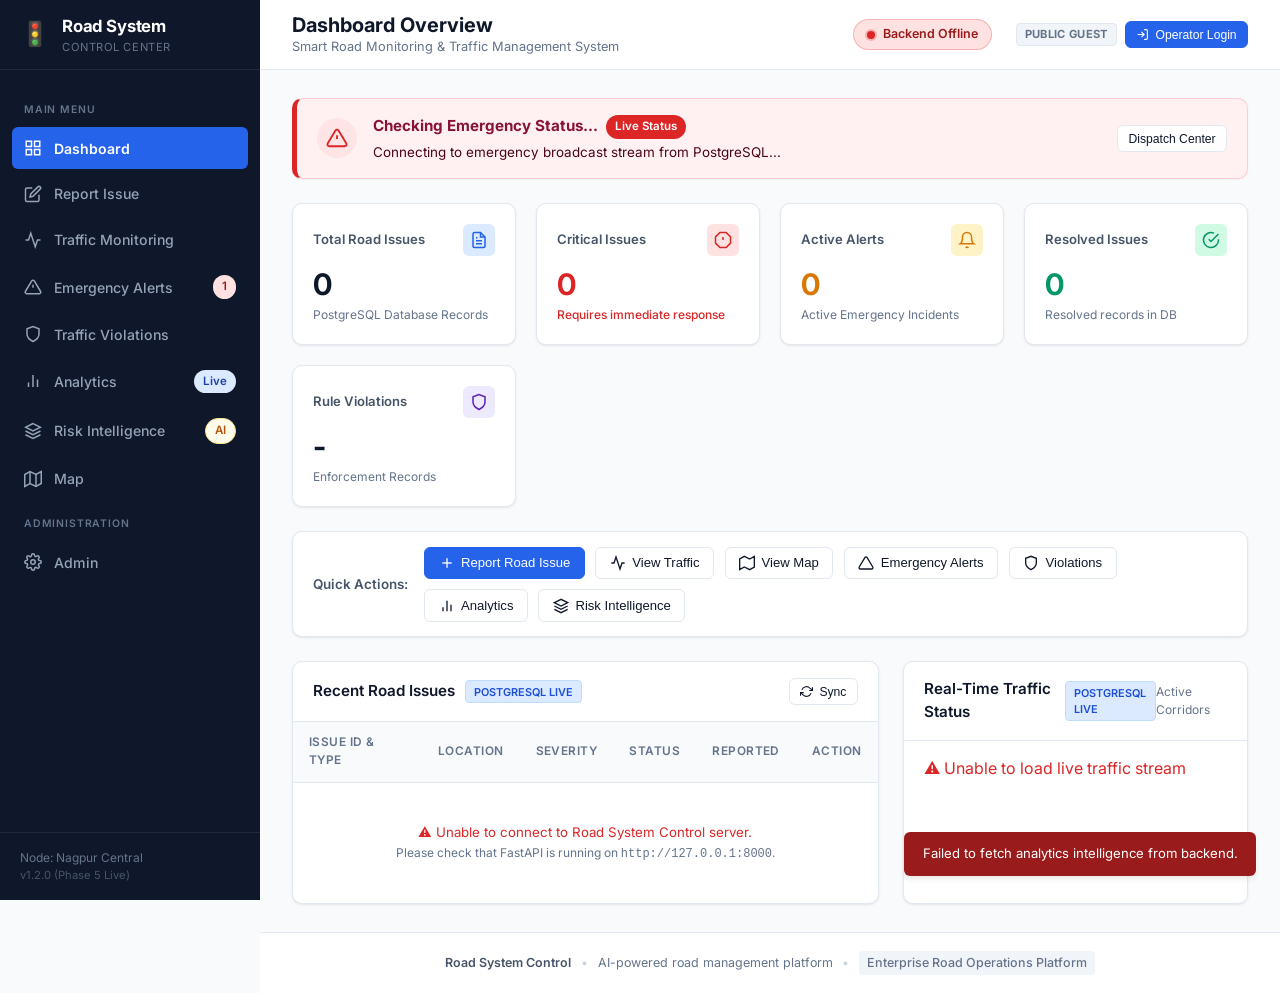
==== frontend/index.html @ 83b055fc "Implementation done phase -10" ====
<!DOCTYPE html>
<html lang="en">
<head>
    <meta charset="UTF-8">
    <meta name="viewport" content="width=device-width, initial-scale=1.0">
    <title>Road System Control — Smart Monitoring Platform</title>
    <!-- Google Fonts: Inter -->
    <link rel="preconnect" href="https://fonts.googleapis.com">
    <link rel="preconnect" href="https://fonts.gstatic.com" crossorigin>
    <link href="https://fonts.googleapis.com/css2?family=Inter:wght@400;500;600;700&display=swap" rel="stylesheet">
    <link rel="stylesheet" href="style.css">
</head>
<body>
    <div class="app-container">
        <!-- SIDEBAR NAVIGATION -->
        <aside class="sidebar" id="sidebar">
            <div class="sidebar-header">
                <div class="brand-logo">
                    <span class="logo-icon">🚦</span>
                    <div class="brand-text">
                        <span class="brand-title">Road System</span>
                        <span class="brand-subtitle">Control Center</span>
                    </div>
                </div>
                <button class="sidebar-close-btn" id="sidebarCloseBtn" aria-label="Close navigation">&times;</button>
            </div>

            <nav class="sidebar-nav">
                <span class="nav-category">Main Menu</span>
                <a href="#dashboard" class="nav-item active" data-section="dashboard" id="navDashboard">
                    <svg class="nav-icon" viewBox="0 0 24 24" fill="none" stroke="currentColor" stroke-width="2"><rect x="3" y="3" width="7" height="7"></rect><rect x="14" y="3" width="7" height="7"></rect><rect x="14" y="14" width="7" height="7"></rect><rect x="3" y="14" width="7" height="7"></rect></svg>
                    <span>Dashboard</span>
                </a>
                <a href="#report-issue" class="nav-item" data-section="report-issue" id="navReportIssue">
                    <svg class="nav-icon" viewBox="0 0 24 24" fill="none" stroke="currentColor" stroke-width="2"><path d="M11 4H4a2 2 0 0 0-2 2v14a2 2 0 0 0 2 2h14a2 2 0 0 0 2-2v-7"></path><path d="M18.5 2.5a2.121 2.121 0 0 1 3 3L12 15l-4 1 1-4 9.5-9.5z"></path></svg>
                    <span>Report Issue</span>
                </a>
                <a href="#traffic-monitoring" class="nav-item" data-section="traffic-monitoring">
                    <svg class="nav-icon" viewBox="0 0 24 24" fill="none" stroke="currentColor" stroke-width="2"><polyline points="22 12 18 12 15 21 9 3 6 12 2 12"></polyline></svg>
                    <span>Traffic Monitoring</span>
                </a>
                <a href="#emergency-alerts" class="nav-item" data-section="emergency-alerts">
                    <svg class="nav-icon" viewBox="0 0 24 24" fill="none" stroke="currentColor" stroke-width="2"><path d="M10.29 3.86L1.82 18a2 2 0 0 0 1.71 3h16.94a2 2 0 0 0 1.71-3L13.71 3.86a2 2 0 0 0-3.42 0z"></path><line x1="12" y1="9" x2="12" y2="13"></line><line x1="12" y1="17" x2="12.01" y2="17"></line></svg>
                    <span>Emergency Alerts</span>
                    <span class="badge badge-danger-soft ml-auto" id="sidebarAlertCount">1</span>
                </a>
                <a href="#traffic-violations" class="nav-item" data-section="traffic-violations" id="navTrafficViolations">
                    <svg class="nav-icon" viewBox="0 0 24 24" fill="none" stroke="currentColor" stroke-width="2"><path d="M12 22s8-4 8-10V5l-8-3-8 3v7c0 6 8 10 8 10z"></path></svg>
                    <span>Traffic Violations</span>
                    <span class="badge badge-warning-soft ml-auto" id="sidebarViolationsCount" style="display: none;">0</span>
                </a>
                <a href="#analytics" class="nav-item" data-section="analytics" id="navAnalytics">
                    <svg class="nav-icon" viewBox="0 0 24 24" fill="none" stroke="currentColor" stroke-width="2"><line x1="18" y1="20" x2="18" y2="10"></line><line x1="12" y1="20" x2="12" y2="4"></line><line x1="6" y1="20" x2="6" y2="14"></line></svg>
                    <span>Analytics</span>
                    <span class="badge badge-info ml-auto">Live</span>
                </a>
                <a href="#risk" class="nav-item" data-section="risk" id="navRisk">
                    <svg class="nav-icon" viewBox="0 0 24 24" fill="none" stroke="currentColor" stroke-width="2"><path d="M12 2L2 7l10 5 10-5-10-5zM2 17l10 5 10-5M2 12l10 5 10-5"></path></svg>
                    <span>Risk Intelligence</span>
                    <span class="badge badge-warning-soft ml-auto" id="sidebarRiskBadge">AI</span>
                </a>
                <a href="#map" class="nav-item" data-section="map">
                    <svg class="nav-icon" viewBox="0 0 24 24" fill="none" stroke="currentColor" stroke-width="2"><polygon points="1 6 1 22 8 18 16 22 23 18 23 2 16 6 8 2 1 6"></polygon><line x1="8" y1="2" x2="8" y2="18"></line><line x1="16" y1="6" x2="16" y2="22"></line></svg>
                    <span>Map</span>
                </a>

                <span class="nav-category">Administration</span>
                <a href="#admin" class="nav-item" data-section="admin">
                    <svg class="nav-icon" viewBox="0 0 24 24" fill="none" stroke="currentColor" stroke-width="2"><circle cx="12" cy="12" r="3"></circle><path d="M19.4 15a1.65 1.65 0 0 0 .33 1.82l.06.06a2 2 0 0 1 0 2.83 2 2 0 0 1-2.83 0l-.06-.06a1.65 1.65 0 0 0-1.82-.33 1.65 1.65 0 0 0-1 1.51V21a2 2 0 0 1-2 2 2 2 0 0 1-2-2v-.09A1.65 1.65 0 0 0 9 19.4a1.65 1.65 0 0 0-1.82.33l-.06.06a2 2 0 0 1-2.83 0 2 2 0 0 1 0-2.83l.06-.06a1.65 1.65 0 0 0 .33-1.82 1.65 1.65 0 0 0-1.51-1H3a2 2 0 0 1-2-2 2 2 0 0 1 2-2h.09A1.65 1.65 0 0 0 4.6 9a1.65 1.65 0 0 0-.33-1.82l-.06-.06a2 2 0 0 1 0-2.83 2 2 0 0 1 2.83 0l.06.06a1.65 1.65 0 0 0 1.82.33H9a1.65 1.65 0 0 0 1-1.51V3a2 2 0 0 1 2-2 2 2 0 0 1 2 2v.09a1.65 1.65 0 0 0 1 1.51 1.65 1.65 0 0 0 1.82-.33l.06-.06a2 2 0 0 1 2.83 0 2 2 0 0 1 0 2.83l-.06.06a1.65 1.65 0 0 0-.33 1.82V9a1.65 1.65 0 0 0 1.51 1H21a2 2 0 0 1 2 2 2 2 0 0 1-2 2h-.09a1.65 1.65 0 0 0-1.51 1z"></path></svg>
                    <span>Admin</span>
                </a>
            </nav>

            <div class="sidebar-footer">
                <div class="system-meta">
                    <span class="meta-label">Node: Nagpur Central</span>
                    <span class="meta-ver">v1.2.0 (Phase 5 Live)</span>
                </div>
            </div>
        </aside>

        <!-- BACKDROP FOR MOBILE SIDEBAR -->
        <div class="sidebar-backdrop" id="sidebarBackdrop"></div>

        <!-- MAIN CONTENT AREA -->
        <div class="main-wrapper">
            <!-- TOP HEADER -->
            <header class="top-header">
                <div class="header-left">
                    <button class="mobile-toggle-btn" id="mobileMenuBtn" aria-label="Toggle navigation menu">
                        <svg viewBox="0 0 24 24" width="22" height="22" stroke="currentColor" stroke-width="2" fill="none"><line x1="3" y1="12" x2="21" y2="12"></line><line x1="3" y1="6" x2="21" y2="6"></line><line x1="3" y1="18" x2="21" y2="18"></line></svg>
                    </button>
                    <div class="header-titles">
                        <h1 class="page-title" id="activeSectionTitle">Dashboard Overview</h1>
                        <p class="page-subtitle">Smart Road Monitoring & Traffic Management System</p>
                    </div>
                </div>

                <div class="header-right">
                    <!-- Dynamic Backend Health Indicator -->
                    <div class="status-indicator" id="systemStatusIndicator" title="Checking server connection...">
                        <span class="status-dot" id="systemStatusDot"></span>
                        <span class="status-text" id="systemStatusText">Connecting...</span>
                    </div>

                    <!-- User Authentication & Role Area -->
                    <div class="user-auth-panel" id="headerAuthPanel">
                        <!-- Unauthenticated State (Default) -->
                        <div id="headerGuestState" style="display: flex; align-items: center; gap: 0.5rem;">
                            <span class="role-badge badge-role-guest">Public Guest</span>
                            <button class="btn btn-primary btn-sm" id="openLoginModalBtn">
                                <svg viewBox="0 0 24 24" width="13" height="13" fill="none" stroke="currentColor" stroke-width="2"><path d="M15 3h4a2 2 0 0 1 2 2v14a2 2 0 0 1-2 2h-4"></path><polyline points="10 17 15 12 10 7"></polyline><line x1="15" y1="12" x2="3" y2="12"></line></svg>
                                Operator Login
                            </button>
                        </div>

                        <!-- Authenticated Operator State -->
                        <div id="headerAuthenticatedState" style="display: none; align-items: center; gap: 0.6rem;">
                            <div class="user-profile" style="cursor: default;">
                                <div class="user-avatar" id="headerUserAvatar">AD</div>
                                <div class="user-info">
                                    <span class="user-name" id="headerUserName">Administrator</span>
                                    <span class="role-badge badge-role-admin" id="headerUserRoleBadge">ADMIN</span>
                                </div>
                            </div>
                            <button class="btn btn-outline btn-sm" id="headerLogoutBtn" title="Sign out of operator session">
                                <svg viewBox="0 0 24 24" width="13" height="13" fill="none" stroke="currentColor" stroke-width="2"><path d="M9 21H5a2 2 0 0 1-2-2V5a2 2 0 0 1 2-2h4"></path><polyline points="16 17 21 12 16 7"></polyline><line x1="21" y1="12" x2="9" y2="12"></line></svg>
                                Logout
                            </button>
                        </div>
                    </div>
                </div>
            </header>

            <!-- MAIN BODY / SECTIONS -->
            <main class="content-body">
                <!-- ============================================== -->
                <!-- SECTION 1: DASHBOARD (DEFAULT ACTIVE)          -->
                <!-- ============================================== -->
                <section class="view-section active" id="section-dashboard">
                    <!-- EMERGENCY ALERT PANEL (Dynamic from FastAPI / PostgreSQL) -->
                    <div class="emergency-alert-card" id="dashboardEmergencyBanner" role="alert">
                        <div class="alert-icon-wrapper" id="dashboardAlertIconWrapper">
                            <svg class="alert-icon" id="dashboardAlertIcon" viewBox="0 0 24 24" fill="none" stroke="currentColor" stroke-width="2"><path d="M10.29 3.86L1.82 18a2 2 0 0 0 1.71 3h16.94a2 2 0 0 0 1.71-3L13.71 3.86a2 2 0 0 0-3.42 0z"></path><line x1="12" y1="9" x2="12" y2="13"></line><line x1="12" y1="17" x2="12.01" y2="17"></line></svg>
                        </div>
                        <div class="alert-content">
                            <div class="alert-header">
                                <h3 class="alert-title" id="dashboardAlertTitle">Checking Emergency Status...</h3>
                                <span class="badge badge-danger" id="dashboardAlertBadge">Live Status</span>
                            </div>
                            <p class="alert-description" id="dashboardAlertDesc">
                                Connecting to emergency broadcast stream from PostgreSQL...
                            </p>
                        </div>
                        <div class="alert-actions" id="dashboardAlertActions">
                            <button class="btn btn-outline btn-sm quick-action-btn" data-action="nav-emergency">Dispatch Center</button>
                        </div>
                    </div>

                    <!-- DASHBOARD OVERVIEW METRICS CARDS (Dynamic from FastAPI/PostgreSQL) -->
                    <div class="metrics-grid">
                        <div class="metric-card">
                            <div class="metric-header">
                                <span class="metric-title">Total Road Issues</span>
                                <span class="metric-icon-box blue">
                                    <svg viewBox="0 0 24 24" fill="none" stroke="currentColor" stroke-width="2"><path d="M14 2H6a2 2 0 0 0-2 2v16a2 2 0 0 0 2 2h12a2 2 0 0 0 2-2V8z"></path><polyline points="14 2 14 8 20 8"></polyline><line x1="16" y1="13" x2="8" y2="13"></line><line x1="16" y1="17" x2="8" y2="17"></line><polyline points="10 9 9 9 8 9"></polyline></svg>
                                </span>
                            </div>
                            <div class="metric-value" id="metricTotal">0</div>
                            <div class="metric-subtext">PostgreSQL Database Records</div>
                        </div>

                        <div class="metric-card">
                            <div class="metric-header">
                                <span class="metric-title">Critical Issues</span>
                                <span class="metric-icon-box red">
                                    <svg viewBox="0 0 24 24" fill="none" stroke="currentColor" stroke-width="2"><polygon points="7.86 2 16.14 2 22 7.86 22 16.14 16.14 22 7.86 22 2 16.14 2 7.86 7.86 2"></polygon><line x1="12" y1="8" x2="12" y2="12"></line><line x1="12" y1="16" x2="12.01" y2="16"></line></svg>
                                </span>
                            </div>
                            <div class="metric-value text-danger" id="metricCritical">0</div>
                            <div class="metric-subtext text-danger font-medium">Requires immediate response</div>
                        </div>

                        <div class="metric-card">
                            <div class="metric-header">
                                <span class="metric-title">Active Alerts</span>
                                <span class="metric-icon-box amber">
                                    <svg viewBox="0 0 24 24" fill="none" stroke="currentColor" stroke-width="2"><path d="M18 8A6 6 0 0 0 6 8c0 7-3 9-3 9h18s-3-2-3-9"></path><path d="M13.73 21a2 2 0 0 1-3.46 0"></path></svg>
                                </span>
                            </div>
                            <div class="metric-value text-warning" id="metricActive">0</div>
                            <div class="metric-subtext">Active Emergency Incidents</div>
                        </div>

                        <div class="metric-card">
                            <div class="metric-header">
                                <span class="metric-title">Resolved Issues</span>
                                <span class="metric-icon-box emerald">
                                    <svg viewBox="0 0 24 24" fill="none" stroke="currentColor" stroke-width="2"><path d="M22 11.08V12a10 10 0 1 1-5.93-9.14"></path><polyline points="22 4 12 14.01 9 11.01"></polyline></svg>
                                </span>
                            </div>
                            <div class="metric-value text-success" id="metricResolved">0</div>
                            <div class="metric-subtext">Resolved records in DB</div>
                        </div>

                        <div class="metric-card">
                            <div class="metric-header">
                                <span class="metric-title">Rule Violations</span>
                                <span class="metric-icon-box purple">
                                    <svg viewBox="0 0 24 24" fill="none" stroke="currentColor" stroke-width="2"><path d="M12 22s8-4 8-10V5l-8-3-8 3v7c0 6 8 10 8 10z"></path></svg>
                                </span>
                            </div>
                            <div class="metric-value text-purple" id="metricViolations">-</div>
                            <div class="metric-subtext" id="metricViolationsSubtext">Enforcement Records</div>
                        </div>
                    </div>

                    <!-- QUICK ACTIONS PANEL -->
                    <div class="quick-actions-bar">
                        <span class="quick-actions-title">Quick Actions:</span>
                        <div class="action-buttons-group">
                            <button class="btn btn-primary quick-action-btn" data-action="nav-report">
                                <svg viewBox="0 0 24 24" width="16" height="16" fill="none" stroke="currentColor" stroke-width="2"><line x1="12" y1="5" x2="12" y2="19"></line><line x1="5" y1="12" x2="19" y2="12"></line></svg>
                                Report Road Issue
                            </button>
                            <button class="btn btn-outline quick-action-btn" data-action="nav-traffic">
                                <svg viewBox="0 0 24 24" width="16" height="16" fill="none" stroke="currentColor" stroke-width="2"><polyline points="22 12 18 12 15 21 9 3 6 12 2 12"></polyline></svg>
                                View Traffic
                            </button>
                            <button class="btn btn-outline quick-action-btn" data-action="nav-map">
                                <svg viewBox="0 0 24 24" width="16" height="16" fill="none" stroke="currentColor" stroke-width="2"><polygon points="1 6 1 22 8 18 16 22 23 18 23 2 16 6 8 2 1 6"></polygon></svg>
                                View Map
                            </button>
                            <button class="btn btn-outline quick-action-btn" data-action="nav-emergency">
                                <svg viewBox="0 0 24 24" width="16" height="16" fill="none" stroke="currentColor" stroke-width="2"><path d="M10.29 3.86L1.82 18a2 2 0 0 0 1.71 3h16.94a2 2 0 0 0 1.71-3L13.71 3.86a2 2 0 0 0-3.42 0z"></path></svg>
                                Emergency Alerts
                            </button>
                            <button class="btn btn-outline quick-action-btn" data-action="nav-violations">
                                <svg viewBox="0 0 24 24" width="16" height="16" fill="none" stroke="currentColor" stroke-width="2"><path d="M12 22s8-4 8-10V5l-8-3-8 3v7c0 6 8 10 8 10z"></path></svg>
                                Violations
                            </button>
                            <button class="btn btn-outline quick-action-btn" data-action="nav-analytics">
                                <svg viewBox="0 0 24 24" width="16" height="16" fill="none" stroke="currentColor" stroke-width="2"><line x1="18" y1="20" x2="18" y2="10"></line><line x1="12" y1="20" x2="12" y2="4"></line><line x1="6" y1="20" x2="6" y2="14"></line></svg>
                                Analytics
                            </button>
                            <button class="btn btn-outline quick-action-btn" data-action="nav-risk">
                                <svg viewBox="0 0 24 24" width="16" height="16" fill="none" stroke="currentColor" stroke-width="2"><path d="M12 2L2 7l10 5 10-5-10-5zM2 17l10 5 10-5M2 12l10 5 10-5"></path></svg>
                                Risk Intelligence
                            </button>
                        </div>
                    </div>

                    <!-- TWO-COLUMN SECTION: RECENT ISSUES & TRAFFIC STATUS -->
                    <div class="dashboard-panels-grid">
                        <!-- PANEL 1: RECENT ROAD ISSUES -->
                        <div class="panel-card table-panel">
                            <div class="panel-header">
                                <div class="panel-title-area">
                                    <h3 class="panel-title">Recent Road Issues</h3>
                                    <span class="panel-badge badge-postgres" id="issuesStorageBadge">PostgreSQL Live</span>
                                </div>
                                <div class="panel-header-actions">
                                    <button class="btn btn-outline btn-sm" id="refreshIssuesBtn" title="Reload from PostgreSQL">
                                        <svg viewBox="0 0 24 24" width="13" height="13" fill="none" stroke="currentColor" stroke-width="2"><polyline points="23 4 23 10 17 10"></polyline><polyline points="1 20 1 14 7 14"></polyline><path d="M3.51 9a9 9 0 0 1 14.85-3.36L23 10M1 14l4.64 4.36A9 9 0 0 0 20.49 15"></path></svg>
                                        Sync
                                    </button>
                                </div>
                            </div>

                            <div class="table-container">
                                <table class="data-table">
                                    <thead>
                                        <tr>
                                            <th>Issue ID & Type</th>
                                            <th>Location</th>
                                            <th>Severity</th>
                                            <th>Status</th>
                                            <th>Reported</th>
                                            <th class="text-right">Action</th>
                                        </tr>
                                    </thead>
                                    <tbody id="recentIssuesTableBody">
                                        <tr>
                                            <td colspan="6" class="table-loading-cell">
                                                <span class="spinner-inline"></span> Loading issues from database...
                                            </td>
                                        </tr>
                                    </tbody>
                                </table>
                            </div>
                        </div>

                        <!-- PANEL 2: TRAFFIC STATUS (Dynamic from FastAPI / PostgreSQL) -->
                        <div class="panel-card">
                            <div class="panel-header">
                                <div class="panel-title-area">
                                    <h3 class="panel-title">Real-Time Traffic Status</h3>
                                    <span class="panel-badge badge-postgres" id="trafficStorageBadge">PostgreSQL Live</span>
                                </div>
                                <span class="text-muted text-xs" id="dashboardTrafficMeta">Active Corridors</span>
                            </div>

                            <div class="traffic-list" id="dashboardTrafficList">
                                <div class="traffic-item text-center py-3 text-muted">
                                    <span class="spinner-inline"></span> Loading live traffic corridors...
                                </div>
                            </div>
                        </div>
                    </div>
                </section>

                <!-- ============================================== -->
                <!-- SECTION 2: REPORT ROAD ISSUE (PHASE 5 API)     -->
                <!-- ============================================== -->
                <section class="view-section" id="section-report-issue">
                    <div class="report-form-container">
                        <!-- Form Header Banner -->
                        <div class="form-header-card">
                            <div class="form-header-text">
                                <h2 class="form-main-heading">Report Road Hazard or Issue</h2>
                                <p class="form-main-subheading">Submit incident report directly to FastAPI & PostgreSQL database.</p>
                            </div>
                            <button type="button" class="btn btn-outline btn-sm quick-action-btn" data-action="back-to-dashboard">
                                &larr; Return to Dashboard
                            </button>
                        </div>

                        <!-- Report Issue Form -->
                        <form id="reportIssueForm" class="report-issue-form" novalidate>
                            <!-- Group 1: Issue Classification -->
                            <div class="form-section-card">
                                <div class="form-section-header">
                                    <span class="step-badge">1</span>
                                    <div>
                                        <h3 class="form-section-title">Issue Information</h3>
                                        <p class="form-section-desc">Classify the incident category and describe the road condition.</p>
                                    </div>
                                </div>

                                <div class="form-grid">
                                    <div class="form-group">
                                        <label for="issueType" class="form-label">Issue Type <span class="required-star">*</span></label>
                                        <select id="issueType" name="issueType" class="form-control" required>
                                            <option value="" disabled selected>Select issue category...</option>
                                            <option value="Pothole">Pothole</option>
                                            <option value="Damaged Road">Damaged Road</option>
                                            <option value="Traffic Signal Failure">Traffic Signal Failure</option>
                                            <option value="Waterlogging">Waterlogging</option>
                                            <option value="Accident">Accident</option>
                                            <option value="Street Light">Street Light</option>
                                            <option value="Road Obstruction">Road Obstruction</option>
                                            <option value="Other">Other</option>
                                        </select>
                                        <span class="field-error-msg" id="issueTypeError"></span>
                                    </div>

                                    <div class="form-group full-width">
                                        <label for="issueDescription" class="form-label">Description <span class="required-star">*</span></label>
                                        <textarea id="issueDescription" name="issueDescription" class="form-control" rows="3" placeholder="Explain the problem (e.g., deep pothole near intersection, causing vehicles to swerve)..." required></textarea>
                                        <span class="field-error-msg" id="issueDescriptionError"></span>
                                    </div>
                                </div>
                            </div>

                            <!-- Group 2: Location & Severity -->
                            <div class="form-section-card">
                                <div class="form-section-header">
                                    <span class="step-badge">2</span>
                                    <div>
                                        <h3 class="form-section-title">Location & Severity</h3>
                                        <p class="form-section-desc">Specify geographic reference, neighborhood, and urgency.</p>
                                    </div>
                                </div>

                                <div class="form-grid">
                                    <div class="form-group">
                                        <label for="issueLocation" class="form-label">Location / Road <span class="required-star">*</span></label>
                                        <input type="text" id="issueLocation" name="issueLocation" class="form-control" placeholder="e.g. Near Sitabuldi Metro Station, Wardha Road" required>
                                        <span class="field-error-msg" id="issueLocationError"></span>
                                    </div>

                                    <div class="form-group">
                                        <label for="issueArea" class="form-label">Area / Ward <span class="optional-tag">(Optional)</span></label>
                                        <input type="text" id="issueArea" name="issueArea" class="form-control" placeholder="e.g. Sitabuldi, Ward 12">
                                        <span class="field-error-msg" id="issueAreaError"></span>
                                    </div>

                                    <div class="form-group">
                                        <label for="issueSeverity" class="form-label">Severity Level <span class="required-star">*</span></label>
                                        <select id="issueSeverity" name="issueSeverity" class="form-control" required>
                                            <option value="" disabled selected>Select severity...</option>
                                            <option value="Low">Low (Minor wear, low risk)</option>
                                            <option value="Medium">Medium (Affects traffic speed)</option>
                                            <option value="High">High (Dangerous condition, lane affected)</option>
                                            <option value="Critical">Critical (Immediate danger / accident hazard)</option>
                                        </select>
                                        <span class="field-error-msg" id="issueSeverityError"></span>
                                    </div>

                                    <div class="form-group">
                                        <label for="issueDateTime" class="form-label">Date & Time <span class="required-star">*</span></label>
                                        <input type="datetime-local" id="issueDateTime" name="issueDateTime" class="form-control" required>
                                        <span class="field-error-msg" id="issueDateTimeError"></span>
                                    </div>
                                </div>
                            </div>

                            <!-- Group 3: Image / Photo Evidence (Optional) -->
                            <div class="form-section-card">
                                <div class="form-section-header">
                                    <span class="step-badge">3</span>
                                    <div>
                                        <h3 class="form-section-title">Photo Evidence <span class="optional-tag">(Frontend Preview Only)</span></h3>
                                        <p class="form-section-desc">Select an image to preview attached evidence (held in frontend session).</p>
                                    </div>
                                </div>

                                <div class="form-group">
                                    <div class="file-upload-box" id="fileUploadBox">
                                        <input type="file" id="issueImage" name="issueImage" accept="image/*" class="file-input-hidden">
                                        <label for="issueImage" class="file-upload-label">
                                            <span class="upload-icon">📷</span>
                                            <span class="upload-text">Click to choose photo</span>
                                            <span class="upload-hint">PNG, JPG, WEBP (Held in session preview)</span>
                                        </label>
                                    </div>
                                    <span class="field-error-msg" id="issueImageError"></span>

                                    <!-- Selected Image Preview -->
                                    <div id="imagePreviewCard" class="image-preview-card" style="display: none;">
                                        <div class="preview-img-wrapper">
                                            <img id="imagePreviewImg" src="" alt="Selected Road Issue Preview" class="preview-img">
                                        </div>
                                        <div class="preview-meta">
                                            <span class="preview-name" id="imagePreviewName">filename.jpg</span>
                                            <button type="button" class="btn btn-sm btn-danger-outline" id="removeImageBtn">Remove Image</button>
                                        </div>
                                    </div>
                                </div>
                            </div>

                            <!-- Form Buttons -->
                            <div class="form-actions-card">
                                <div class="form-actions-left">
                                    <button type="submit" class="btn btn-primary" id="submitIssueBtn">
                                        <svg viewBox="0 0 24 24" width="16" height="16" fill="none" stroke="currentColor" stroke-width="2"><polyline points="20 6 9 17 4 12"></polyline></svg>
                                        Submit Road Issue
                                    </button>
                                    <button type="button" class="btn btn-outline" id="clearFormBtn">
                                        Clear Form
                                    </button>
                                </div>
                                <button type="button" class="btn btn-outline" data-action="back-to-dashboard">
                                    Cancel
                                </button>
                            </div>
                        </form>
                    </div>
                </section>

                <!-- ============================================== -->
                <!-- SECTION 3: TRAFFIC MONITORING (PHASE 6 LIVE)   -->
                <!-- ============================================== -->
                <section class="view-section" id="section-traffic-monitoring">
                    <!-- TRAFFIC HEADER & ACTIONS -->
                    <div class="traffic-header-bar">
                        <div class="traffic-header-titles">
                            <h2>Traffic Telemetry & Corridor Monitoring</h2>
                            <p>Real-time road flow, congestion status, and vehicle velocity streamed from PostgreSQL</p>
                        </div>
                        <div class="traffic-actions-group">
                            <span class="refresh-indicator" id="trafficRefreshStatus">Auto-refresh (30s)</span>
                            <button class="btn btn-outline btn-sm" id="refreshTrafficBtn" title="Fetch live traffic telemetry">
                                <svg viewBox="0 0 24 24" width="13" height="13" fill="none" stroke="currentColor" stroke-width="2"><polyline points="23 4 23 10 17 10"></polyline><polyline points="1 20 1 14 7 14"></polyline><path d="M3.51 9a9 9 0 0 1 14.85-3.36L23 10M1 14l4.64 4.36A9 9 0 0 0 20.49 15"></path></svg>
                                Sync Traffic
                            </button>
                        </div>
                    </div>

                    <!-- 1. TRAFFIC SUMMARY METRICS CARDS -->
                    <div class="metrics-grid">
                        <div class="metric-card">
                            <div class="metric-header">
                                <span class="metric-title">Total Traffic Records</span>
                                <span class="metric-icon-box blue">
                                    <svg viewBox="0 0 24 24" fill="none" stroke="currentColor" stroke-width="2"><polyline points="22 12 18 12 15 21 9 3 6 12 2 12"></polyline></svg>
                                </span>
                            </div>
                            <div class="metric-value" id="trafficTotalRecords">-</div>
                            <div class="metric-subtext">Monitored Sensor Records</div>
                        </div>

                        <div class="metric-card">
                            <div class="metric-header">
                                <span class="metric-title">Total Vehicles</span>
                                <span class="metric-icon-box amber">
                                    <svg viewBox="0 0 24 24" fill="none" stroke="currentColor" stroke-width="2"><rect x="1" y="3" width="15" height="13"></rect><polygon points="16 8 20 8 23 11 23 16 16 16 16 8"></polygon><circle cx="5.5" cy="18.5" r="2.5"></circle><circle cx="18.5" cy="18.5" r="2.5"></circle></svg>
                                </span>
                            </div>
                            <div class="metric-value" id="trafficTotalVehicles">-</div>
                            <div class="metric-subtext">Cumulative Corridor Volume</div>
                        </div>

                        <div class="metric-card">
                            <div class="metric-header">
                                <span class="metric-title">Average Speed</span>
                                <span class="metric-icon-box emerald">
                                    <svg viewBox="0 0 24 24" fill="none" stroke="currentColor" stroke-width="2"><circle cx="12" cy="12" r="10"></circle><polyline points="12 6 12 12 16 14"></polyline></svg>
                                </span>
                            </div>
                            <div class="metric-value" id="trafficAvgSpeed">-</div>
                            <div class="metric-subtext">km/h Average Flow Speed</div>
                        </div>

                        <div class="metric-card">
                            <div class="metric-header">
                                <span class="metric-title">Severe / Heavy Congestion</span>
                                <span class="metric-icon-box red">
                                    <svg viewBox="0 0 24 24" fill="none" stroke="currentColor" stroke-width="2"><polygon points="7.86 2 16.14 2 22 7.86 22 16.14 16.14 22 7.86 22 2 16.14 2 7.86 7.86 2"></polygon><line x1="12" y1="8" x2="12" y2="12"></line><line x1="12" y1="16" x2="12.01" y2="16"></line></svg>
                                </span>
                            </div>
                            <div class="metric-value text-danger" id="trafficCongestedCount">-</div>
                            <div class="metric-subtext text-danger font-medium">Critical Congestion Points</div>
                        </div>
                    </div>

                    <!-- 2. TRAFFIC CORRIDOR TELEMETRY TABLE -->
                    <div class="panel-card table-panel">
                        <div class="panel-header">
                            <div class="panel-title-area">
                                <h3 class="panel-title">Corridor Traffic Observations</h3>
                                <span class="panel-badge badge-postgres">PostgreSQL Live</span>
                            </div>
                            <span class="text-muted text-xs" id="trafficLastUpdated">Connecting to stream...</span>
                        </div>

                        <div class="table-container">
                            <table class="data-table">
                                <thead>
                                    <tr>
                                        <th>Road</th>
                                        <th>Area</th>
                                        <th>Vehicles</th>
                                        <th>Avg Speed</th>
                                        <th>Congestion</th>
                                        <th>Status</th>
                                        <th>Recorded At</th>
                                    </tr>
                                </thead>
                                <tbody id="trafficTableBody">
                                    <tr>
                                        <td colspan="7" class="table-loading-cell">
                                            <span class="spinner-inline"></span> Loading live traffic telemetry from database...
                                        </td>
                                    </tr>
                                </tbody>
                            </table>
                        </div>
                    </div>
                </section>

                <!-- ============================================== -->
                <!-- SECTION 4: EMERGENCY ALERT MANAGEMENT CENTER  -->
                <!-- ============================================== -->
                <section class="view-section" id="section-emergency-alerts">
                    <!-- HEADER & ACTION BAR -->
                    <div class="traffic-header-bar">
                        <div class="traffic-header-titles">
                            <h2>Emergency Alert Management Center</h2>
                            <p>Real-time incident dispatch, critical hazard alerts, and active corridor emergency broadcasts</p>
                        </div>
                        <div class="traffic-actions-group">
                            <span class="refresh-indicator" id="alertRefreshStatus">Auto-refresh (30s)</span>
                            <button class="btn btn-primary btn-sm" id="openCreateAlertModalBtn">
                                <svg viewBox="0 0 24 24" width="14" height="14" fill="none" stroke="currentColor" stroke-width="2"><line x1="12" y1="5" x2="12" y2="19"></line><line x1="5" y1="12" x2="19" y2="12"></line></svg>
                                Create Emergency Alert
                            </button>
                            <button class="btn btn-outline btn-sm" id="refreshAlertsBtn" title="Fetch live emergency broadcasts">
                                <svg viewBox="0 0 24 24" width="13" height="13" fill="none" stroke="currentColor" stroke-width="2"><polyline points="23 4 23 10 17 10"></polyline><polyline points="1 20 1 14 7 14"></polyline><path d="M3.51 9a9 9 0 0 1 14.85-3.36L23 10M1 14l4.64 4.36A9 9 0 0 0 20.49 15"></path></svg>
                                Sync Alerts
                            </button>
                        </div>
                    </div>

                    <!-- 1. ALERT SUMMARY METRICS CARDS -->
                    <div class="metrics-grid">
                        <div class="metric-card">
                            <div class="metric-header">
                                <span class="metric-title">Total Alerts</span>
                                <span class="metric-icon-box blue">
                                    <svg viewBox="0 0 24 24" fill="none" stroke="currentColor" stroke-width="2"><path d="M10.29 3.86L1.82 18a2 2 0 0 0 1.71 3h16.94a2 2 0 0 0 1.71-3L13.71 3.86a2 2 0 0 0-3.42 0z"></path></svg>
                                </span>
                            </div>
                            <div class="metric-value" id="alertTotalCount">-</div>
                            <div class="metric-subtext">All Recorded Incidents</div>
                        </div>

                        <div class="metric-card">
                            <div class="metric-header">
                                <span class="metric-title">Active Alerts</span>
                                <span class="metric-icon-box red">
                                    <svg viewBox="0 0 24 24" fill="none" stroke="currentColor" stroke-width="2"><circle cx="12" cy="12" r="10"></circle><line x1="12" y1="8" x2="12" y2="12"></line><line x1="12" y1="16" x2="12.01" y2="16"></line></svg>
                                </span>
                            </div>
                            <div class="metric-value text-danger" id="alertActiveCount">-</div>
                            <div class="metric-subtext text-danger font-medium">Ongoing Incidents</div>
                        </div>

                        <div class="metric-card">
                            <div class="metric-header">
                                <span class="metric-title">Critical Alerts</span>
                                <span class="metric-icon-box amber">
                                    <svg viewBox="0 0 24 24" fill="none" stroke="currentColor" stroke-width="2"><polygon points="7.86 2 16.14 2 22 7.86 22 16.14 16.14 22 7.86 22 2 16.14 2 7.86 7.86 2"></polygon><line x1="12" y1="8" x2="12" y2="12"></line><line x1="12" y1="16" x2="12.01" y2="16"></line></svg>
                                </span>
                            </div>
                            <div class="metric-value text-warning" id="alertCriticalCount">-</div>
                            <div class="metric-subtext text-warning font-medium">High Hazard Severity</div>
                        </div>

                        <div class="metric-card">
                            <div class="metric-header">
                                <span class="metric-title">Resolved Incidents</span>
                                <span class="metric-icon-box emerald">
                                    <svg viewBox="0 0 24 24" fill="none" stroke="currentColor" stroke-width="2"><path d="M22 11.08V12a10 10 0 1 1-5.93-9.14"></path><polyline points="22 4 12 14.01 9 11.01"></polyline></svg>
                                </span>
                            </div>
                            <div class="metric-value text-success" id="alertResolvedCount">-</div>
                            <div class="metric-subtext">Successfully Cleared</div>
                        </div>
                    </div>

                    <!-- 2. EMERGENCY ALERTS TABLE PANEL -->
                    <div class="panel-card table-panel">
                        <div class="panel-header">
                            <div class="panel-title-area">
                                <h3 class="panel-title">Active Emergency Incident Broadcasts</h3>
                                <span class="panel-badge badge-postgres">PostgreSQL Live</span>
                            </div>
                            <span class="text-muted text-xs" id="alertLastUpdated">Connecting to stream...</span>
                        </div>

                        <div class="table-container">
                            <table class="data-table">
                                <thead>
                                    <tr>
                                        <th>Alert ID / Type</th>
                                        <th>Title & Description</th>
                                        <th>Location / Area</th>
                                        <th>Severity</th>
                                        <th>Status</th>
                                        <th>Issued At</th>
                                        <th class="text-right">Action</th>
                                    </tr>
                                </thead>
                                <tbody id="emergencyAlertsTableBody">
                                    <tr>
                                        <td colspan="7" class="table-loading-cell">
                                            <span class="spinner-inline"></span> Loading live emergency alerts from database...
                                        </td>
                                    </tr>
                                </tbody>
                            </table>
                        </div>
                    </div>
                </section>

                <!-- ======================================================== -->
                <!-- SECTION 5: TRAFFIC VIOLATIONS (PHASE 8)                  -->
                <!-- ======================================================== -->
                <section class="view-section" id="section-traffic-violations">
                    <!-- HEADER & ACTION BAR -->
                    <div class="traffic-header-bar">
                        <div class="traffic-header-titles">
                            <h2>Traffic Violation & Rule Enforcement Center</h2>
                            <p>Automated radar detection, signal infringement tracking, and penalty fine management</p>
                        </div>
                        <div class="traffic-actions-group">
                            <span class="refresh-indicator" id="violationRefreshStatus">Auto-refresh (30s)</span>
                            <button class="btn btn-primary btn-sm" id="openCreateViolationModalBtn">
                                <svg viewBox="0 0 24 24" width="14" height="14" fill="none" stroke="currentColor" stroke-width="2"><line x1="12" y1="5" x2="12" y2="19"></line><line x1="5" y1="12" x2="19" y2="12"></line></svg>
                                Log Rule Violation
                            </button>
                            <button class="btn btn-outline btn-sm" id="refreshViolationsBtn" title="Fetch live violations from database">
                                <svg viewBox="0 0 24 24" width="13" height="13" fill="none" stroke="currentColor" stroke-width="2"><polyline points="23 4 23 10 17 10"></polyline><polyline points="1 20 1 14 7 14"></polyline><path d="M3.51 9a9 9 0 0 1 14.85-3.36L23 10M1 14l4.64 4.36A9 9 0 0 0 20.49 15"></path></svg>
                                Sync Violations
                            </button>
                        </div>
                    </div>

                    <!-- 1. VIOLATION SUMMARY METRICS CARDS -->
                    <div class="metrics-grid">
                        <div class="metric-card">
                            <div class="metric-header">
                                <span class="metric-title">Total Violations</span>
                                <span class="metric-icon-box purple">
                                    <svg viewBox="0 0 24 24" fill="none" stroke="currentColor" stroke-width="2"><path d="M12 22s8-4 8-10V5l-8-3-8 3v7c0 6 8 10 8 10z"></path></svg>
                                </span>
                            </div>
                            <div class="metric-value" id="violationTotalCount">-</div>
                            <div class="metric-subtext">All Registered Infractions</div>
                        </div>

                        <div class="metric-card">
                            <div class="metric-header">
                                <span class="metric-title">Detected / New</span>
                                <span class="metric-icon-box red">
                                    <svg viewBox="0 0 24 24" fill="none" stroke="currentColor" stroke-width="2"><circle cx="12" cy="12" r="10"></circle><line x1="12" y1="8" x2="12" y2="12"></line><line x1="12" y1="16" x2="12.01" y2="16"></line></svg>
                                </span>
                            </div>
                            <div class="metric-value text-danger" id="violationDetectedCount">-</div>
                            <div class="metric-subtext text-danger font-medium">Awaiting Initial Review</div>
                        </div>

                        <div class="metric-card">
                            <div class="metric-header">
                                <span class="metric-title">Under Review / Confirmed</span>
                                <span class="metric-icon-box amber">
                                    <svg viewBox="0 0 24 24" fill="none" stroke="currentColor" stroke-width="2"><polygon points="7.86 2 16.14 2 22 7.86 22 16.14 16.14 22 7.86 22 2 16.14 2 7.86 7.86 2"></polygon><line x1="12" y1="8" x2="12" y2="12"></line><line x1="12" y1="16" x2="12.01" y2="16"></line></svg>
                                </span>
                            </div>
                            <div class="metric-value text-warning" id="violationReviewConfirmedCount">-</div>
                            <div class="metric-subtext text-warning font-medium">Enforcement In Progress</div>
                        </div>

                        <div class="metric-card">
                            <div class="metric-header">
                                <span class="metric-title">Total Fines Assessed</span>
                                <span class="metric-icon-box emerald">
                                    <svg viewBox="0 0 24 24" fill="none" stroke="currentColor" stroke-width="2"><line x1="12" y1="1" x2="12" y2="23"></line><path d="M17 5H9.5a3.5 3.5 0 0 0 0 7h5a3.5 3.5 0 0 1 0 7H6"></path></svg>
                                </span>
                            </div>
                            <div class="metric-value text-success" id="violationTotalFines">₹0</div>
                            <div class="metric-subtext">Cumulative Fine Value</div>
                        </div>
                    </div>

                    <!-- 2. VIOLATIONS TABLE PANEL -->
                    <div class="panel-card table-panel">
                        <div class="panel-header">
                            <div class="panel-title-area">
                                <h3 class="panel-title">Logged Rule Violations</h3>
                                <span class="panel-badge badge-postgres">PostgreSQL Live</span>
                            </div>
                            <span class="text-muted text-xs" id="violationLastUpdated">Connecting...</span>
                        </div>

                        <div class="table-container">
                            <table class="data-table">
                                <thead>
                                    <tr>
                                        <th>Violation ID / Type</th>
                                        <th>Vehicle Number</th>
                                        <th>Location / Area</th>
                                        <th>Severity</th>
                                        <th>Fine Amount</th>
                                        <th>Status</th>
                                        <th>Detected At</th>
                                        <th class="text-right">Action</th>
                                    </tr>
                                </thead>
                                <tbody id="trafficViolationsTableBody">
                                    <tr>
                                        <td colspan="8" class="table-loading-cell">
                                            <span class="spinner-inline"></span> Loading live violations from database...
                                        </td>
                                    </tr>
                                </tbody>
                            </table>
                        </div>
                    </div>
                </section>

                <!-- ======================================================== -->
                <!-- SECTION 6: ANALYTICS & INTELLIGENCE (PHASE 9)            -->
                <!-- ======================================================== -->
                <section class="view-section" id="section-analytics">
                    <!-- HEADER & FILTER BAR -->
                    <div class="traffic-header-bar">
                        <div class="traffic-header-titles">
                            <h2>Traffic Analytics & Intelligence Center</h2>
                            <p>Real-time cross-domain telemetry aggregation, congestion hotspots, and multi-domain trends calculated from PostgreSQL</p>
                        </div>
                        <div class="traffic-actions-group">
                            <span class="refresh-indicator" id="analyticsRefreshStatus">Auto-refresh (30s)</span>
                            <button class="btn btn-outline btn-sm" id="refreshAnalyticsBtn" title="Sync live analytics from PostgreSQL">
                                <svg viewBox="0 0 24 24" width="13" height="13" fill="none" stroke="currentColor" stroke-width="2"><polyline points="23 4 23 10 17 10"></polyline><polyline points="1 20 1 14 7 14"></polyline><path d="M3.51 9a9 9 0 0 1 14.85-3.36L23 10M1 14l4.64 4.36A9 9 0 0 0 20.49 15"></path></svg>
                                Sync Analytics
                            </button>
                        </div>
                    </div>

                    <!-- DYNAMIC QUERY FILTER BAR -->
                    <div class="analytics-filter-bar">
                        <div class="analytics-filter-controls">
                            <div class="analytics-filter-group">
                                <label for="analyticsAreaFilter">Area / Sector:</label>
                                <select id="analyticsAreaFilter" class="form-control form-control-sm">
                                    <option value="">All Areas (Nagpur)</option>
                                    <option value="Sitabuldi">Sitabuldi</option>
                                    <option value="Wardha Road">Wardha Road</option>
                                    <option value="Dharampeth">Dharampeth</option>
                                    <option value="Sadar">Sadar</option>
                                    <option value="Gandhibagh">Gandhibagh</option>
                                    <option value="Medical Square">Medical Square</option>
                                    <option value="Civil Lines">Civil Lines</option>
                                    <option value="Narendra Nagar">Narendra Nagar</option>
                                </select>
                            </div>
                            <div class="analytics-filter-group">
                                <label for="analyticsStartDate">From:</label>
                                <input type="date" id="analyticsStartDate" class="form-control form-control-sm">
                            </div>
                            <div class="analytics-filter-group">
                                <label for="analyticsEndDate">To:</label>
                                <input type="date" id="analyticsEndDate" class="form-control form-control-sm">
                            </div>
                            <button class="btn btn-primary btn-sm" id="applyAnalyticsFilterBtn">Apply Filter</button>
                            <button class="btn btn-outline btn-sm" id="resetAnalyticsFilterBtn">Reset</button>
                        </div>
                        <span class="text-muted text-xs" id="analyticsLastUpdated">Connecting to PostgreSQL...</span>
                    </div>

                    <!-- 1. OVERVIEW KPI CARDS -->
                    <div class="metrics-grid">
                        <div class="metric-card">
                            <div class="metric-header">
                                <span class="metric-title">Road Issues</span>
                                <span class="metric-icon-box blue">
                                    <svg viewBox="0 0 24 24" fill="none" stroke="currentColor" stroke-width="2"><path d="M14 2H6a2 2 0 0 0-2 2v16a2 2 0 0 0 2 2h12a2 2 0 0 0 2-2V8z"></path><polyline points="14 2 14 8 20 8"></polyline></svg>
                                </span>
                            </div>
                            <div class="metric-value" id="analyticsKpiIssues">-</div>
                            <div class="metric-subtext" id="analyticsKpiIssuesSubtext">PostgreSQL Records</div>
                        </div>

                        <div class="metric-card">
                            <div class="metric-header">
                                <span class="metric-title">Traffic Telemetry</span>
                                <span class="metric-icon-box emerald">
                                    <svg viewBox="0 0 24 24" fill="none" stroke="currentColor" stroke-width="2"><polyline points="22 12 18 12 15 21 9 3 6 12 2 12"></polyline></svg>
                                </span>
                            </div>
                            <div class="metric-value" id="analyticsKpiTraffic">-</div>
                            <div class="metric-subtext" id="analyticsKpiTrafficSubtext">Corridor Snapshots</div>
                        </div>

                        <div class="metric-card">
                            <div class="metric-header">
                                <span class="metric-title">Emergency Alerts</span>
                                <span class="metric-icon-box red">
                                    <svg viewBox="0 0 24 24" fill="none" stroke="currentColor" stroke-width="2"><path d="M10.29 3.86L1.82 18a2 2 0 0 0 1.71 3h16.94a2 2 0 0 0 1.71-3L13.71 3.86a2 2 0 0 0-3.42 0z"></path></svg>
                                </span>
                            </div>
                            <div class="metric-value text-danger" id="analyticsKpiAlerts">-</div>
                            <div class="metric-subtext" id="analyticsKpiAlertsSubtext">Incident Broadcasts</div>
                        </div>

                        <div class="metric-card">
                            <div class="metric-header">
                                <span class="metric-title">Rule Violations</span>
                                <span class="metric-icon-box purple">
                                    <svg viewBox="0 0 24 24" fill="none" stroke="currentColor" stroke-width="2"><path d="M12 22s8-4 8-10V5l-8-3-8 3v7c0 6 8 10 8 10z"></path></svg>
                                </span>
                            </div>
                            <div class="metric-value text-purple" id="analyticsKpiViolations">-</div>
                            <div class="metric-subtext" id="analyticsKpiViolationsSubtext">Enforcement Records</div>
                        </div>

                        <div class="metric-card">
                            <div class="metric-header">
                                <span class="metric-title">Active Emergencies</span>
                                <span class="metric-icon-box amber">
                                    <svg viewBox="0 0 24 24" fill="none" stroke="currentColor" stroke-width="2"><circle cx="12" cy="12" r="10"></circle><line x1="12" y1="8" x2="12" y2="12"></line><line x1="12" y1="16" x2="12.01" y2="16"></line></svg>
                                </span>
                            </div>
                            <div class="metric-value text-warning" id="analyticsKpiActiveEmergencies">-</div>
                            <div class="metric-subtext font-medium text-warning">Requires Response</div>
                        </div>

                        <div class="metric-card">
                            <div class="metric-header">
                                <span class="metric-title">Fines Assessed</span>
                                <span class="metric-icon-box emerald">
                                    <svg viewBox="0 0 24 24" fill="none" stroke="currentColor" stroke-width="2"><line x1="12" y1="1" x2="12" y2="23"></line><path d="M17 5H9.5a3.5 3.5 0 0 0 0 7h5a3.5 3.5 0 0 1 0 7H6"></path></svg>
                                </span>
                            </div>
                            <div class="metric-value text-success" id="analyticsKpiTotalFines">₹0</div>
                            <div class="metric-subtext">Assessed Penalties</div>
                        </div>
                    </div>

                    <!-- 2. FOUR-PANEL INTELLIGENCE GRID -->
                    <div class="analytics-grid-2">
                        <!-- PANEL 1: TRAFFIC FLOW & CONGESTION INTELLIGENCE -->
                        <div class="chart-card">
                            <div class="chart-card-header">
                                <div>
                                    <h3 class="chart-card-title">Traffic Telemetry & Congestion</h3>
                                    <div class="chart-card-desc">Corridor flow velocity and congestion distribution</div>
                                </div>
                                <span class="badge badge-postgres">Live Telemetry</span>
                            </div>
                            <div class="mini-stat-pills">
                                <div class="mini-stat-pill">
                                    <span class="mini-stat-pill-label">Average Speed</span>
                                    <span class="mini-stat-pill-val" id="analyticsTrafficAvgSpeed">-</span>
                                </div>
                                <div class="mini-stat-pill">
                                    <span class="mini-stat-pill-label">Avg Vehicles / Road</span>
                                    <span class="mini-stat-pill-val" id="analyticsTrafficAvgVehicles">-</span>
                                </div>
                            </div>
                            <div style="margin-bottom: 0.5rem;">
                                <div style="font-size: 0.78rem; font-weight: 600; color: var(--text-secondary); margin-bottom: 0.35rem;">
                                    Network Congestion Profile
                                </div>
                                <div class="stacked-bar-container" id="analyticsCongestionStackedBar">
                                    <div class="stacked-bar-seg" style="width: 100%; background-color: var(--border-color);"></div>
                                </div>
                                <div class="stacked-legend" id="analyticsCongestionLegend">
                                    <span class="text-xs text-muted">Loading distribution...</span>
                                </div>
                            </div>
                            <div style="margin-top: 1rem;">
                                <div style="font-size: 0.78rem; font-weight: 600; color: var(--text-secondary); margin-bottom: 0.5rem;">
                                    Top Volume Corridors
                                </div>
                                <div id="analyticsTopVolumeRoadsList" class="bar-metric-list">
                                    <div class="text-muted text-xs">Loading corridors...</div>
                                </div>
                            </div>
                        </div>

                        <!-- PANEL 2: ROAD ISSUE ANALYTICS -->
                        <div class="chart-card">
                            <div class="chart-card-header">
                                <div>
                                    <h3 class="chart-card-title">Road Issue Severity & Hotspots</h3>
                                    <div class="chart-card-desc">Hazard classification and geographic concentration</div>
                                </div>
                                <span class="badge badge-info">Issues</span>
                            </div>
                            <div class="mini-stat-pills">
                                <div class="mini-stat-pill">
                                    <span class="mini-stat-pill-label">Total Reported</span>
                                    <span class="mini-stat-pill-val" id="analyticsIssuesTotal">-</span>
                                </div>
                                <div class="mini-stat-pill">
                                    <span class="mini-stat-pill-label">Unresolved</span>
                                    <span class="mini-stat-pill-val text-danger" id="analyticsIssuesUnresolved">-</span>
                                </div>
                            </div>
                            <div style="margin-bottom: 0.75rem;">
                                <div style="font-size: 0.78rem; font-weight: 600; color: var(--text-secondary); margin-bottom: 0.5rem;">
                                    Issues by Severity Level
                                </div>
                                <div id="analyticsIssueSeverityBars" class="bar-metric-list">
                                    <div class="text-muted text-xs">Loading severity distribution...</div>
                                </div>
                            </div>
                            <div style="margin-top: 1rem;">
                                <div style="font-size: 0.78rem; font-weight: 600; color: var(--text-secondary); margin-bottom: 0.5rem;">
                                    Most Affected Areas / Wards
                                </div>
                                <div id="analyticsIssuesTopAreasList" class="bar-metric-list">
                                    <div class="text-muted text-xs">Loading areas...</div>
                                </div>
                            </div>
                        </div>

                        <!-- PANEL 3: EMERGENCY DISPATCH INTELLIGENCE -->
                        <div class="chart-card">
                            <div class="chart-card-header">
                                <div>
                                    <h3 class="chart-card-title">Emergency Incidents & Response</h3>
                                    <div class="chart-card-desc">Active broadcasts, hazards, and response tracking</div>
                                </div>
                                <span class="badge badge-danger">Incidents</span>
                            </div>
                            <div class="mini-stat-pills">
                                <div class="mini-stat-pill">
                                    <span class="mini-stat-pill-label">Active Incidents</span>
                                    <span class="mini-stat-pill-val text-danger" id="analyticsEmergenciesActive">-</span>
                                </div>
                                <div class="mini-stat-pill">
                                    <span class="mini-stat-pill-label">Total Broadcasts</span>
                                    <span class="mini-stat-pill-val" id="analyticsEmergenciesTotal">-</span>
                                </div>
                            </div>
                            <div style="margin-bottom: 0.75rem;">
                                <div style="font-size: 0.78rem; font-weight: 600; color: var(--text-secondary); margin-bottom: 0.5rem;">
                                    Alerts by Incident Type
                                </div>
                                <div id="analyticsEmergencyTypeBars" class="bar-metric-list">
                                    <div class="text-muted text-xs">Loading incident categories...</div>
                                </div>
                            </div>
                            <div style="margin-top: 1rem;">
                                <div style="font-size: 0.78rem; font-weight: 600; color: var(--text-secondary); margin-bottom: 0.5rem;">
                                    Recent Incident Broadcasts
                                </div>
                                <div id="analyticsRecentEmergenciesList" class="bar-metric-list">
                                    <div class="text-muted text-xs">Loading broadcasts...</div>
                                </div>
                            </div>
                        </div>

                        <!-- PANEL 4: VIOLATIONS & RULE ENFORCEMENT -->
                        <div class="chart-card">
                            <div class="chart-card-header">
                                <div>
                                    <h3 class="chart-card-title">Rule Infraction & Penalty Breakdown</h3>
                                    <div class="chart-card-desc">Violation types, automated radar logs, and fines</div>
                                </div>
                                <span class="badge badge-purple">Violations</span>
                            </div>
                            <div class="mini-stat-pills">
                                <div class="mini-stat-pill">
                                    <span class="mini-stat-pill-label">Total Fines</span>
                                    <span class="mini-stat-pill-val text-success" id="analyticsViolationsTotalFines">₹0</span>
                                </div>
                                <div class="mini-stat-pill">
                                    <span class="mini-stat-pill-label">Average Penalty</span>
                                    <span class="mini-stat-pill-val text-success" id="analyticsViolationsAvgFine">₹0</span>
                                </div>
                            </div>
                            <div style="margin-bottom: 0.75rem;">
                                <div style="font-size: 0.78rem; font-weight: 600; color: var(--text-secondary); margin-bottom: 0.5rem;">
                                    Violations by Category
                                </div>
                                <div id="analyticsViolationTypeBars" class="bar-metric-list">
                                    <div class="text-muted text-xs">Loading violation categories...</div>
                                </div>
                            </div>
                            <div style="margin-top: 1rem;">
                                <div style="font-size: 0.78rem; font-weight: 600; color: var(--text-secondary); margin-bottom: 0.5rem;">
                                    Top Infraction Corridors
                                </div>
                                <div id="analyticsViolationsTopAreasList" class="bar-metric-list">
                                    <div class="text-muted text-xs">Loading violation areas...</div>
                                </div>
                            </div>
                        </div>
                    </div>

                    <!-- 3. TEMPORAL ACTIVITY & SYSTEM TRENDS -->
                    <div class="panel-card table-panel" style="margin-bottom: 2rem;">
                        <div class="panel-header">
                            <div class="panel-title-area">
                                <h3 class="panel-title">Multi-Domain Activity Trends</h3>
                                <span class="panel-badge badge-postgres">Daily PostgreSQL Aggregation</span>
                            </div>
                            <span class="text-muted text-xs" id="analyticsTrendsCount">Chronological History</span>
                        </div>
                        <div class="table-container">
                            <table class="trends-table" id="analyticsTrendsTable">
                                <thead>
                                    <tr>
                                        <th>Date</th>
                                        <th>Road Issues</th>
                                        <th>Traffic Snapshots</th>
                                        <th>Avg Speed</th>
                                        <th>Emergency Alerts</th>
                                        <th>Violations</th>
                                        <th>Daily Fines</th>
                                    </tr>
                                </thead>
                                <tbody id="analyticsTrendsTableBody">
                                    <tr>
                                        <td colspan="7" class="table-loading-cell">
                                            <span class="spinner-inline"></span> Loading chronological trends from PostgreSQL...
                                        </td>
                                    </tr>
                                </tbody>
                            </table>
                        </div>
                    </div>
                </section>

                <!-- ======================================================== -->
                <!-- SECTION 7: AI RISK & INCIDENT INTELLIGENCE (PHASE 10)    -->
                <!-- ======================================================== -->
                <section class="view-section" id="section-risk">
                    <!-- HEADER BAR -->
                    <div class="traffic-header-bar">
                        <div class="traffic-header-titles">
                            <h2>AI Risk & Incident Intelligence Center</h2>
                            <p>Explainable multi-domain risk evaluation synthesizing road hazards, traffic bottlenecks, emergency alerts, and rule violations</p>
                        </div>
                        <div class="traffic-actions-group">
                            <span class="refresh-indicator" id="riskRefreshStatus">Auto-refresh (30s)</span>
                            <button class="btn btn-outline btn-sm" id="refreshRiskBtn" title="Sync live risk intelligence from PostgreSQL">
                                <svg viewBox="0 0 24 24" width="13" height="13" fill="none" stroke="currentColor" stroke-width="2"><polyline points="23 4 23 10 17 10"></polyline><polyline points="1 20 1 14 7 14"></polyline><path d="M3.51 9a9 9 0 0 1 14.85-3.36L23 10M1 14l4.64 4.36A9 9 0 0 0 20.49 15"></path></svg>
                                Sync Risk Intelligence
                            </button>
                        </div>
                    </div>

                    <!-- CITYWIDE COMPOSITE RISK BANNER -->
                    <div class="risk-overview-banner">
                        <div class="risk-banner-top">
                            <div class="risk-index-display">
                                <div class="risk-gauge-circle risk-low" id="riskCityScoreCircle">
                                    <span id="riskCityScore">--</span>
                                    <span id="riskCityScoreMax">/100</span>
                                </div>
                                <div class="risk-meta-info">
                                    <div style="display: flex; align-items: center; gap: 0.5rem; margin-bottom: 0.2rem;">
                                        <h3>City Composite Risk Index</h3>
                                        <span class="badge badge-risk-low" id="riskCityLevelBadge">Evaluating...</span>
                                    </div>
                                    <p>Weighted synthesis across all monitored sectors and transportation corridors</p>
                                </div>
                            </div>
                            <div class="risk-methodology-badge" title="Data-driven calculation methodology">
                                <svg viewBox="0 0 24 24" width="14" height="14" fill="none" stroke="currentColor" stroke-width="2"><circle cx="12" cy="12" r="10"></circle><line x1="12" y1="16" x2="12" y2="12"></line><line x1="12" y1="8" x2="12.01" y2="8"></line></svg>
                                <span>Deterministic Multi-Domain Model (Explainable, Non-ML)</span>
                            </div>
                        </div>

                        <!-- TACTICAL ACTION DIRECTIVE -->
                        <div class="risk-tactical-action action-medium" id="riskTacticalActionBox">
                            <svg viewBox="0 0 24 24" width="20" height="20" fill="none" stroke="currentColor" stroke-width="2" style="flex-shrink: 0; margin-top: 2px;"><circle cx="12" cy="12" r="10"></circle><line x1="12" y1="8" x2="12" y2="12"></line><line x1="12" y1="16" x2="12.01" y2="16"></line></svg>
                            <div>
                                <div class="risk-action-label">Command-Center Operational Directive</div>
                                <div class="risk-action-text" id="riskRecommendedActionText">Connecting to database telemetry...</div>
                            </div>
                        </div>

                        <!-- MINI STATS BAR -->
                        <div class="metrics-grid" style="margin-bottom: 0;">
                            <div class="mini-stat-pill">
                                <span class="mini-stat-pill-label">Sectors Evaluated</span>
                                <span class="mini-stat-pill-val" id="riskTotalAreas">-</span>
                            </div>
                            <div class="mini-stat-pill">
                                <span class="mini-stat-pill-label">Critical Hotspots</span>
                                <span class="mini-stat-pill-val text-danger" id="riskCriticalAreas">-</span>
                            </div>
                            <div class="mini-stat-pill">
                                <span class="mini-stat-pill-label">High Risk Sectors</span>
                                <span class="mini-stat-pill-val" style="color: #ea580c;" id="riskHighAreas">-</span>
                            </div>
                            <div class="mini-stat-pill">
                                <span class="mini-stat-pill-label">Active Emergencies</span>
                                <span class="mini-stat-pill-val text-danger" id="riskActiveEmergencies">-</span>
                            </div>
                            <div class="mini-stat-pill">
                                <span class="mini-stat-pill-label">Unresolved Hazards</span>
                                <span class="mini-stat-pill-val text-warning" id="riskUnresolvedIssues">-</span>
                            </div>
                            <div class="mini-stat-pill">
                                <span class="mini-stat-pill-label">Road Corridors</span>
                                <span class="mini-stat-pill-val text-primary" id="riskTotalRoads">-</span>
                            </div>
                        </div>

                        <div style="display: flex; justify-content: flex-end;">
                            <span class="text-muted text-xs" id="riskLastUpdated">Connecting to PostgreSQL telemetry...</span>
                        </div>
                    </div>

                    <!-- RISK SCORING METHODOLOGY RUBRIC (4 DOMAINS) -->
                    <div class="metrics-grid" style="margin-bottom: 1.5rem;">
                        <div class="risk-breakdown-card">
                            <div class="risk-breakdown-header">
                                <span>Emergency Hazards</span>
                                <span class="badge badge-danger-soft">35 Pts Max</span>
                            </div>
                            <div class="risk-breakdown-points" id="riskWeightEmg">Active Alerts</div>
                            <span class="text-muted text-xs">Critical alerts (+25 pts), High (+15 pts), Investigating status (50% wt)</span>
                        </div>
                        <div class="risk-breakdown-card">
                            <div class="risk-breakdown-header">
                                <span>Traffic Bottlenecks</span>
                                <span class="badge badge-warning-soft">25 Pts Max</span>
                            </div>
                            <div class="risk-breakdown-points" id="riskWeightTrf">Congestion & Speed</div>
                            <span class="text-muted text-xs">Severe congestion (+18 pts), Speed deficit &lt;15 km/h (+7 pts), Volume surge</span>
                        </div>
                        <div class="risk-breakdown-card">
                            <div class="risk-breakdown-header">
                                <span>Road Infrastructure</span>
                                <span class="badge badge-info">20 Pts Max</span>
                            </div>
                            <div class="risk-breakdown-points" id="riskWeightIss">Unresolved Issues</div>
                            <span class="text-muted text-xs">Critical hazards (+10 pts), High (+6 pts), Open/In-progress road issues</span>
                        </div>
                        <div class="risk-breakdown-card">
                            <div class="risk-breakdown-header">
                                <span>Rule Infringements</span>
                                <span class="badge badge-postgres">20 Pts Max</span>
                            </div>
                            <div class="risk-breakdown-points" id="riskWeightVio">Violations & Fines</div>
                            <span class="text-muted text-xs">Dangerous driving (+6 pts), Red-light jumping (+4 pts), Fine volume surge</span>
                        </div>
                    </div>

                    <!-- AREA RISK INTELLIGENCE TABLE PANEL -->
                    <div class="panel-card table-panel" style="margin-bottom: 1.5rem;">
                        <div class="panel-header">
                            <div class="panel-title-area">
                                <h3 class="panel-title">City Sectors & Wards Risk Assessment</h3>
                                <span class="panel-badge badge-postgres">Ranked by Composite Score</span>
                            </div>
                            <span class="text-muted text-xs" id="riskAreasCountBadge">Calculating...</span>
                        </div>
                        <div class="table-container">
                            <table class="data-table">
                                <thead>
                                    <tr>
                                        <th>Area / Sector</th>
                                        <th>Risk Score</th>
                                        <th>Risk Level</th>
                                        <th>Primary Risk Contributor</th>
                                        <th>Emergencies</th>
                                        <th>Hazards</th>
                                        <th>Flow Speed</th>
                                        <th>Violations</th>
                                        <th style="min-width: 220px;">Tactical Control Recommendation</th>
                                    </tr>
                                </thead>
                                <tbody id="riskAreasTableBody">
                                    <tr>
                                        <td colspan="9" class="table-loading-cell">
                                            <span class="spinner-inline"></span> Calculating explainable risk intelligence across city sectors...
                                        </td>
                                    </tr>
                                </tbody>
                            </table>
                        </div>
                    </div>

                    <!-- MONITORED ROAD CORRIDORS RISK TABLE PANEL -->
                    <div class="panel-card table-panel">
                        <div class="panel-header">
                            <div class="panel-title-area">
                                <h3 class="panel-title">Monitored Transportation Corridors</h3>
                                <span class="panel-badge badge-postgres">Telemetry Correlated</span>
                            </div>
                            <span class="text-muted text-xs" id="riskRoadsCountBadge">Calculating...</span>
                        </div>
                        <div class="table-container">
                            <table class="data-table">
                                <thead>
                                    <tr>
                                        <th>Road Corridor</th>
                                        <th>Area</th>
                                        <th>Risk Score</th>
                                        <th>Risk Level</th>
                                        <th>Flow / Speed</th>
                                        <th>Congestion</th>
                                        <th>Status</th>
                                        <th style="min-width: 220px;">Corridor Intervention</th>
                                    </tr>
                                </thead>
                                <tbody id="riskRoadsTableBody">
                                    <tr>
                                        <td colspan="8" class="table-loading-cell">
                                            <span class="spinner-inline"></span> Correlating road corridor telemetry with incident databases...
                                        </td>
                                    </tr>
                                </tbody>
                            </table>
                        </div>
                    </div>
                </section>

                <!-- SECTION 8: MAP (PLACEHOLDER) -->
                <section class="view-section" id="section-map">
                    <div class="panel-card empty-state-panel">
                        <div class="empty-state-icon">🗺️</div>
                        <h2>Interactive Road Map</h2>
                        <p class="text-muted">GIS layers, real-time vehicle movement, and road closure heatmaps will be integrated in future phases.</p>
                        <button class="btn btn-outline quick-action-btn" data-action="back-to-dashboard">Return to Dashboard</button>
                    </div>
                </section>

                <!-- SECTION 6: ADMIN & RBAC OPERATOR MANAGEMENT (PHASE 11) -->
                <section class="view-section" id="section-admin">
                    <!-- ADMIN ACCESS DENIED BANNER (Shown for non-admin) -->
                    <div class="panel-card empty-state-panel" id="adminAccessDeniedBox" style="display: none;">
                        <div class="empty-state-icon">🔒</div>
                        <h2>Administrator Privilege Required</h2>
                        <p class="text-muted">Operator provisioning, permission assignments, and user status controls are restricted strictly to the <strong>ADMIN</strong> role.</p>
                        <div style="display: flex; gap: 0.75rem; justify-content: center; margin-top: 1rem;">
                            <button class="btn btn-primary" id="adminSignInPromptBtn">Sign In as Admin</button>
                            <button class="btn btn-outline quick-action-btn" data-action="back-to-dashboard">Return to Dashboard</button>
                        </div>
                    </div>

                    <!-- ADMIN OPERATOR MANAGEMENT VIEW (Shown for Admin) -->
                    <div id="adminAuthorizedView">
                        <!-- HEADER BAR -->
                        <div class="traffic-header-bar">
                            <div class="traffic-header-titles">
                                <h2>Administration & Operator Accounts</h2>
                                <p>Manage municipal control-center operator credentials, security roles, and active account authorizations</p>
                            </div>
                            <div class="admin-header-actions">
                                <button class="btn btn-primary btn-sm" id="openCreateOperatorModalBtn">
                                    <svg viewBox="0 0 24 24" width="14" height="14" fill="none" stroke="currentColor" stroke-width="2"><line x1="12" y1="5" x2="12" y2="19"></line><line x1="5" y1="12" x2="19" y2="12"></line></svg>
                                    Provision New Operator
                                </button>
                                <button class="btn btn-outline btn-sm" id="refreshOperatorsBtn">
                                    <svg viewBox="0 0 24 24" width="13" height="13" fill="none" stroke="currentColor" stroke-width="2"><polyline points="23 4 23 10 17 10"></polyline><polyline points="1 20 1 14 7 14"></polyline><path d="M3.51 9a9 9 0 0 1 14.85-3.36L23 10M1 14l4.64 4.36A9 9 0 0 0 20.49 15"></path></svg>
                                    Sync Users
                                </button>
                            </div>
                        </div>

                        <!-- ACCESS CONTROL MATRIX REFERENCE CARD -->
                        <div class="panel-card" style="padding: 1.1rem 1.4rem; margin-bottom: 1.5rem;">
                            <div style="font-size: 0.85rem; font-weight: 700; margin-bottom: 0.6rem; color: var(--text-primary);">Role-Based Access Control (RBAC) Matrix</div>
                            <div class="details-grid" style="grid-template-columns: repeat(auto-fit, minmax(220px, 1fr)); gap: 0.75rem;">
                                <div style="font-size: 0.78rem; line-height: 1.4; color: var(--text-secondary);">
                                    <strong style="color: #6d28d9;">ADMIN:</strong> Full universal privileges across user management, emergency dispatch, traffic regulation, and inspection.
                                </div>
                                <div style="font-size: 0.78rem; line-height: 1.4; color: var(--text-secondary);">
                                    <strong style="color: #0369a1;">TRAFFIC_OPERATOR:</strong> Telemetry updates, corridor congestion management, and traffic violation enforcement logging.
                                </div>
                                <div style="font-size: 0.78rem; line-height: 1.4; color: var(--text-secondary);">
                                    <strong style="color: #b91c1c;">EMERGENCY_OPERATOR:</strong> Emergency broadcast issuance, hazard priority coordination, and alert status dispatch.
                                </div>
                                <div style="font-size: 0.78rem; line-height: 1.4; color: var(--text-secondary);">
                                    <strong style="color: #047857;">ROAD_INSPECTOR:</strong> Road issue inspection, hazard severity assignment, and maintenance resolution verification.
                                </div>
                            </div>
                        </div>

                        <!-- OPERATOR ACCOUNTS TABLE -->
                        <div class="panel-card table-panel">
                            <div class="panel-header">
                                <div class="panel-title-area">
                                    <h3 class="panel-title">Registered Operator Accounts</h3>
                                    <span class="panel-badge badge-postgres" id="adminUsersCountBadge">PostgreSQL Live</span>
                                </div>
                                <span class="text-muted text-xs" id="adminUsersLastUpdated">Syncing...</span>
                            </div>
                            <div class="table-container">
                                <table class="data-table">
                                    <thead>
                                        <tr>
                                            <th>ID</th>
                                            <th>Operator Username</th>
                                            <th>Display Name</th>
                                            <th>Email Address</th>
                                            <th>Assigned Role</th>
                                            <th>Account Status</th>
                                            <th class="text-right">Action</th>
                                        </tr>
                                    </thead>
                                    <tbody id="adminUsersTableBody">
                                        <tr>
                                            <td colspan="7" class="table-loading-cell">
                                                <span class="spinner-inline"></span> Loading operator accounts from PostgreSQL...
                                            </td>
                                        </tr>
                                    </tbody>
                                </table>
                            </div>
                        </div>
                    </div>
                </section>
            </main>

            <!-- FOOTER -->
            <footer class="app-footer">
                <div class="footer-content">
                    <span class="footer-title">Road System Control</span>
                    <span class="footer-separator">•</span>
                    <span class="footer-desc">AI-powered road management platform</span>
                    <span class="footer-separator">•</span>
                    <span class="footer-tag">Enterprise Road Operations Platform</span>
                </div>
            </footer>
        </div>
    </div>

    <!-- ISSUE DETAILS MODAL (Phase 5 Detail Viewer) -->
    <div class="modal-backdrop" id="issueDetailsModal" role="dialog" aria-modal="true" aria-labelledby="modalTitle" style="display: none;">
        <div class="modal-card">
            <div class="modal-header">
                <div class="modal-header-info">
                    <span class="badge badge-info" id="modalIssueId">ISS-0000</span>
                    <h3 class="modal-title" id="modalTitle">Road Issue Details</h3>
                </div>
                <button type="button" class="modal-close-btn" id="closeModalBtn" aria-label="Close details">&times;</button>
            </div>
            <div class="modal-body">
                <div class="details-grid">
                    <div class="detail-item">
                        <span class="detail-label">Issue Type</span>
                        <span class="detail-value font-medium" id="modalIssueType">-</span>
                    </div>
                    <div class="detail-item">
                        <span class="detail-label">Location</span>
                        <span class="detail-value font-medium" id="modalLocation">-</span>
                    </div>
                    <div class="detail-item">
                        <span class="detail-label">Area / Ward</span>
                        <span class="detail-value font-medium" id="modalArea">-</span>
                    </div>
                    <div class="detail-item">
                        <span class="detail-label">Severity</span>
                        <div id="modalSeverityContainer">-</div>
                    </div>
                    <div class="detail-item">
                        <span class="detail-label">Status</span>
                        <div id="modalStatusContainer">-</div>
                    </div>
                    <div class="detail-item">
                        <span class="detail-label">Reported Timestamp</span>
                        <span class="detail-value text-muted" id="modalReportedAt">-</span>
                    </div>
                    <div class="detail-item full-width">
                        <span class="detail-label">Description</span>
                        <div class="detail-description-box" id="modalDescription">-</div>
                    </div>
                    <div class="detail-item full-width" id="modalPhotoSection" style="display: none;">
                        <span class="detail-label">Attached Photo Preview</span>
                        <div class="modal-photo-wrapper">
                            <img id="modalPhotoImg" src="" alt="Incident evidence preview" class="modal-photo-img">
                        </div>
                    </div>
                </div>
            </div>
            <div class="modal-footer">
                <button type="button" class="btn btn-outline" id="closeModalFooterBtn">Close Details</button>
            </div>
        </div>
    </div>

    <!-- CREATE EMERGENCY ALERT MODAL (Phase 7) -->
    <div class="modal-backdrop" id="createAlertModal" role="dialog" aria-modal="true" aria-labelledby="createAlertModalTitle" style="display: none;">
        <div class="modal-card">
            <div class="modal-header">
                <div class="modal-header-info">
                    <span class="badge badge-danger">Broadcast</span>
                    <h3 class="modal-title" id="createAlertModalTitle">Broadcast Emergency Alert</h3>
                </div>
                <button type="button" class="modal-close-btn" id="closeCreateAlertModalBtn" aria-label="Close form">&times;</button>
            </div>
            <form id="createAlertForm">
                <div class="modal-body">
                    <div class="form-grid-2">
                        <div class="form-group">
                            <label for="alertTypeInput" class="form-label">Alert Type <span class="required-star">*</span></label>
                            <select id="alertTypeInput" class="form-control" required>
                                <option value="" disabled selected>Select incident category...</option>
                                <option value="Accident">Accident</option>
                                <option value="Road Blockage">Road Blockage</option>
                                <option value="Fire">Fire</option>
                                <option value="Flooding">Flooding</option>
                                <option value="Medical Emergency">Medical Emergency</option>
                                <option value="Traffic Emergency">Traffic Emergency</option>
                            </select>
                        </div>
                        <div class="form-group">
                            <label for="alertSeverityInput" class="form-label">Severity Level <span class="required-star">*</span></label>
                            <select id="alertSeverityInput" class="form-control" required>
                                <option value="" disabled selected>Select severity...</option>
                                <option value="Critical">Critical (Immediate Danger)</option>
                                <option value="High">High (Major Disruption)</option>
                                <option value="Medium">Medium (Caution Advised)</option>
                                <option value="Low">Low (Informational)</option>
                            </select>
                        </div>
                    </div>

                    <div class="form-group">
                        <label for="alertTitleInput" class="form-label">Incident Headline / Title <span class="required-star">*</span></label>
                        <input type="text" id="alertTitleInput" class="form-control" placeholder="e.g. Tanker Collision on Sitabuldi Ramp" required minlength="3" maxlength="200">
                    </div>

                    <div class="form-group">
                        <label for="alertDescriptionInput" class="form-label">Detailed Incident Description <span class="required-star">*</span></label>
                        <textarea id="alertDescriptionInput" class="form-control" rows="3" placeholder="Specify blocked lanes, response units dispatched, diverted routes..." required minlength="5"></textarea>
                    </div>

                    <div class="form-grid-2">
                        <div class="form-group">
                            <label for="alertLocationInput" class="form-label">Street / Intersection <span class="required-star">*</span></label>
                            <input type="text" id="alertLocationInput" class="form-control" placeholder="e.g. Sitabuldi Flyover Ramp" required minlength="2">
                        </div>
                        <div class="form-group">
                            <label for="alertAreaInput" class="form-label">Area / Ward <span class="required-star">*</span></label>
                            <input type="text" id="alertAreaInput" class="form-control" placeholder="e.g. Sitabuldi" required minlength="2">
                        </div>
                    </div>

                    <div class="form-group">
                        <label for="alertStatusInput" class="form-label">Initial Status <span class="required-star">*</span></label>
                        <select id="alertStatusInput" class="form-control" required>
                            <option value="Active" selected>Active</option>
                            <option value="Investigating">Investigating</option>
                            <option value="Resolved">Resolved</option>
                        </select>
                    </div>
                </div>
                <div class="modal-footer">
                    <button type="submit" class="btn btn-primary" id="submitAlertBtn">
                        <svg viewBox="0 0 24 24" width="14" height="14" fill="none" stroke="currentColor" stroke-width="2"><line x1="12" y1="5" x2="12" y2="19"></line><line x1="5" y1="12" x2="19" y2="12"></line></svg>
                        Broadcast Live Alert
                    </button>
                    <button type="button" class="btn btn-outline" id="cancelCreateAlertBtn">
                        Cancel
                    </button>
                </div>
            </form>
        </div>
    </div>

    <!-- CREATE TRAFFIC VIOLATION MODAL (Phase 8) -->
    <div class="modal-backdrop" id="createViolationModal" role="dialog" aria-modal="true" aria-labelledby="createViolationModalTitle" style="display: none;">
        <div class="modal-card">
            <div class="modal-header">
                <div class="modal-header-info">
                    <span class="badge badge-purple">Enforcement</span>
                    <h3 class="modal-title" id="createViolationModalTitle">Log Traffic / Rule Violation</h3>
                </div>
                <button type="button" class="modal-close-btn" id="closeCreateViolationModalBtn" aria-label="Close form">&times;</button>
            </div>
            <form id="createViolationForm">
                <div class="modal-body">
                    <div class="form-grid">
                        <div class="form-group">
                            <label for="violationTypeInput" class="form-label">Violation Type <span class="required-star">*</span></label>
                            <select id="violationTypeInput" class="form-control" required>
                                <option value="" disabled selected>Select violation type...</option>
                                <option value="Speeding">Speeding</option>
                                <option value="Red Light Violation">Red Light Violation</option>
                                <option value="Wrong Lane">Wrong Lane Driving</option>
                                <option value="Illegal Parking">Illegal Parking</option>
                                <option value="No Helmet">No Helmet</option>
                                <option value="Seatbelt Violation">Seatbelt Violation</option>
                                <option value="Reckless Driving">Reckless Driving</option>
                            </select>
                        </div>
                        <div class="form-group">
                            <label for="violationVehicleNumberInput" class="form-label">Vehicle Registration <span class="required-star">*</span></label>
                            <input type="text" id="violationVehicleNumberInput" class="form-control" placeholder="e.g. MH 31 AB 1234" required minlength="2" maxlength="30">
                        </div>
                    </div>

                    <div class="form-grid" style="margin-top: 1rem;">
                        <div class="form-group">
                            <label for="violationLocationInput" class="form-label">Street / Junction <span class="required-star">*</span></label>
                            <input type="text" id="violationLocationInput" class="form-control" placeholder="e.g. Wardha Road Junction" required minlength="2">
                        </div>
                        <div class="form-group">
                            <label for="violationAreaInput" class="form-label">Area / Ward <span class="required-star">*</span></label>
                            <input type="text" id="violationAreaInput" class="form-control" placeholder="e.g. Sitabuldi" required minlength="2">
                        </div>
                    </div>

                    <div class="form-grid-3" style="margin-top: 1rem;">
                        <div class="form-group">
                            <label for="violationSeverityInput" class="form-label">Severity <span class="required-star">*</span></label>
                            <select id="violationSeverityInput" class="form-control" required>
                                <option value="Low">Low</option>
                                <option value="Medium" selected>Medium</option>
                                <option value="High">High</option>
                                <option value="Critical">Critical</option>
                            </select>
                        </div>
                        <div class="form-group">
                            <label for="violationFineAmountInput" class="form-label">Fine Amount (₹) <span class="required-star">*</span></label>
                            <input type="number" id="violationFineAmountInput" class="form-control" placeholder="e.g. 1000" min="0" step="50" value="1000" required>
                        </div>
                        <div class="form-group">
                            <label for="violationStatusInput" class="form-label">Initial Status <span class="required-star">*</span></label>
                            <select id="violationStatusInput" class="form-control" required>
                                <option value="Detected" selected>Detected</option>
                                <option value="Under Review">Under Review</option>
                                <option value="Confirmed">Confirmed</option>
                                <option value="Resolved">Resolved</option>
                            </select>
                        </div>
                    </div>

                    <div class="form-group" style="margin-top: 1rem;">
                        <label for="violationDescriptionInput" class="form-label">Incident & Camera Evidence Notes <span class="required-star">*</span></label>
                        <textarea id="violationDescriptionInput" class="form-control" rows="3" placeholder="Camera capture notes, speed recorded, radar verification..." required minlength="3"></textarea>
                    </div>
                </div>
                <div class="modal-footer">
                    <button type="submit" class="btn btn-primary" id="submitViolationBtn">
                        <svg viewBox="0 0 24 24" width="14" height="14" fill="none" stroke="currentColor" stroke-width="2"><line x1="12" y1="5" x2="12" y2="19"></line><line x1="5" y1="12" x2="19" y2="12"></line></svg>
                        Record Violation
                    </button>
                    <button type="button" class="btn btn-outline" id="cancelCreateViolationBtn">
                        Cancel
                    </button>
                </div>
            </form>
        </div>
    </div>

    <!-- OPERATOR AUTHENTICATION LOGIN MODAL (Phase 11) -->
    <div class="modal-backdrop" id="loginModal" role="dialog" aria-modal="true" aria-labelledby="loginModalTitle" style="display: none;">
        <div class="modal-card" style="max-width: 440px;">
            <div class="modal-header">
                <div class="modal-header-info">
                    <span class="badge badge-role-admin">Security</span>
                    <h3 class="modal-title" id="loginModalTitle">Operator Sign In</h3>
                </div>
                <button type="button" class="modal-close-btn" id="closeLoginModalBtn" aria-label="Close form">&times;</button>
            </div>
            <form id="loginForm">
                <div class="modal-body">
                    <!-- Quick Demo Role Switcher -->
                    <div style="margin-bottom: 0.85rem;">
                        <label class="form-label" style="font-size: 0.72rem; text-transform: uppercase; color: var(--text-muted);">Quick Demo Role Profiles:</label>
                        <div class="login-demo-selector">
                            <button type="button" class="demo-role-btn" data-demo-user="admin" data-demo-pwd="AdminPassword@123" data-demo-role="ADMIN">
                                <span style="color: #6d28d9;">●</span> Admin
                            </button>
                            <button type="button" class="demo-role-btn" data-demo-user="traffic_op" data-demo-pwd="TrafficPassword@123" data-demo-role="TRAFFIC_OPERATOR">
                                <span style="color: #0369a1;">●</span> Traffic Desk
                            </button>
                            <button type="button" class="demo-role-btn" data-demo-user="emergency_op" data-demo-pwd="EmergencyPassword@123" data-demo-role="EMERGENCY_OPERATOR">
                                <span style="color: #b91c1c;">●</span> Emergency
                            </button>
                            <button type="button" class="demo-role-btn" data-demo-user="road_insp" data-demo-pwd="InspectorPassword@123" data-demo-role="ROAD_INSPECTOR">
                                <span style="color: #047857;">●</span> Inspector
                            </button>
                        </div>
                    </div>

                    <!-- Error Alert Banner -->
                    <div class="auth-alert-banner" id="loginErrorBanner"></div>

                    <div class="form-group">
                        <label for="loginUsernameInput" class="form-label">Operator Username or Email <span class="required-star">*</span></label>
                        <input type="text" id="loginUsernameInput" class="form-control" placeholder="e.g. admin or operator@roadcontrol.gov" required autocomplete="username">
                    </div>

                    <div class="form-group">
                        <label for="loginPasswordInput" class="form-label">Password <span class="required-star">*</span></label>
                        <input type="password" id="loginPasswordInput" class="form-control" placeholder="Enter account password" required autocomplete="current-password">
                    </div>

                    <div class="text-muted text-xs" style="margin-top: 0.5rem; line-height: 1.4;">
                        🔒 Authentication issues a signed Bearer JWT valid for 8 hours with Role-Based Access Control (RBAC).
                    </div>
                </div>
                <div class="modal-footer">
                    <button type="submit" class="btn btn-primary" id="loginSubmitBtn">
                        <svg viewBox="0 0 24 24" width="14" height="14" fill="none" stroke="currentColor" stroke-width="2"><path d="M15 3h4a2 2 0 0 1 2 2v14a2 2 0 0 1-2 2h-4"></path><polyline points="10 17 15 12 10 7"></polyline><line x1="15" y1="12" x2="3" y2="12"></line></svg>
                        Sign In
                    </button>
                    <button type="button" class="btn btn-outline" id="cancelLoginModalBtn">
                        Cancel
                    </button>
                </div>
            </form>
        </div>
    </div>

    <!-- PROVISION OPERATOR ACCOUNT MODAL (ADMIN ONLY - Phase 11) -->
    <div class="modal-backdrop" id="createOperatorModal" role="dialog" aria-modal="true" aria-labelledby="createOperatorModalTitle" style="display: none;">
        <div class="modal-card" style="max-width: 480px;">
            <div class="modal-header">
                <div class="modal-header-info">
                    <span class="badge badge-role-admin">Admin Action</span>
                    <h3 class="modal-title" id="createOperatorModalTitle">Provision Operator Account</h3>
                </div>
                <button type="button" class="modal-close-btn" id="closeCreateOperatorModalBtn" aria-label="Close form">&times;</button>
            </div>
            <form id="createOperatorForm">
                <div class="modal-body">
                    <div class="auth-alert-banner" id="createOperatorErrorBanner"></div>

                    <div class="form-grid-2">
                        <div class="form-group">
                            <label for="newOpUsernameInput" class="form-label">Username <span class="required-star">*</span></label>
                            <input type="text" id="newOpUsernameInput" class="form-control" placeholder="e.g. ward4_inspector" required minlength="3" maxlength="50">
                        </div>
                        <div class="form-group">
                            <label for="newOpFullNameInput" class="form-label">Full Name <span class="required-star">*</span></label>
                            <input type="text" id="newOpFullNameInput" class="form-control" placeholder="e.g. Rahul Sharma" required minlength="2" maxlength="100">
                        </div>
                    </div>

                    <div class="form-group">
                        <label for="newOpEmailInput" class="form-label">Email Address <span class="required-star">*</span></label>
                        <input type="email" id="newOpEmailInput" class="form-control" placeholder="e.g. rahul.sharma@roadcontrol.gov" required>
                    </div>

                    <div class="form-grid-2">
                        <div class="form-group">
                            <label for="newOpRoleInput" class="form-label">Security Role <span class="required-star">*</span></label>
                            <select id="newOpRoleInput" class="form-control" required>
                                <option value="ROAD_INSPECTOR" selected>ROAD_INSPECTOR</option>
                                <option value="TRAFFIC_OPERATOR">TRAFFIC_OPERATOR</option>
                                <option value="EMERGENCY_OPERATOR">EMERGENCY_OPERATOR</option>
                                <option value="ADMIN">ADMIN</option>
                            </select>
                        </div>
                        <div class="form-group">
                            <label for="newOpPasswordInput" class="form-label">Password <span class="required-star">*</span></label>
                            <input type="password" id="newOpPasswordInput" class="form-control" placeholder="Min 6 characters" required minlength="6">
                        </div>
                    </div>
                </div>
                <div class="modal-footer">
                    <button type="submit" class="btn btn-primary" id="submitCreateOpBtn">
                        <svg viewBox="0 0 24 24" width="14" height="14" fill="none" stroke="currentColor" stroke-width="2"><line x1="12" y1="5" x2="12" y2="19"></line><line x1="5" y1="12" x2="19" y2="12"></line></svg>
                        Provision Account
                    </button>
                    <button type="button" class="btn btn-outline" id="cancelCreateOpBtn">
                        Cancel
                    </button>
                </div>
            </form>
        </div>
    </div>

    <!-- TOAST NOTIFICATION CONTAINER -->
    <div class="toast-notification" id="toastNotification" role="status" aria-live="polite"></div>

    <script src="script.js"></script>
</body>
</html>
---- frontend/style.css ----
/* ==========================================================================
   Road System Control — Phase 1, 2 & 5 Integrated Stylesheet
   Modern government/traffic-management dashboard styling
   ========================================================================== */

:root {
    /* Color Palette */
    --bg-main: #f8fafc;
    --bg-surface: #ffffff;
    --bg-sidebar: #0f172a;
    --bg-sidebar-hover: #1e293b;
    --bg-sidebar-active: #2563eb;
    
    /* Text Colors */
    --text-primary: #0f172a;
    --text-secondary: #475569;
    --text-muted: #64748b;
    --text-inverse: #f8fafc;

    /* Border & Divider */
    --border-color: #e2e8f0;
    --border-subtle: #f1f5f9;

    /* Status & Severity Colors */
    --danger-base: #dc2626;
    --danger-soft: #fee2e2;
    --danger-text: #991b1b;

    --warning-base: #d97706;
    --warning-soft: #fef3c7;
    --warning-text: #92400e;

    --success-base: #059669;
    --success-soft: #d1fae5;
    --success-text: #065f46;

    --info-base: #2563eb;
    --info-soft: #dbeafe;
    --info-text: #1e40af;

    --purple-base: #7c3aed;
    --purple-soft: #ede9fe;
    --purple-text: #5b21b6;

    /* Layout Dimensions */
    --sidebar-width: 260px;
    --header-height: 70px;
    --radius-sm: 6px;
    --radius-md: 10px;
    --radius-lg: 14px;
    
    /* Box Shadows */
    --shadow-sm: 0 1px 2px 0 rgba(0, 0, 0, 0.05);
    --shadow-card: 0 1px 3px 0 rgba(0, 0, 0, 0.07), 0 1px 2px -1px rgba(0, 0, 0, 0.07);
    --shadow-md: 0 4px 6px -1px rgba(0, 0, 0, 0.08), 0 2px 4px -2px rgba(0, 0, 0, 0.05);
    --shadow-modal: 0 20px 25px -5px rgba(0, 0, 0, 0.15), 0 10px 10px -5px rgba(0, 0, 0, 0.08);
}

/* ----------------- Reset & Base ----------------- */
*, *::before, *::after {
    margin: 0;
    padding: 0;
    box-sizing: border-box;
}

body {
    font-family: 'Inter', -apple-system, BlinkMacSystemFont, 'Segoe UI', Roboto, Helvetica, Arial, sans-serif;
    background-color: var(--bg-main);
    color: var(--text-primary);
    line-height: 1.5;
    -webkit-font-smoothing: antialiased;
}

/* ----------------- Layout Grid ----------------- */
.app-container {
    display: flex;
    min-height: 100vh;
    width: 100%;
}

/* ----------------- Sidebar ----------------- */
.sidebar {
    width: var(--sidebar-width);
    background-color: var(--bg-sidebar);
    color: var(--text-inverse);
    display: flex;
    flex-direction: column;
    position: fixed;
    top: 0;
    bottom: 0;
    left: 0;
    z-index: 100;
    transition: transform 0.25s ease-in-out;
}

.sidebar-header {
    height: var(--header-height);
    display: flex;
    align-items: center;
    justify-content: space-between;
    padding: 0 1.25rem;
    border-bottom: 1px solid rgba(255, 255, 255, 0.08);
}

.brand-logo {
    display: flex;
    align-items: center;
    gap: 0.75rem;
}

.logo-icon {
    font-size: 1.5rem;
}

.brand-text {
    display: flex;
    flex-direction: column;
}

.brand-title {
    font-weight: 700;
    font-size: 1.05rem;
    letter-spacing: -0.01em;
    color: #ffffff;
}

.brand-subtitle {
    font-size: 0.7rem;
    text-transform: uppercase;
    letter-spacing: 0.05em;
    color: var(--text-muted);
}

.sidebar-close-btn {
    display: none;
    background: transparent;
    border: none;
    color: #94a3b8;
    font-size: 1.5rem;
    cursor: pointer;
    line-height: 1;
}

.sidebar-nav {
    flex: 1;
    padding: 1.25rem 0.75rem;
    overflow-y: auto;
    display: flex;
    flex-direction: column;
    gap: 0.25rem;
}

.nav-category {
    font-size: 0.65rem;
    font-weight: 600;
    text-transform: uppercase;
    letter-spacing: 0.08em;
    color: #64748b;
    padding: 0.75rem 0.75rem 0.35rem 0.75rem;
}

.nav-item {
    display: flex;
    align-items: center;
    gap: 0.75rem;
    padding: 0.65rem 0.75rem;
    border-radius: var(--radius-sm);
    color: #94a3b8;
    text-decoration: none;
    font-size: 0.88rem;
    font-weight: 500;
    transition: all 0.15s ease;
    cursor: pointer;
}

.nav-icon {
    width: 18px;
    height: 18px;
    flex-shrink: 0;
}

.nav-item:hover {
    background-color: var(--bg-sidebar-hover);
    color: #f8fafc;
}

.nav-item.active {
    background-color: var(--bg-sidebar-active);
    color: #ffffff;
    font-weight: 600;
}

.sidebar-footer {
    padding: 1rem 1.25rem;
    border-top: 1px solid rgba(255, 255, 255, 0.08);
}

.system-meta {
    display: flex;
    flex-direction: column;
    font-size: 0.75rem;
    color: #64748b;
}

.meta-ver {
    font-size: 0.7rem;
    color: #475569;
}

.sidebar-backdrop {
    display: none;
}

/* ----------------- Main Wrapper & Header ----------------- */
.main-wrapper {
    flex: 1;
    margin-left: var(--sidebar-width);
    display: flex;
    flex-direction: column;
    min-width: 0;
}

.top-header {
    height: var(--header-height);
    background-color: var(--bg-surface);
    border-bottom: 1px solid var(--border-color);
    display: flex;
    align-items: center;
    justify-content: space-between;
    padding: 0 2rem;
    position: sticky;
    top: 0;
    z-index: 50;
}

.header-left {
    display: flex;
    align-items: center;
    gap: 1rem;
}

.mobile-toggle-btn {
    display: none;
    background: transparent;
    border: 1px solid var(--border-color);
    border-radius: var(--radius-sm);
    padding: 0.4rem;
    cursor: pointer;
    color: var(--text-primary);
}

.header-titles .page-title {
    font-size: 1.25rem;
    font-weight: 700;
    color: var(--text-primary);
    line-height: 1.2;
}

.header-titles .page-subtitle {
    font-size: 0.8rem;
    color: var(--text-muted);
}

.header-right {
    display: flex;
    align-items: center;
    gap: 1.5rem;
}

/* System Status Indicator (Live Health) */
.status-indicator {
    display: flex;
    align-items: center;
    gap: 0.5rem;
    background-color: var(--success-soft);
    padding: 0.35rem 0.8rem;
    border-radius: 9999px;
    border: 1px solid rgba(5, 150, 105, 0.2);
    transition: all 0.2s ease;
}

.status-dot {
    width: 8px;
    height: 8px;
    background-color: var(--success-base);
    border-radius: 50%;
    box-shadow: 0 0 0 2px rgba(5, 150, 105, 0.2);
    display: inline-block;
    transition: background-color 0.2s ease;
}

.status-text {
    font-size: 0.78rem;
    font-weight: 600;
    color: var(--success-text);
}

/* Offline state */
.status-indicator.offline {
    background-color: var(--danger-soft);
    border-color: rgba(220, 38, 38, 0.25);
}

.status-indicator.offline .status-dot {
    background-color: var(--danger-base);
    box-shadow: 0 0 0 2px rgba(220, 38, 38, 0.25);
}

.status-indicator.offline .status-text {
    color: var(--danger-text);
}

/* User Profile */
.user-profile {
    display: flex;
    align-items: center;
    gap: 0.65rem;
}

.user-avatar {
    width: 36px;
    height: 36px;
    border-radius: 50%;
    background-color: #e2e8f0;
    color: #1e293b;
    font-weight: 600;
    font-size: 0.82rem;
    display: flex;
    align-items: center;
    justify-content: center;
    border: 1px solid var(--border-color);
}

.user-info {
    display: flex;
    flex-direction: column;
}

.user-name {
    font-size: 0.82rem;
    font-weight: 600;
    color: var(--text-primary);
    line-height: 1.2;
}

.user-role {
    font-size: 0.72rem;
    color: var(--text-muted);
}

/* ----------------- Content Body ----------------- */
.content-body {
    flex: 1;
    padding: 1.75rem 2rem;
}

.view-section {
    display: none;
}

.view-section.active {
    display: block;
}

/* ----------------- Emergency Alert Card ----------------- */
.emergency-alert-card {
    background-color: #fff1f2;
    border: 1px solid #fecdd3;
    border-left: 5px solid var(--danger-base);
    border-radius: var(--radius-md);
    padding: 1rem 1.25rem;
    display: flex;
    align-items: center;
    gap: 1rem;
    margin-bottom: 1.5rem;
    box-shadow: var(--shadow-sm);
}

.alert-icon-wrapper {
    background-color: #ffe4e6;
    color: var(--danger-base);
    border-radius: 50%;
    width: 40px;
    height: 40px;
    display: flex;
    align-items: center;
    justify-content: center;
    flex-shrink: 0;
}

.alert-icon {
    width: 22px;
    height: 22px;
}

.alert-content {
    flex: 1;
}

.alert-header {
    display: flex;
    align-items: center;
    gap: 0.5rem;
    margin-bottom: 0.2rem;
}

.alert-title {
    font-size: 0.95rem;
    font-weight: 700;
    color: #881337;
}

.alert-description {
    font-size: 0.84rem;
    color: #4c0519;
}

.alert-actions {
    flex-shrink: 0;
}

.emergency-alert-card.clear-mode {
    background-color: #f0fdf4;
    border: 1px solid #bbf7d0;
    border-left: 5px solid var(--success-base);
}

.emergency-alert-card.clear-mode .alert-icon-wrapper {
    background-color: #dcfce7;
    color: var(--success-base);
}

.emergency-alert-card.clear-mode .alert-title {
    color: #14532d;
}

.emergency-alert-card.clear-mode .alert-description {
    color: #166534;
}

.alert-action-btns {
    display: inline-flex;
    gap: 0.35rem;
    justify-content: flex-end;
}

/* ----------------- Metrics Cards Grid ----------------- */
.metrics-grid {
    display: grid;
    grid-template-columns: repeat(auto-fit, minmax(210px, 1fr));
    gap: 1.25rem;
    margin-bottom: 1.5rem;
}

.metric-card {
    background-color: var(--bg-surface);
    border: 1px solid var(--border-color);
    border-radius: var(--radius-md);
    padding: 1.25rem;
    box-shadow: var(--shadow-card);
    display: flex;
    flex-direction: column;
}

.metric-header {
    display: flex;
    align-items: center;
    justify-content: space-between;
    margin-bottom: 0.75rem;
}

.metric-title {
    font-size: 0.82rem;
    font-weight: 600;
    color: var(--text-secondary);
}

.metric-icon-box {
    width: 32px;
    height: 32px;
    border-radius: var(--radius-sm);
    display: flex;
    align-items: center;
    justify-content: center;
}

.metric-icon-box svg {
    width: 18px;
    height: 18px;
}

.metric-icon-box.blue {
    background-color: var(--info-soft);
    color: var(--info-base);
}

.metric-icon-box.red {
    background-color: var(--danger-soft);
    color: var(--danger-base);
}

.metric-icon-box.amber {
    background-color: var(--warning-soft);
    color: var(--warning-base);
}

.metric-icon-box.emerald {
    background-color: var(--success-soft);
    color: var(--success-base);
}

.metric-icon-box.purple {
    background-color: var(--purple-soft);
    color: var(--purple-text);
}

.text-purple {
    color: var(--purple-text);
}

.metric-value {
    font-size: 1.85rem;
    font-weight: 700;
    color: var(--text-primary);
    line-height: 1.1;
    margin-bottom: 0.35rem;
}

.metric-subtext {
    font-size: 0.75rem;
    color: var(--text-muted);
}

.trend-up {
    color: var(--success-base);
    font-weight: 600;
}

/* ----------------- Quick Actions Bar ----------------- */
.quick-actions-bar {
    background-color: var(--bg-surface);
    border: 1px solid var(--border-color);
    border-radius: var(--radius-md);
    padding: 0.9rem 1.25rem;
    display: flex;
    align-items: center;
    gap: 1rem;
    margin-bottom: 1.5rem;
    box-shadow: var(--shadow-card);
}

.quick-actions-title {
    font-size: 0.84rem;
    font-weight: 600;
    color: var(--text-secondary);
    white-space: nowrap;
}

.action-buttons-group {
    display: flex;
    flex-wrap: wrap;
    gap: 0.65rem;
}

/* Buttons */
.btn {
    display: inline-flex;
    align-items: center;
    gap: 0.4rem;
    padding: 0.45rem 0.85rem;
    font-size: 0.82rem;
    font-weight: 500;
    border-radius: var(--radius-sm);
    cursor: pointer;
    border: 1px solid transparent;
    transition: all 0.15s ease;
    text-decoration: none;
    background: transparent;
}

.btn:disabled {
    opacity: 0.65;
    cursor: not-allowed;
    pointer-events: none;
}

.btn-primary {
    background-color: var(--info-base);
    color: #ffffff;
    border-color: var(--info-base);
}

.btn-primary:hover {
    background-color: #1d4ed8;
    border-color: #1d4ed8;
}

.btn-outline {
    background-color: #ffffff;
    border-color: var(--border-color);
    color: var(--text-primary);
}

.btn-outline:hover {
    background-color: #f1f5f9;
    border-color: #cbd5e1;
}

.btn-danger-outline {
    background-color: #ffffff;
    border-color: #fca5a5;
    color: var(--danger-text);
}

.btn-danger-outline:hover {
    background-color: #fee2e2;
}

.btn-sm {
    padding: 0.35rem 0.65rem;
    font-size: 0.76rem;
}

/* ----------------- Dashboard Panels Grid ----------------- */
.dashboard-panels-grid {
    display: grid;
    grid-template-columns: 1.7fr 1fr;
    gap: 1.5rem;
}

.panel-card {
    background-color: var(--bg-surface);
    border: 1px solid var(--border-color);
    border-radius: var(--radius-md);
    box-shadow: var(--shadow-card);
    display: flex;
    flex-direction: column;
    overflow: hidden;
}

.panel-header {
    display: flex;
    align-items: center;
    justify-content: space-between;
    padding: 1rem 1.25rem;
    border-bottom: 1px solid var(--border-color);
}

.panel-title-area {
    display: flex;
    align-items: center;
    gap: 0.6rem;
}

.panel-title {
    font-size: 0.95rem;
    font-weight: 600;
    color: var(--text-primary);
}

.panel-badge {
    font-size: 0.68rem;
    font-weight: 600;
    background-color: #f1f5f9;
    color: var(--text-muted);
    padding: 0.15rem 0.5rem;
    border-radius: 4px;
    text-transform: uppercase;
}

.panel-badge.badge-postgres {
    background-color: #dbeafe;
    color: #1d4ed8;
    border: 1px solid #bfdbfe;
}

.panel-header-actions {
    display: flex;
    align-items: center;
    gap: 0.5rem;
}

/* Table styling */
.table-container {
    overflow-x: auto;
    width: 100%;
}

.data-table {
    width: 100%;
    border-collapse: collapse;
    font-size: 0.83rem;
    text-align: left;
}

.data-table th {
    background-color: #f8fafc;
    color: var(--text-muted);
    font-weight: 600;
    font-size: 0.74rem;
    text-transform: uppercase;
    letter-spacing: 0.04em;
    padding: 0.75rem 1rem;
    border-bottom: 1px solid var(--border-color);
}

.data-table td {
    padding: 0.85rem 1rem;
    border-bottom: 1px solid var(--border-subtle);
    color: var(--text-secondary);
    vertical-align: middle;
}

.data-table tbody tr:last-child td {
    border-bottom: none;
}

.data-table tbody tr.clickable-row {
    cursor: pointer;
    transition: background-color 0.12s ease;
}

.data-table tbody tr.clickable-row:hover {
    background-color: #f8fafc;
}

.issue-name-cell {
    display: flex;
    align-items: center;
    gap: 0.5rem;
    color: var(--text-primary);
}

.issue-id-tag {
    font-family: monospace;
    font-size: 0.75rem;
    font-weight: 700;
    color: var(--text-muted);
    background-color: #f1f5f9;
    padding: 0.1rem 0.35rem;
    border-radius: 4px;
}

.issue-type-indicator {
    width: 8px;
    height: 8px;
    border-radius: 50%;
    background-color: var(--warning-base);
    flex-shrink: 0;
}

.issue-type-indicator.danger {
    background-color: var(--danger-base);
}

.issue-type-indicator.info {
    background-color: var(--info-base);
}

.issue-type-indicator.neutral {
    background-color: #94a3b8;
}

/* Loading state in table */
.table-loading-cell {
    padding: 2.5rem 1rem !important;
    text-align: center;
    color: var(--text-muted);
}

.spinner-inline {
    display: inline-block;
    width: 14px;
    height: 14px;
    border: 2px solid var(--border-color);
    border-top-color: var(--info-base);
    border-radius: 50%;
    animation: spin 0.75s linear infinite;
    vertical-align: middle;
    margin-right: 0.4rem;
}

@keyframes spin {
    to { transform: rotate(360deg); }
}

/* ----------------- Traffic Status Panel ----------------- */
.traffic-list {
    display: flex;
    flex-direction: column;
}

.traffic-item {
    display: flex;
    align-items: center;
    justify-content: space-between;
    padding: 0.95rem 1.25rem;
    border-bottom: 1px solid var(--border-subtle);
}

.traffic-item:last-child {
    border-bottom: none;
}

.traffic-road-name {
    font-weight: 600;
    font-size: 0.88rem;
    color: var(--text-primary);
    margin-bottom: 0.15rem;
}

.traffic-meta {
    font-size: 0.75rem;
    color: var(--text-muted);
}

.traffic-condition {
    display: flex;
    align-items: center;
    gap: 0.5rem;
}

.traffic-pill {
    font-size: 0.72rem;
    font-weight: 600;
    padding: 0.2rem 0.5rem;
    border-radius: 4px;
}

.pill-heavy {
    background-color: var(--danger-soft);
    color: var(--danger-text);
}

.pill-severe {
    background-color: #7f1d1d;
    color: #ffffff;
}

.pill-moderate {
    background-color: var(--warning-soft);
    color: var(--warning-text);
}

.pill-low {
    background-color: var(--success-soft);
    color: var(--success-text);
}

/* ----------------- Badges ----------------- */
.badge {
    display: inline-block;
    padding: 0.2rem 0.55rem;
    border-radius: 9999px;
    font-size: 0.72rem;
    font-weight: 600;
    text-align: center;
}

.badge-danger {
    background-color: var(--danger-base);
    color: #ffffff;
}

.badge-danger-soft {
    background-color: var(--danger-soft);
    color: var(--danger-text);
}

.badge-warning {
    background-color: var(--warning-soft);
    color: var(--warning-text);
}

.badge-warning-soft {
    background-color: #fffbeb;
    color: #b45309;
    border: 1px solid #fde68a;
}

.badge-success {
    background-color: var(--success-soft);
    color: var(--success-text);
}

.badge-info {
    background-color: var(--info-soft);
    color: var(--info-text);
}

.badge-purple {
    background-color: var(--purple-soft);
    color: var(--purple-text);
}

.badge-neutral {
    background-color: #f1f5f9;
    color: #475569;
}

/* ----------------- Empty State Panel ----------------- */
.empty-state-panel {
    text-align: center;
    padding: 4rem 2rem;
    align-items: center;
    justify-content: center;
}

.empty-state-icon {
    font-size: 2.75rem;
    margin-bottom: 1rem;
}

.empty-state-panel h2 {
    font-size: 1.25rem;
    font-weight: 700;
    margin-bottom: 0.5rem;
    color: var(--text-primary);
}

.empty-state-panel p {
    font-size: 0.88rem;
    max-width: 480px;
    margin: 0 auto 1.5rem auto;
}

/* ==========================================================================
   ROAD ISSUE REPORTING FORM & DETAILS MODAL STYLES
   ========================================================================== */

.report-form-container {
    max-width: 880px;
    margin: 0 auto;
    display: flex;
    flex-direction: column;
    gap: 1.25rem;
}

/* Form Header Card */
.form-header-card {
    background-color: var(--bg-surface);
    border: 1px solid var(--border-color);
    border-radius: var(--radius-md);
    padding: 1.25rem 1.5rem;
    box-shadow: var(--shadow-card);
    display: flex;
    align-items: center;
    justify-content: space-between;
    gap: 1rem;
}

.form-main-heading {
    font-size: 1.2rem;
    font-weight: 700;
    color: var(--text-primary);
    line-height: 1.2;
}

.form-main-subheading {
    font-size: 0.82rem;
    color: var(--text-muted);
    margin-top: 0.2rem;
}

/* Form Section Card */
.form-section-card {
    background-color: var(--bg-surface);
    border: 1px solid var(--border-color);
    border-radius: var(--radius-md);
    padding: 1.5rem;
    box-shadow: var(--shadow-card);
}

.form-section-header {
    display: flex;
    align-items: flex-start;
    gap: 0.85rem;
    margin-bottom: 1.25rem;
    padding-bottom: 0.85rem;
    border-bottom: 1px solid var(--border-subtle);
}

.step-badge {
    width: 26px;
    height: 26px;
    background-color: var(--info-soft);
    color: var(--info-base);
    font-weight: 700;
    font-size: 0.78rem;
    border-radius: 50%;
    display: flex;
    align-items: center;
    justify-content: center;
    flex-shrink: 0;
}

.form-section-title {
    font-size: 0.95rem;
    font-weight: 600;
    color: var(--text-primary);
}

.form-section-desc {
    font-size: 0.78rem;
    color: var(--text-muted);
}

.optional-tag {
    font-size: 0.72rem;
    font-weight: 400;
    color: var(--text-muted);
}

/* Form Grid & Inputs */
.form-grid {
    display: grid;
    grid-template-columns: repeat(2, 1fr);
    gap: 1.25rem;
}

.form-grid-3 {
    display: grid;
    grid-template-columns: repeat(3, 1fr);
    gap: 1.25rem;
}

.form-group {
    display: flex;
    flex-direction: column;
}

.form-group.full-width {
    grid-column: 1 / -1;
}

.form-label {
    font-size: 0.82rem;
    font-weight: 600;
    color: var(--text-secondary);
    margin-bottom: 0.4rem;
}

.required-star {
    color: var(--danger-base);
    font-weight: 700;
}

.form-control {
    font-family: inherit;
    font-size: 0.85rem;
    color: var(--text-primary);
    background-color: #ffffff;
    border: 1px solid var(--border-color);
    border-radius: var(--radius-sm);
    padding: 0.6rem 0.75rem;
    outline: none;
    transition: all 0.15s ease;
}

.form-control:focus {
    border-color: var(--info-base);
    box-shadow: 0 0 0 3px rgba(37, 99, 235, 0.12);
}

.form-control.is-invalid {
    border-color: var(--danger-base);
    background-color: #fffaf0;
}

.form-control.is-invalid:focus {
    box-shadow: 0 0 0 3px rgba(220, 38, 38, 0.15);
}

textarea.form-control {
    resize: vertical;
    min-height: 80px;
}

.field-error-msg {
    font-size: 0.75rem;
    color: var(--danger-base);
    margin-top: 0.35rem;
    display: none;
}

.field-error-msg.visible {
    display: block;
}

/* File Upload Box */
.file-upload-box {
    border: 2px dashed var(--border-color);
    border-radius: var(--radius-md);
    padding: 1.5rem;
    text-align: center;
    background-color: #f8fafc;
    transition: all 0.15s ease;
    cursor: pointer;
}

.file-upload-box:hover {
    border-color: #94a3b8;
    background-color: #f1f5f9;
}

.file-input-hidden {
    display: none;
}

.file-upload-label {
    display: flex;
    flex-direction: column;
    align-items: center;
    cursor: pointer;
    gap: 0.35rem;
}

.upload-icon {
    font-size: 1.8rem;
    margin-bottom: 0.2rem;
}

.upload-text {
    font-size: 0.88rem;
    font-weight: 600;
    color: var(--info-base);
}

.upload-hint {
    font-size: 0.75rem;
    color: var(--text-muted);
}

/* Image Preview Card */
.image-preview-card {
    margin-top: 1rem;
    background-color: #f8fafc;
    border: 1px solid var(--border-color);
    border-radius: var(--radius-sm);
    padding: 0.85rem;
    display: flex;
    align-items: center;
    gap: 1rem;
}

.preview-img-wrapper {
    width: 72px;
    height: 72px;
    border-radius: var(--radius-sm);
    overflow: hidden;
    background-color: #ffffff;
    border: 1px solid var(--border-color);
    display: flex;
    align-items: center;
    justify-content: center;
    flex-shrink: 0;
}

.preview-img {
    width: 100%;
    height: 100%;
    object-fit: cover;
}

.preview-meta {
    flex: 1;
    display: flex;
    align-items: center;
    justify-content: space-between;
    gap: 0.75rem;
}

.preview-name {
    font-size: 0.82rem;
    font-weight: 500;
    color: var(--text-secondary);
    word-break: break-all;
}

/* Form Actions Card */
.form-actions-card {
    background-color: var(--bg-surface);
    border: 1px solid var(--border-color);
    border-radius: var(--radius-md);
    padding: 1.25rem 1.5rem;
    box-shadow: var(--shadow-card);
    display: flex;
    align-items: center;
    justify-content: space-between;
    gap: 1rem;
}

.form-actions-left {
    display: flex;
    align-items: center;
    gap: 0.75rem;
}

/* ----------------- Issue Details Modal ----------------- */
.modal-backdrop {
    position: fixed;
    top: 0;
    left: 0;
    width: 100%;
    height: 100%;
    background-color: rgba(15, 23, 42, 0.65);
    display: flex;
    align-items: center;
    justify-content: center;
    z-index: 1000;
    padding: 1rem;
    animation: fadeIn 0.15s ease-out;
}

@keyframes fadeIn {
    from { opacity: 0; }
    to { opacity: 1; }
}

.modal-card {
    background-color: var(--bg-surface);
    border: 1px solid var(--border-color);
    border-radius: var(--radius-lg);
    width: 100%;
    max-width: 580px;
    box-shadow: var(--shadow-modal);
    display: flex;
    flex-direction: column;
    overflow: hidden;
    max-height: 90vh;
}

.modal-header {
    display: flex;
    align-items: center;
    justify-content: space-between;
    padding: 1.15rem 1.5rem;
    border-bottom: 1px solid var(--border-color);
    background-color: #fafbfc;
}

.modal-header-info {
    display: flex;
    align-items: center;
    gap: 0.65rem;
}

.modal-title {
    font-size: 1.05rem;
    font-weight: 700;
    color: var(--text-primary);
}

.modal-close-btn {
    background: transparent;
    border: none;
    font-size: 1.6rem;
    color: var(--text-muted);
    cursor: pointer;
    line-height: 1;
    padding: 0.2rem;
    transition: color 0.15s;
}

.modal-close-btn:hover {
    color: var(--text-primary);
}

.modal-body {
    padding: 1.5rem;
    overflow-y: auto;
}

.details-grid {
    display: grid;
    grid-template-columns: repeat(2, 1fr);
    gap: 1.25rem;
}

.detail-item {
    display: flex;
    flex-direction: column;
    gap: 0.25rem;
}

.detail-item.full-width {
    grid-column: 1 / -1;
}

.detail-label {
    font-size: 0.72rem;
    font-weight: 600;
    text-transform: uppercase;
    letter-spacing: 0.04em;
    color: var(--text-muted);
}

.detail-value {
    font-size: 0.88rem;
    color: var(--text-primary);
}

.detail-description-box {
    background-color: #f8fafc;
    border: 1px solid var(--border-color);
    border-radius: var(--radius-sm);
    padding: 0.75rem 0.85rem;
    font-size: 0.84rem;
    color: var(--text-secondary);
    line-height: 1.5;
    white-space: pre-wrap;
}

.modal-photo-wrapper {
    margin-top: 0.35rem;
    background-color: #f8fafc;
    border: 1px solid var(--border-color);
    border-radius: var(--radius-sm);
    padding: 0.5rem;
    display: flex;
    align-items: center;
    justify-content: center;
    max-height: 220px;
    overflow: hidden;
}

.modal-photo-img {
    max-width: 100%;
    max-height: 200px;
    border-radius: 4px;
    object-fit: contain;
}

.modal-footer {
    display: flex;
    align-items: center;
    justify-content: flex-end;
    padding: 1rem 1.5rem;
    border-top: 1px solid var(--border-color);
    background-color: #fafbfc;
}

/* ----------------- Utility Classes ----------------- */
.text-danger { color: var(--danger-base) !important; }
.text-warning { color: var(--warning-base) !important; }
.text-success { color: var(--success-base) !important; }
.text-muted { color: var(--text-muted) !important; }
.text-xs { font-size: 0.75rem !important; }
.text-right { text-align: right !important; }
.text-center { text-align: center !important; }
.font-medium { font-weight: 500 !important; }
.ml-auto { margin-left: auto !important; }
.py-4 { padding-top: 1.5rem !important; padding-bottom: 1.5rem !important; }

/* ----------------- Footer ----------------- */
.app-footer {
    background-color: var(--bg-surface);
    border-top: 1px solid var(--border-color);
    padding: 1.15rem 2rem;
    font-size: 0.78rem;
    color: var(--text-muted);
}

.footer-content {
    display: flex;
    align-items: center;
    justify-content: center;
    gap: 0.6rem;
    flex-wrap: wrap;
}

.footer-title {
    font-weight: 600;
    color: var(--text-secondary);
}

.footer-separator {
    color: #cbd5e1;
}

.footer-tag {
    background-color: #f1f5f9;
    padding: 0.15rem 0.5rem;
    border-radius: 4px;
    font-weight: 500;
}

/* ----------------- Toast Notification ----------------- */
.toast-notification {
    position: fixed;
    bottom: 24px;
    right: 24px;
    background-color: #1e293b;
    color: #f8fafc;
    padding: 0.75rem 1.15rem;
    border-radius: var(--radius-sm);
    font-size: 0.82rem;
    box-shadow: var(--shadow-md);
    opacity: 0;
    transform: translateY(12px);
    transition: all 0.2s ease;
    pointer-events: none;
    z-index: 2000;
    display: flex;
    align-items: center;
    gap: 0.5rem;
}

.toast-notification.show {
    opacity: 1;
    transform: translateY(0);
}

.toast-notification.toast-error {
    background-color: #991b1b;
    color: #ffffff;
}

.toast-notification.toast-success {
    background-color: #065f46;
    color: #ffffff;
}

/* ----------------- Phase 6: Traffic Monitoring View ----------------- */
.traffic-header-bar {
    display: flex;
    align-items: center;
    justify-content: space-between;
    flex-wrap: wrap;
    gap: 1rem;
    margin-bottom: 1.5rem;
    padding-bottom: 0.5rem;
    border-bottom: 1px solid var(--border-color);
}

.traffic-header-titles h2 {
    font-size: 1.25rem;
    font-weight: 700;
    color: var(--text-primary);
    margin-bottom: 0.2rem;
}

.traffic-header-titles p {
    font-size: 0.84rem;
    color: var(--text-muted);
}

.traffic-actions-group {
    display: flex;
    align-items: center;
    gap: 0.75rem;
}

.refresh-indicator {
    font-size: 0.76rem;
    color: var(--text-muted);
    background-color: #f1f5f9;
    padding: 0.25rem 0.6rem;
    border-radius: var(--radius-sm);
    border: 1px solid var(--border-color);
    display: inline-flex;
    align-items: center;
    gap: 0.35rem;
}

.refresh-indicator::before {
    content: '';
    display: inline-block;
    width: 6px;
    height: 6px;
    border-radius: 50%;
    background-color: var(--success-base);
}

.traffic-road-cell {
    display: flex;
    flex-direction: column;
    gap: 0.15rem;
}

.traffic-road-title {
    font-weight: 600;
    color: var(--text-primary);
}

.traffic-road-id {
    font-family: monospace;
    font-size: 0.72rem;
    color: var(--text-muted);
}

/* ----------------- Responsive Design ----------------- */
@media (max-width: 1024px) {
    .metrics-grid {
        grid-template-columns: repeat(2, 1fr);
    }
    
    .dashboard-panels-grid {
        grid-template-columns: 1fr;
    }
}

/* ==========================================================================
   ANALYTICS & INTELLIGENCE DASHBOARD (PHASE 9)
   ========================================================================== */

.analytics-filter-bar {
    display: flex;
    flex-wrap: wrap;
    align-items: center;
    justify-content: space-between;
    gap: 0.85rem;
    background-color: var(--bg-surface);
    border: 1px solid var(--border-color);
    border-radius: var(--radius-md);
    padding: 0.85rem 1.25rem;
    margin-bottom: 1.5rem;
    box-shadow: var(--shadow-sm);
}

.analytics-filter-controls {
    display: flex;
    flex-wrap: wrap;
    align-items: center;
    gap: 0.75rem;
}

.analytics-filter-group {
    display: flex;
    align-items: center;
    gap: 0.4rem;
}

.analytics-filter-group label {
    font-size: 0.78rem;
    font-weight: 600;
    color: var(--text-secondary);
    white-space: nowrap;
}

.analytics-filter-group .form-control-sm {
    padding: 0.35rem 0.65rem;
    font-size: 0.8rem;
    height: 32px;
}

.analytics-grid-2 {
    display: grid;
    grid-template-columns: repeat(2, 1fr);
    gap: 1.25rem;
    margin-bottom: 1.5rem;
}

.chart-card {
    background-color: var(--bg-surface);
    border: 1px solid var(--border-color);
    border-radius: var(--radius-md);
    padding: 1.25rem;
    box-shadow: var(--shadow-card);
    display: flex;
    flex-direction: column;
}

.chart-card-header {
    display: flex;
    justify-content: space-between;
    align-items: flex-start;
    margin-bottom: 1rem;
    border-bottom: 1px solid var(--border-color);
    padding-bottom: 0.65rem;
}

.chart-card-title {
    font-size: 0.95rem;
    font-weight: 700;
    color: var(--text-primary);
    margin: 0;
}

.chart-card-desc {
    font-size: 0.75rem;
    color: var(--text-muted);
    margin-top: 0.2rem;
}

.mini-stat-pills {
    display: flex;
    gap: 0.75rem;
    margin-bottom: 1rem;
    flex-wrap: wrap;
}

.mini-stat-pill {
    background-color: var(--bg-surface-secondary);
    border: 1px solid var(--border-color);
    border-radius: var(--radius-sm);
    padding: 0.4rem 0.75rem;
    display: flex;
    flex-direction: column;
    flex: 1 1 calc(50% - 0.5rem);
}

.mini-stat-pill-label {
    font-size: 0.68rem;
    text-transform: uppercase;
    color: var(--text-muted);
    font-weight: 600;
}

.mini-stat-pill-val {
    font-size: 1.15rem;
    font-weight: 700;
    color: var(--text-primary);
}

.bar-metric-list {
    display: flex;
    flex-direction: column;
    gap: 0.85rem;
}

.bar-metric-row {
    display: flex;
    flex-direction: column;
    gap: 0.3rem;
}

.bar-metric-header {
    display: flex;
    justify-content: space-between;
    font-size: 0.8rem;
    color: var(--text-secondary);
}

.bar-metric-label {
    font-weight: 600;
}

.bar-metric-val {
    font-weight: 700;
    color: var(--text-primary);
}

.bar-metric-track {
    height: 9px;
    background-color: var(--bg-hover);
    border-radius: 4px;
    overflow: hidden;
    position: relative;
}

.bar-metric-fill {
    height: 100%;
    border-radius: 4px;
    transition: width 0.4s ease-in-out;
}

.bar-metric-fill.blue { background-color: var(--primary-base); }
.bar-metric-fill.red { background-color: var(--danger-base); }
.bar-metric-fill.amber { background-color: var(--warning-base); }
.bar-metric-fill.purple { background-color: var(--purple-base); }
.bar-metric-fill.emerald { background-color: var(--success-base); }

.stacked-bar-container {
    display: flex;
    height: 14px;
    border-radius: 6px;
    overflow: hidden;
    background-color: var(--bg-hover);
    margin-bottom: 0.65rem;
}

.stacked-bar-seg {
    height: 100%;
    transition: width 0.3s ease;
}

.stacked-legend {
    display: flex;
    flex-wrap: wrap;
    gap: 0.75rem;
    font-size: 0.75rem;
}

.stacked-legend-item {
    display: flex;
    align-items: center;
    gap: 0.35rem;
    color: var(--text-secondary);
}

.stacked-legend-dot {
    width: 8px;
    height: 8px;
    border-radius: 50%;
}

.trends-table {
    width: 100%;
    border-collapse: collapse;
    font-size: 0.8rem;
}

.trends-table th {
    text-align: left;
    padding: 0.5rem 0.75rem;
    background-color: var(--bg-surface-secondary);
    color: var(--text-muted);
    font-weight: 600;
    border-bottom: 1px solid var(--border-color);
}

.trends-table td {
    padding: 0.5rem 0.75rem;
    border-bottom: 1px solid var(--border-subtle);
    color: var(--text-secondary);
}

@media (max-width: 768px) {
    .sidebar {
        transform: translateX(-100%);
    }

    .sidebar.open {
        transform: translateX(0);
    }

    .sidebar-close-btn {
        display: block;
    }

    .sidebar-backdrop {
        display: block;
        position: fixed;
        inset: 0;
        background-color: rgba(15, 23, 42, 0.5);
        z-index: 99;
        opacity: 0;
        pointer-events: none;
        transition: opacity 0.25s ease;
    }

    .sidebar-backdrop.active {
        opacity: 1;
        pointer-events: auto;
    }

    .main-wrapper {
        margin-left: 0;
    }

    .mobile-toggle-btn {
        display: inline-flex;
    }

    .top-header {
        padding: 0 1rem;
    }

    .header-titles .page-subtitle {
        display: none;
    }

    .content-body {
        padding: 1rem;
    }

    .emergency-alert-card {
        flex-direction: column;
        align-items: flex-start;
    }

    .alert-actions {
        margin-top: 0.5rem;
        width: 100%;
    }

    .alert-actions .btn {
        width: 100%;
        justify-content: center;
    }

    .metrics-grid {
        grid-template-columns: 1fr;
        gap: 0.85rem;
    }

    .quick-actions-bar {
        flex-direction: column;
        align-items: flex-start;
        gap: 0.75rem;
    }

    .action-buttons-group {
        width: 100%;
    }

    .action-buttons-group .btn {
        flex: 1 1 calc(50% - 0.5rem);
        justify-content: center;
    }

    .user-info {
        display: none;
    }

    /* Form responsive adjustments */
    .form-grid {
        grid-template-columns: 1fr;
    }

    .form-header-card {
        flex-direction: column;
        align-items: flex-start;
    }

    .form-actions-card {
        flex-direction: column;
        align-items: stretch;
    }

    .form-actions-left {
        flex-direction: column;
        width: 100%;
    }

    .form-actions-card .btn {
        width: 100%;
        justify-content: center;
    }

    .details-grid {
        grid-template-columns: 1fr;
    }
}

/* ======================================================== */
/* PHASE 10: AI RISK & INCIDENT INTELLIGENCE STYLES         */
/* ======================================================== */
.risk-overview-banner {
    background: linear-gradient(135deg, var(--bg-surface) 0%, #f8fafc 100%);
    border: 1px solid var(--border-color);
    border-radius: var(--radius-md);
    padding: 1.25rem 1.5rem;
    margin-bottom: 1.5rem;
    box-shadow: var(--shadow-card);
    display: flex;
    flex-direction: column;
    gap: 1.1rem;
}

.risk-banner-top {
    display: flex;
    align-items: center;
    justify-content: space-between;
    flex-wrap: wrap;
    gap: 1rem;
}

.risk-index-display {
    display: flex;
    align-items: center;
    gap: 1rem;
}

.risk-gauge-circle {
    width: 64px;
    height: 64px;
    border-radius: 50%;
    display: flex;
    flex-direction: column;
    align-items: center;
    justify-content: center;
    font-weight: 800;
    font-size: 1.4rem;
    line-height: 1;
    border: 3px solid currentColor;
    background-color: #ffffff;
    box-shadow: 0 2px 8px rgba(0, 0, 0, 0.06);
    flex-shrink: 0;
}

.risk-gauge-circle span {
    font-size: 0.65rem;
    font-weight: 600;
    text-transform: uppercase;
    margin-top: 2px;
}

.risk-gauge-circle.risk-low {
    color: var(--success-base);
    border-color: var(--success-base);
}

.risk-gauge-circle.risk-medium {
    color: var(--warning-base);
    border-color: var(--warning-base);
}

.risk-gauge-circle.risk-high {
    color: #ea580c;
    border-color: #ea580c;
}

.risk-gauge-circle.risk-critical {
    color: var(--danger-base);
    border-color: var(--danger-base);
}

.risk-meta-info h3 {
    font-size: 1.1rem;
    font-weight: 700;
    color: var(--text-primary);
    margin-bottom: 0.25rem;
}

.risk-meta-info p {
    font-size: 0.8rem;
    color: var(--text-muted);
}

.risk-tactical-action {
    background-color: var(--bg-surface-secondary);
    border-left: 4px solid var(--info-base);
    border-radius: 0 var(--radius-sm) var(--radius-sm) 0;
    padding: 0.85rem 1.15rem;
    display: flex;
    align-items: flex-start;
    gap: 0.75rem;
}

.risk-tactical-action.action-critical {
    border-left-color: var(--danger-base);
    background-color: #fef2f2;
}

.risk-tactical-action.action-high {
    border-left-color: #ea580c;
    background-color: #fff7ed;
}

.risk-tactical-action.action-medium {
    border-left-color: var(--warning-base);
    background-color: #fffbeb;
}

.risk-action-text {
    font-size: 0.84rem;
    line-height: 1.45;
    color: var(--text-primary);
    font-weight: 500;
}

.risk-action-label {
    font-size: 0.7rem;
    text-transform: uppercase;
    font-weight: 700;
    letter-spacing: 0.05em;
    color: var(--text-muted);
    margin-bottom: 0.2rem;
}

.risk-methodology-badge {
    display: inline-flex;
    align-items: center;
    gap: 0.4rem;
    font-size: 0.72rem;
    font-weight: 600;
    padding: 0.25rem 0.65rem;
    border-radius: 4px;
    background-color: #f1f5f9;
    color: var(--text-secondary);
    border: 1px solid var(--border-color);
}

.badge-risk-low {
    background-color: var(--success-soft);
    color: var(--success-text);
}

.badge-risk-medium {
    background-color: var(--warning-soft);
    color: var(--warning-text);
}

.badge-risk-high {
    background-color: #ffedd5;
    color: #c2410c;
    border: 1px solid #fed7aa;
}

.badge-risk-critical {
    background-color: var(--danger-soft);
    color: var(--danger-text);
    border: 1px solid #fecaca;
}

.risk-breakdown-card {
    background-color: var(--bg-surface);
    border: 1px solid var(--border-color);
    border-radius: var(--radius-sm);
    padding: 0.75rem 1rem;
    display: flex;
    flex-direction: column;
    gap: 0.35rem;
}

.risk-breakdown-header {
    display: flex;
    justify-content: space-between;
    font-size: 0.75rem;
    font-weight: 600;
    color: var(--text-muted);
    text-transform: uppercase;
}

.risk-breakdown-points {
    font-size: 1.15rem;
    font-weight: 700;
    color: var(--text-primary);
}

.risk-factors-chip-list {
    display: flex;
    flex-direction: column;
    gap: 0.35rem;
    max-width: 320px;
}

.risk-factor-chip {
    display: flex;
    align-items: center;
    justify-content: space-between;
    font-size: 0.73rem;
    padding: 0.2rem 0.45rem;
    border-radius: 4px;
    background-color: #f8fafc;
    border: 1px solid var(--border-color);
    gap: 0.5rem;
}

.risk-factor-title {
    color: var(--text-primary);
    white-space: nowrap;
    overflow: hidden;
    text-overflow: ellipsis;
}

.risk-factor-pts {
    font-weight: 700;
    color: var(--text-muted);
    white-space: nowrap;
}

/* ======================================================== */
/* PHASE 11: AUTHENTICATION & ROLE-BASED ACCESS CONTROL     */
/* ======================================================== */
.user-auth-panel {
    display: flex;
    align-items: center;
    gap: 0.65rem;
}

.auth-user-badge-group {
    display: flex;
    align-items: center;
    gap: 0.5rem;
    padding: 0.25rem 0.6rem;
    border-radius: var(--radius-sm);
    background-color: var(--bg-surface);
    border: 1px solid var(--border-color);
}

.role-badge {
    display: inline-flex;
    align-items: center;
    gap: 0.25rem;
    font-size: 0.7rem;
    font-weight: 700;
    padding: 0.15rem 0.5rem;
    border-radius: 4px;
    text-transform: uppercase;
    letter-spacing: 0.03em;
}

.badge-role-admin {
    background-color: #ede9fe;
    color: #6d28d9;
    border: 1px solid #ddd6fe;
}

.badge-role-traffic {
    background-color: #e0f2fe;
    color: #0369a1;
    border: 1px solid #bae6fd;
}

.badge-role-emergency {
    background-color: #fee2e2;
    color: #b91c1c;
    border: 1px solid #fecaca;
}

.badge-role-inspector {
    background-color: #ecfdf5;
    color: #047857;
    border: 1px solid #a7f3d0;
}

.badge-role-guest {
    background-color: #f1f5f9;
    color: #64748b;
    border: 1px solid #e2e8f0;
}

.login-demo-selector {
    display: flex;
    flex-wrap: wrap;
    gap: 0.4rem;
    margin-bottom: 1.1rem;
}

.demo-role-btn {
    font-size: 0.74rem;
    font-weight: 600;
    padding: 0.3rem 0.65rem;
    border-radius: 4px;
    background-color: #f8fafc;
    border: 1px solid var(--border-color);
    color: var(--text-secondary);
    cursor: pointer;
    transition: all 0.15s ease;
    display: inline-flex;
    align-items: center;
    gap: 0.35rem;
}

.demo-role-btn:hover, .demo-role-btn.active {
    background-color: #eff6ff;
    border-color: #93c5fd;
    color: #1d4ed8;
}

.auth-alert-banner {
    background-color: #fee2e2;
    border: 1px solid #fca5a5;
    color: #b91c1c;
    padding: 0.6rem 0.85rem;
    border-radius: var(--radius-sm);
    font-size: 0.8rem;
    margin-bottom: 1rem;
    display: none;
}

.admin-header-actions {
    display: flex;
    align-items: center;
    gap: 0.75rem;
}

.user-status-pill {
    font-size: 0.72rem;
    font-weight: 600;
    padding: 0.15rem 0.45rem;
    border-radius: 4px;
}

.user-status-active {
    background-color: #dcfce7;
    color: #15803d;
}

.user-status-disabled {
    background-color: #fee2e2;
    color: #b91c1c;
}
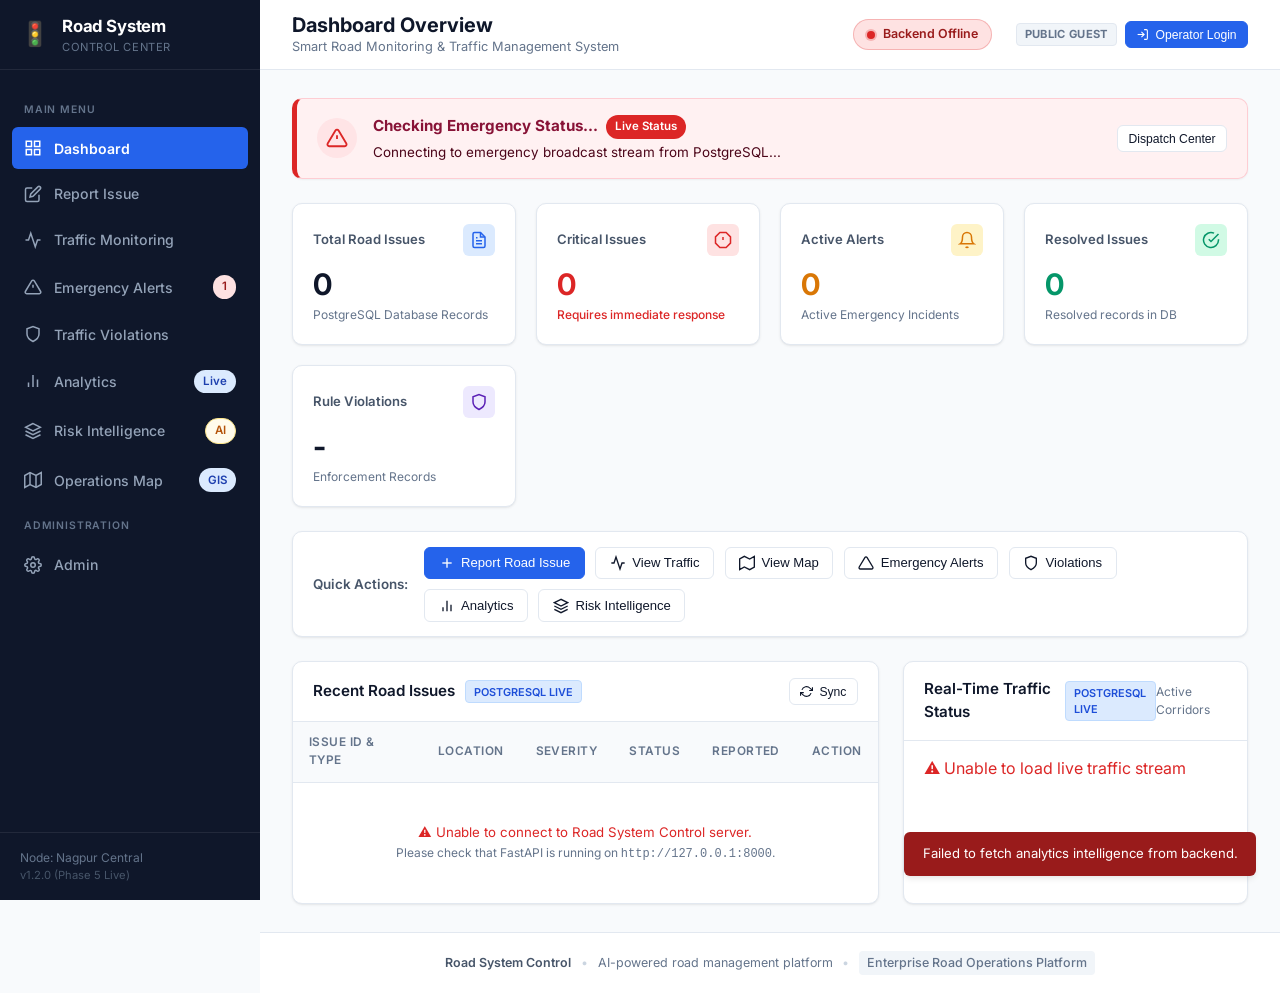
==== commit b14231a9: "GIS map integrate successfully" ====
--- a/frontend/index.html
+++ b/frontend/index.html
@@ -9,6 +9,8 @@
     <link rel="preconnect" href="https://fonts.gstatic.com" crossorigin>
     <link href="https://fonts.googleapis.com/css2?family=Inter:wght@400;500;600;700&display=swap" rel="stylesheet">
     <link rel="stylesheet" href="style.css">
+    <!-- Leaflet CSS (Phase 12 Operations Map) -->
+    <link rel="stylesheet" href="vendor/leaflet/leaflet.css">
 </head>
 <body>
     <div class="app-container">
@@ -59,9 +61,10 @@
                     <span>Risk Intelligence</span>
                     <span class="badge badge-warning-soft ml-auto" id="sidebarRiskBadge">AI</span>
                 </a>
-                <a href="#map" class="nav-item" data-section="map">
+                <a href="#map" class="nav-item" data-section="map" id="navOperationsMap">
                     <svg class="nav-icon" viewBox="0 0 24 24" fill="none" stroke="currentColor" stroke-width="2"><polygon points="1 6 1 22 8 18 16 22 23 18 23 2 16 6 8 2 1 6"></polygon><line x1="8" y1="2" x2="8" y2="18"></line><line x1="16" y1="6" x2="16" y2="22"></line></svg>
-                    <span>Map</span>
+                    <span>Operations Map</span>
+                    <span class="badge badge-info ml-auto" id="sidebarMapBadge">GIS</span>
                 </a>
 
                 <span class="nav-category">Administration</span>
@@ -1266,13 +1269,239 @@
                     </div>
                 </section>
 
-                <!-- SECTION 8: MAP (PLACEHOLDER) -->
+                <!-- SECTION 8: LIVE OPERATIONS MAP (PHASE 12 GIS COMMAND CENTER) -->
                 <section class="view-section" id="section-map">
-                    <div class="panel-card empty-state-panel">
-                        <div class="empty-state-icon">🗺️</div>
-                        <h2>Interactive Road Map</h2>
-                        <p class="text-muted">GIS layers, real-time vehicle movement, and road closure heatmaps will be integrated in future phases.</p>
-                        <button class="btn btn-outline quick-action-btn" data-action="back-to-dashboard">Return to Dashboard</button>
+                    <!-- SECTION HEADER -->
+                    <div class="section-header">
+                        <div>
+                            <h2 class="section-title">Live Operations Map</h2>
+                            <p class="section-subtitle">
+                                Spatial operational visualization across road hazards, traffic corridors, emergency broadcasts, radar violations, and risk intelligence.
+                            </p>
+                        </div>
+                        <div class="section-actions">
+                            <span class="map-provenance-indicator" title="Geospatial data foundation mapped to municipal civic and corridor reference anchors">
+                                <span class="provenance-dot"></span> Municipal GIS Anchors
+                            </span>
+                            <span class="text-xs text-muted" id="mapLastUpdated">Updated: Just now</span>
+                            <button class="btn btn-outline btn-sm" id="refreshMapBtn" title="Sync live spatial features from backend">
+                                <svg viewBox="0 0 24 24" width="14" height="14" fill="none" stroke="currentColor" stroke-width="2"><polyline points="23 4 23 10 17 10"></polyline><polyline points="1 20 1 14 7 14"></polyline><path d="M3.51 9a9 9 0 0 1 14.85-3.36L23 10M1 14l4.64 4.36A9 9 0 0 0 20.49 15"></path></svg>
+                                Sync Map
+                            </button>
+                        </div>
+                    </div>
+
+                    <!-- GIS OVERVIEW KPI CARDS -->
+                    <div class="metrics-grid" style="margin-bottom: 1.25rem;">
+                        <div class="metric-card">
+                            <div class="metric-header">
+                                <span class="metric-title">Mapped Features</span>
+                                <span class="metric-icon-box blue">
+                                    <svg viewBox="0 0 24 24" fill="none" stroke="currentColor" stroke-width="2"><polygon points="1 6 1 22 8 18 16 22 23 18 23 2 16 6 8 2 1 6"></polygon></svg>
+                                </span>
+                            </div>
+                            <div class="metric-value" id="mapKpiTotal">0</div>
+                            <div class="metric-subtext">Active Spatial Entities</div>
+                        </div>
+
+                        <div class="metric-card">
+                            <div class="metric-header">
+                                <span class="metric-title">Emergency Incidents</span>
+                                <span class="metric-icon-box red">
+                                    <svg viewBox="0 0 24 24" fill="none" stroke="currentColor" stroke-width="2"><path d="M10.29 3.86L1.82 18a2 2 0 0 0 1.71 3h16.94a2 2 0 0 0 1.71-3L13.71 3.86a2 2 0 0 0-3.42 0z"></path></svg>
+                                </span>
+                            </div>
+                            <div class="metric-value text-danger" id="mapKpiEmergencies">0</div>
+                            <div class="metric-subtext">Broadcast Dispatches</div>
+                        </div>
+
+                        <div class="metric-card">
+                            <div class="metric-header">
+                                <span class="metric-title">Traffic Corridors</span>
+                                <span class="metric-icon-box blue">
+                                    <svg viewBox="0 0 24 24" fill="none" stroke="currentColor" stroke-width="2"><polyline points="22 12 18 12 15 21 9 3 6 12 2 12"></polyline></svg>
+                                </span>
+                            </div>
+                            <div class="metric-value" id="mapKpiTraffic">0</div>
+                            <div class="metric-subtext">Monitored Corridors</div>
+                        </div>
+
+                        <div class="metric-card">
+                            <div class="metric-header">
+                                <span class="metric-title">Road Hazards</span>
+                                <span class="metric-icon-box amber">
+                                    <svg viewBox="0 0 24 24" fill="none" stroke="currentColor" stroke-width="2"><path d="M14 2H6a2 2 0 0 0-2 2v16a2 2 0 0 0 2 2h12a2 2 0 0 0 2-2V8z"></path><line x1="12" y1="8" x2="12" y2="12"></line><line x1="12" y1="16" x2="12.01" y2="16"></line></svg>
+                                </span>
+                            </div>
+                            <div class="metric-value text-warning" id="mapKpiIssues">0</div>
+                            <div class="metric-subtext">Reported Potholes / Defects</div>
+                        </div>
+
+                        <div class="metric-card">
+                            <div class="metric-header">
+                                <span class="metric-title">High Risk Sectors</span>
+                                <span class="metric-icon-box purple">
+                                    <svg viewBox="0 0 24 24" fill="none" stroke="currentColor" stroke-width="2"><path d="M12 2L2 7l10 5 10-5-10-5zM2 17l10 5 10-5M2 12l10 5 10-5"></path></svg>
+                                </span>
+                            </div>
+                            <div class="metric-value text-purple" id="mapKpiRisk">0</div>
+                            <div class="metric-subtext">Phase 10 Evaluated Sectors</div>
+                        </div>
+                    </div>
+
+                    <!-- MAP FILTER & LAYER TOOLBAR -->
+                    <div class="map-toolbar-card">
+                        <div class="map-toolbar-left">
+                            <span class="map-toolbar-label">Domain Layers:</span>
+                            <div class="map-domain-pills" id="mapDomainFilters">
+                                <button type="button" class="domain-pill-btn active" data-domain="all">All Layers</button>
+                                <button type="button" class="domain-pill-btn pill-emergency" data-domain="emergency">🔴 Emergencies</button>
+                                <button type="button" class="domain-pill-btn pill-traffic" data-domain="traffic">🔵 Traffic Flow</button>
+                                <button type="button" class="domain-pill-btn pill-issue" data-domain="issue">🟠 Road Hazards</button>
+                                <button type="button" class="domain-pill-btn pill-violation" data-domain="violation">🟣 Violations</button>
+                                <button type="button" class="domain-pill-btn pill-risk" data-domain="risk">🟡 Risk Intelligence</button>
+                            </div>
+                        </div>
+
+                        <div class="map-toolbar-right">
+                            <div class="form-group-inline">
+                                <label for="mapAreaFilter">Sector / Area:</label>
+                                <select id="mapAreaFilter" class="form-control form-control-sm">
+                                    <option value="">All Sectors</option>
+                                    <option value="Sitabuldi">Sitabuldi</option>
+                                    <option value="Wardha Road">Wardha Road</option>
+                                    <option value="Civil Lines">Civil Lines</option>
+                                    <option value="Medical Square">Medical Square</option>
+                                    <option value="Dharampeth">Dharampeth</option>
+                                    <option value="Gandhibagh">Gandhibagh</option>
+                                    <option value="Narendra Nagar">Narendra Nagar</option>
+                                    <option value="Amravati Road">Amravati Road</option>
+                                    <option value="Airport Expressway">Airport Expressway</option>
+                                    <option value="Outer Ring Expressway">Outer Ring Expressway</option>
+                                </select>
+                            </div>
+
+                            <div class="form-group-inline">
+                                <label for="mapSeverityFilter">Severity / Status:</label>
+                                <select id="mapSeverityFilter" class="form-control form-control-sm">
+                                    <option value="">All Severities</option>
+                                    <option value="Critical">Critical</option>
+                                    <option value="High">High</option>
+                                    <option value="Medium">Medium</option>
+                                    <option value="Low">Low</option>
+                                </select>
+                            </div>
+
+                            <button type="button" class="btn btn-outline btn-sm" id="resetMapFiltersBtn">Reset</button>
+                        </div>
+                    </div>
+
+                    <!-- MAP MAIN STAGE & TACTICAL DRAWER -->
+                    <div class="map-stage-wrapper">
+                        <!-- MAP CONTAINER -->
+                        <div class="map-viewport-box">
+                            <div id="operationsMapContainer"></div>
+
+                            <!-- FLOATING COMMAND LEGEND -->
+                            <div class="map-floating-legend" id="mapLegendBox">
+                                <div class="legend-header">
+                                    <span class="legend-title">GIS Layers</span>
+                                    <button class="legend-toggle-btn" id="legendToggleBtn" aria-label="Toggle legend">&minus;</button>
+                                </div>
+                                <div class="legend-body" id="legendBody">
+                                    <div class="legend-item"><span class="legend-pin pin-emergency"></span> Emergency Incident</div>
+                                    <div class="legend-item"><span class="legend-pin pin-traffic"></span> Traffic Telemetry</div>
+                                    <div class="legend-item"><span class="legend-pin pin-issue"></span> Road Hazard / Defect</div>
+                                    <div class="legend-item"><span class="legend-pin pin-violation"></span> Radar Infringement</div>
+                                    <div class="legend-item"><span class="legend-pin pin-risk"></span> Risk Sector Centroid</div>
+                                </div>
+                            </div>
+
+                            <!-- FLOATING DATA INTEGRITY CALLOUT -->
+                            <div class="map-integrity-pill">
+                                ℹ️ Spatial Foundation: Municipal Survey Anchors • Future GPS Ingestion Ready
+                            </div>
+
+                            <!-- MAP LOADING OVERLAY -->
+                            <div class="map-overlay-card" id="mapLoadingOverlay" style="display: none;">
+                                <div class="spinner-inline" style="width: 24px; height: 24px; border-width: 3px;"></div>
+                                <span>Loading spatial operational telemetry from PostgreSQL...</span>
+                            </div>
+
+                            <!-- MAP ERROR OVERLAY -->
+                            <div class="map-overlay-card overlay-error" id="mapErrorOverlay" style="display: none;">
+                                <span style="font-size: 1.5rem;">⚠️</span>
+                                <span id="mapErrorMessage">Unable to connect to GIS Map API. Verify FastAPI backend is running.</span>
+                                <button class="btn btn-primary btn-sm" id="retryMapBtn" style="margin-top: 0.5rem;">Retry Connection</button>
+                            </div>
+                        </div>
+
+                        <!-- TACTICAL DETAIL DRAWER -->
+                        <div class="map-tactical-drawer" id="mapTacticalDrawer">
+                            <div class="drawer-header">
+                                <span class="drawer-header-title">
+                                    <svg viewBox="0 0 24 24" width="16" height="16" fill="none" stroke="currentColor" stroke-width="2"><circle cx="12" cy="12" r="10"></circle><line x1="12" y1="16" x2="12" y2="12"></line><line x1="12" y1="8" x2="12.01" y2="8"></line></svg>
+                                    Tactical Feature Inspector
+                                </span>
+                                <button class="drawer-close-btn" id="closeMapDrawerBtn" aria-label="Close details">&times;</button>
+                            </div>
+
+                            <div class="drawer-content" id="mapDrawerEmptyState">
+                                <div class="empty-state-icon" style="font-size: 2.2rem; margin-bottom: 0.5rem;">🎯</div>
+                                <h4 style="margin-bottom: 0.35rem;">No Feature Selected</h4>
+                                <p class="text-muted text-xs">
+                                    Click any operational marker or sector on the map to inspect live telemetry, risk contributions, and tactical recommendations.
+                                </p>
+                            </div>
+
+                            <div class="drawer-content" id="mapDrawerSelectedState" style="display: none;">
+                                <div class="drawer-badge-row">
+                                    <span class="badge badge-info" id="drawerDomainBadge">EMERGENCY</span>
+                                    <span class="badge badge-danger" id="drawerSeverityBadge">Critical</span>
+                                    <span class="badge badge-neutral" id="drawerStatusBadge">Active</span>
+                                </div>
+
+                                <h3 class="drawer-feature-title" id="drawerFeatureTitle">Feature Title</h3>
+                                <div class="drawer-meta-line" id="drawerFeatureId">#ISS-0001</div>
+
+                                <div class="drawer-info-grid">
+                                    <div class="drawer-info-item">
+                                        <span class="info-label">Sector / Area:</span>
+                                        <span class="info-value" id="drawerArea">Sitabuldi</span>
+                                    </div>
+                                    <div class="drawer-info-item">
+                                        <span class="info-label">Location:</span>
+                                        <span class="info-value" id="drawerLocation">Interchange Pillar 4</span>
+                                    </div>
+                                    <div class="drawer-info-item">
+                                        <span class="info-label">Coordinates:</span>
+                                        <span class="info-value" id="drawerCoords">21.1458° N, 79.0882° E</span>
+                                    </div>
+                                    <div class="drawer-info-item">
+                                        <span class="info-label">Coordinate Source:</span>
+                                        <span class="info-value" id="drawerSource">Configured Anchor</span>
+                                    </div>
+                                </div>
+
+                                <div class="drawer-metric-card" id="drawerMetricCard">
+                                    <span class="metric-label" id="drawerMetricTitle">Key Telemetry</span>
+                                    <span class="metric-val" id="drawerMetricVal">Critical Hazard Alert</span>
+                                </div>
+
+                                <div class="drawer-tactical-box" id="drawerTacticalBox">
+                                    <span class="tactical-heading">Tactical Response Directive:</span>
+                                    <p class="tactical-body" id="drawerTacticalText">
+                                        Dispatch field marshals immediately and initialize traffic diversions.
+                                    </p>
+                                </div>
+
+                                <div class="drawer-actions">
+                                    <button class="btn btn-outline btn-sm" id="drawerCenterBtn" style="flex: 1;">
+                                        Center in Map
+                                    </button>
+                                </div>
+                            </div>
+                        </div>
                     </div>
                 </section>
 
@@ -1720,6 +1949,8 @@
     <!-- TOAST NOTIFICATION CONTAINER -->
     <div class="toast-notification" id="toastNotification" role="status" aria-live="polite"></div>
 
+    <!-- Leaflet JS (Phase 12 Operations Map) -->
+    <script src="vendor/leaflet/leaflet.js"></script>
     <script src="script.js"></script>
 </body>
 </html>
--- a/frontend/style.css
+++ b/frontend/style.css
@@ -2173,4 +2173,566 @@
 .user-status-disabled {
     background-color: #fee2e2;
     color: #b91c1c;
+}
+
+/* ==========================================================================
+   PHASE 12: LIVE OPERATIONS MAP (GIS COMMAND CENTER)
+   ========================================================================== */
+
+.map-provenance-indicator {
+    display: inline-flex;
+    align-items: center;
+    gap: 0.4rem;
+    font-size: 0.75rem;
+    font-weight: 600;
+    color: var(--text-secondary);
+    background: #f1f5f9;
+    padding: 0.3rem 0.65rem;
+    border-radius: var(--radius-sm);
+    border: 1px solid var(--border-color);
+}
+
+.provenance-dot {
+    width: 7px;
+    height: 7px;
+    border-radius: 50%;
+    background-color: #10b981;
+    box-shadow: 0 0 0 2px rgba(16, 185, 129, 0.2);
+}
+
+.map-toolbar-card {
+    background-color: #ffffff;
+    border: 1px solid var(--border-color);
+    border-radius: var(--radius-md);
+    padding: 0.75rem 1rem;
+    margin-bottom: 1.25rem;
+    display: flex;
+    flex-wrap: wrap;
+    align-items: center;
+    justify-content: space-between;
+    gap: 0.85rem;
+    box-shadow: var(--shadow-sm);
+}
+
+.map-toolbar-left, .map-toolbar-right {
+    display: flex;
+    align-items: center;
+    flex-wrap: wrap;
+    gap: 0.6rem;
+}
+
+.map-toolbar-label {
+    font-size: 0.78rem;
+    font-weight: 700;
+    text-transform: uppercase;
+    color: var(--text-muted);
+    letter-spacing: 0.03em;
+    margin-right: 0.2rem;
+}
+
+.map-domain-pills {
+    display: flex;
+    flex-wrap: wrap;
+    gap: 0.4rem;
+}
+
+.domain-pill-btn {
+    font-size: 0.78rem;
+    font-weight: 600;
+    padding: 0.35rem 0.75rem;
+    border-radius: 20px;
+    background-color: #f8fafc;
+    border: 1px solid var(--border-color);
+    color: var(--text-secondary);
+    cursor: pointer;
+    transition: all 0.15s ease;
+}
+
+.domain-pill-btn:hover {
+    background-color: #f1f5f9;
+    border-color: #cbd5e1;
+    color: var(--text-primary);
+}
+
+.domain-pill-btn.active {
+    background-color: var(--primary-color);
+    color: #ffffff;
+    border-color: var(--primary-color);
+    box-shadow: 0 2px 4px rgba(37, 99, 235, 0.25);
+}
+
+.domain-pill-btn.pill-emergency.active {
+    background-color: #dc2626;
+    border-color: #dc2626;
+    box-shadow: 0 2px 4px rgba(220, 38, 38, 0.25);
+}
+
+.domain-pill-btn.pill-traffic.active {
+    background-color: #2563eb;
+    border-color: #2563eb;
+    box-shadow: 0 2px 4px rgba(37, 99, 235, 0.25);
+}
+
+.domain-pill-btn.pill-issue.active {
+    background-color: #d97706;
+    border-color: #d97706;
+    box-shadow: 0 2px 4px rgba(217, 119, 6, 0.25);
+}
+
+.domain-pill-btn.pill-violation.active {
+    background-color: #7c3aed;
+    border-color: #7c3aed;
+    box-shadow: 0 2px 4px rgba(124, 58, 237, 0.25);
+}
+
+.domain-pill-btn.pill-risk.active {
+    background-color: #0f172a;
+    border-color: #0f172a;
+    box-shadow: 0 2px 4px rgba(15, 23, 42, 0.25);
+}
+
+.map-stage-wrapper {
+    display: flex;
+    gap: 1.25rem;
+    align-items: stretch;
+    position: relative;
+    min-height: 620px;
+}
+
+.map-viewport-box {
+    flex: 1;
+    position: relative;
+    min-width: 0;
+    border-radius: var(--radius-md);
+    overflow: hidden;
+    border: 1px solid var(--border-color);
+    box-shadow: var(--shadow-md);
+    background-color: #0f172a;
+}
+
+#operationsMapContainer {
+    width: 100%;
+    height: 620px;
+    background-color: #0f172a;
+    z-index: 1;
+}
+
+/* Floating Map Legend */
+.map-floating-legend {
+    position: absolute;
+    top: 14px;
+    right: 14px;
+    z-index: 1000;
+    background: rgba(255, 255, 255, 0.96);
+    backdrop-filter: blur(8px);
+    border: 1px solid var(--border-color);
+    border-radius: var(--radius-md);
+    box-shadow: 0 4px 12px rgba(0, 0, 0, 0.15);
+    width: 200px;
+    font-size: 0.78rem;
+    overflow: hidden;
+    transition: all 0.2s ease;
+}
+
+.legend-header {
+    display: flex;
+    justify-content: space-between;
+    align-items: center;
+    padding: 0.5rem 0.75rem;
+    background-color: #f8fafc;
+    border-bottom: 1px solid var(--border-color);
+    font-weight: 700;
+    color: var(--text-primary);
+}
+
+.legend-toggle-btn {
+    background: transparent;
+    border: none;
+    cursor: pointer;
+    font-size: 1rem;
+    line-height: 1;
+    color: var(--text-muted);
+}
+
+.legend-body {
+    padding: 0.6rem 0.75rem;
+    display: flex;
+    flex-direction: column;
+    gap: 0.45rem;
+}
+
+.legend-item {
+    display: flex;
+    align-items: center;
+    gap: 0.5rem;
+    color: var(--text-secondary);
+    font-weight: 500;
+}
+
+.legend-pin {
+    width: 12px;
+    height: 12px;
+    border-radius: 50%;
+    display: inline-block;
+    flex-shrink: 0;
+}
+
+.pin-emergency { background-color: #ef4444; border: 2px solid #ffffff; box-shadow: 0 0 0 1px #dc2626; }
+.pin-traffic { background-color: #3b82f6; border: 2px solid #ffffff; box-shadow: 0 0 0 1px #2563eb; }
+.pin-issue { background-color: #f59e0b; border: 2px solid #ffffff; box-shadow: 0 0 0 1px #d97706; }
+.pin-violation { background-color: #8b5cf6; border: 2px solid #ffffff; box-shadow: 0 0 0 1px #7c3aed; }
+.pin-risk { background-color: #10b981; border: 2px solid #ffffff; box-shadow: 0 0 0 1px #059669; }
+
+/* Floating Integrity Callout */
+.map-integrity-pill {
+    position: absolute;
+    bottom: 14px;
+    left: 14px;
+    z-index: 1000;
+    background: rgba(15, 23, 42, 0.92);
+    color: #f8fafc;
+    font-size: 0.72rem;
+    font-weight: 500;
+    padding: 0.4rem 0.8rem;
+    border-radius: 20px;
+    box-shadow: 0 2px 8px rgba(0, 0, 0, 0.25);
+    border: 1px solid rgba(255, 255, 255, 0.15);
+    pointer-events: none;
+}
+
+/* Overlays */
+.map-overlay-card {
+    position: absolute;
+    top: 50%;
+    left: 50%;
+    transform: translate(-50%, -50%);
+    z-index: 1001;
+    background: rgba(255, 255, 255, 0.96);
+    border-radius: var(--radius-md);
+    padding: 1.25rem 1.75rem;
+    box-shadow: 0 8px 24px rgba(0, 0, 0, 0.2);
+    display: flex;
+    flex-direction: column;
+    align-items: center;
+    gap: 0.6rem;
+    text-align: center;
+    max-width: 400px;
+    font-size: 0.88rem;
+    font-weight: 600;
+    color: var(--text-primary);
+}
+
+.map-overlay-card.overlay-error {
+    background-color: #fef2f2;
+    border: 1px solid #fca5a5;
+    color: #b91c1c;
+}
+
+/* Tactical Feature Inspector Drawer */
+.map-tactical-drawer {
+    width: 350px;
+    background-color: #ffffff;
+    border: 1px solid var(--border-color);
+    border-radius: var(--radius-md);
+    box-shadow: var(--shadow-md);
+    display: flex;
+    flex-direction: column;
+    overflow: hidden;
+    transition: all 0.2s ease;
+}
+
+.drawer-header {
+    display: flex;
+    justify-content: space-between;
+    align-items: center;
+    padding: 0.75rem 1rem;
+    background-color: #f8fafc;
+    border-bottom: 1px solid var(--border-color);
+}
+
+.drawer-header-title {
+    font-size: 0.82rem;
+    font-weight: 700;
+    color: var(--text-primary);
+    display: flex;
+    align-items: center;
+    gap: 0.45rem;
+}
+
+.drawer-close-btn {
+    background: transparent;
+    border: none;
+    font-size: 1.25rem;
+    line-height: 1;
+    color: var(--text-muted);
+    cursor: pointer;
+}
+
+.drawer-content {
+    padding: 1.1rem;
+    display: flex;
+    flex-direction: column;
+    gap: 0.85rem;
+    overflow-y: auto;
+    flex: 1;
+}
+
+.drawer-badge-row {
+    display: flex;
+    flex-wrap: wrap;
+    gap: 0.4rem;
+}
+
+.drawer-feature-title {
+    font-size: 1.05rem;
+    font-weight: 700;
+    color: var(--text-primary);
+    line-height: 1.3;
+    margin: 0;
+}
+
+.drawer-meta-line {
+    font-size: 0.78rem;
+    font-weight: 600;
+    color: var(--primary-color);
+    font-family: monospace;
+}
+
+.drawer-info-grid {
+    display: grid;
+    grid-template-columns: 1fr;
+    gap: 0.45rem;
+    background: #f8fafc;
+    border: 1px solid var(--border-color);
+    border-radius: var(--radius-sm);
+    padding: 0.65rem 0.8rem;
+    font-size: 0.78rem;
+}
+
+.drawer-info-item {
+    display: flex;
+    justify-content: space-between;
+    align-items: center;
+    gap: 0.5rem;
+}
+
+.drawer-info-item .info-label {
+    color: var(--text-muted);
+    font-weight: 500;
+}
+
+.drawer-info-item .info-value {
+    color: var(--text-primary);
+    font-weight: 600;
+    text-align: right;
+}
+
+.drawer-metric-card {
+    background: #f0fdf4;
+    border: 1px solid #bbf7d0;
+    border-radius: var(--radius-sm);
+    padding: 0.65rem 0.85rem;
+    display: flex;
+    flex-direction: column;
+    gap: 0.2rem;
+}
+
+.drawer-metric-card .metric-label {
+    font-size: 0.7rem;
+    font-weight: 700;
+    text-transform: uppercase;
+    color: #15803d;
+    letter-spacing: 0.03em;
+}
+
+.drawer-metric-card .metric-val {
+    font-size: 0.95rem;
+    font-weight: 700;
+    color: #166534;
+}
+
+.drawer-tactical-box {
+    background: #eff6ff;
+    border-left: 3px solid var(--primary-color);
+    border-radius: 0 var(--radius-sm) var(--radius-sm) 0;
+    padding: 0.65rem 0.85rem;
+    font-size: 0.78rem;
+}
+
+.tactical-heading {
+    font-weight: 700;
+    color: #1d4ed8;
+    display: block;
+    margin-bottom: 0.25rem;
+}
+
+.tactical-body {
+    color: #1e3a8a;
+    line-height: 1.4;
+    margin: 0;
+}
+
+/* Custom Leaflet Marker HTML Styles */
+.custom-leaflet-marker {
+    background: transparent;
+    border: none;
+}
+
+.custom-marker-pin {
+    width: 32px;
+    height: 32px;
+    border-radius: 50%;
+    display: flex;
+    align-items: center;
+    justify-content: center;
+    color: #ffffff;
+    font-size: 14px;
+    box-shadow: 0 3px 8px rgba(0, 0, 0, 0.35);
+    border: 2px solid #ffffff;
+    position: relative;
+    cursor: pointer;
+    transition: transform 0.15s ease;
+}
+
+.custom-marker-pin:hover {
+    transform: scale(1.18);
+    z-index: 1000;
+}
+
+.marker-emergency {
+    background: linear-gradient(135deg, #ef4444, #b91c1c);
+}
+
+.marker-traffic {
+    background: linear-gradient(135deg, #3b82f6, #1d4ed8);
+}
+
+.marker-issue {
+    background: linear-gradient(135deg, #f59e0b, #d97706);
+}
+
+.marker-violation {
+    background: linear-gradient(135deg, #8b5cf6, #6d28d9);
+}
+
+.marker-risk {
+    background: linear-gradient(135deg, #10b981, #047857);
+}
+
+.marker-pulse {
+    position: absolute;
+    width: 100%;
+    height: 100%;
+    border-radius: 50%;
+    animation: marker-pulse-anim 1.8s infinite;
+    opacity: 0.8;
+    pointer-events: none;
+}
+
+.marker-emergency .marker-pulse {
+    box-shadow: 0 0 0 6px rgba(239, 68, 68, 0.4);
+}
+
+@keyframes marker-pulse-anim {
+    0% { transform: scale(1); opacity: 0.9; }
+    70% { transform: scale(1.6); opacity: 0; }
+    100% { transform: scale(1.8); opacity: 0; }
+}
+
+/* Leaflet Custom Popup Styling */
+.leaflet-popup-content-wrapper {
+    border-radius: var(--radius-md) !important;
+    padding: 0 !important;
+    overflow: hidden;
+    box-shadow: 0 8px 24px rgba(0, 0, 0, 0.25) !important;
+}
+
+.leaflet-popup-content {
+    margin: 0 !important;
+    line-height: 1.4 !important;
+    font-family: inherit !important;
+    font-size: 0.82rem !important;
+}
+
+.map-popup-card {
+    min-width: 220px;
+    max-width: 280px;
+}
+
+.map-popup-header {
+    padding: 0.6rem 0.8rem;
+    color: #ffffff;
+    display: flex;
+    justify-content: space-between;
+    align-items: center;
+    font-weight: 700;
+    font-size: 0.78rem;
+}
+
+.map-popup-header.header-emergency { background: linear-gradient(135deg, #ef4444, #dc2626); }
+.map-popup-header.header-traffic { background: linear-gradient(135deg, #3b82f6, #2563eb); }
+.map-popup-header.header-issue { background: linear-gradient(135deg, #f59e0b, #d97706); }
+.map-popup-header.header-violation { background: linear-gradient(135deg, #8b5cf6, #7c3aed); }
+.map-popup-header.header-risk { background: linear-gradient(135deg, #10b981, #059669); }
+
+.map-popup-body {
+    padding: 0.75rem 0.85rem;
+    display: flex;
+    flex-direction: column;
+    gap: 0.4rem;
+    background-color: #ffffff;
+}
+
+.map-popup-title {
+    font-size: 0.92rem;
+    font-weight: 700;
+    color: var(--text-primary);
+}
+
+.map-popup-metric {
+    font-weight: 600;
+    color: var(--primary-color);
+    font-size: 0.8rem;
+}
+
+.map-popup-footer {
+    border-top: 1px solid #f1f5f9;
+    padding-top: 0.35rem;
+    display: flex;
+    justify-content: space-between;
+    align-items: center;
+    font-size: 0.7rem;
+    color: var(--text-muted);
+}
+
+/* Responsive Rules for Map */
+@media (max-width: 1024px) {
+    .map-stage-wrapper {
+        flex-direction: column;
+    }
+
+    .map-tactical-drawer {
+        width: 100%;
+        min-height: 240px;
+    }
+
+    #operationsMapContainer {
+        height: 480px;
+    }
+}
+
+@media (max-width: 640px) {
+    .map-toolbar-card {
+        flex-direction: column;
+        align-items: stretch;
+    }
+
+    .map-toolbar-right {
+        flex-direction: column;
+        align-items: stretch;
+    }
+
+    #operationsMapContainer {
+        height: 380px;
+    }
 }
--- a/frontend/vendor/leaflet/leaflet.css
+++ b/frontend/vendor/leaflet/leaflet.css
@@ -0,0 +1,661 @@
+/* required styles */
+
+.leaflet-pane,
+.leaflet-tile,
+.leaflet-marker-icon,
+.leaflet-marker-shadow,
+.leaflet-tile-container,
+.leaflet-pane > svg,
+.leaflet-pane > canvas,
+.leaflet-zoom-box,
+.leaflet-image-layer,
+.leaflet-layer {
+	position: absolute;
+	left: 0;
+	top: 0;
+	}
+.leaflet-container {
+	overflow: hidden;
+	}
+.leaflet-tile,
+.leaflet-marker-icon,
+.leaflet-marker-shadow {
+	-webkit-user-select: none;
+	   -moz-user-select: none;
+	        user-select: none;
+	  -webkit-user-drag: none;
+	}
+/* Prevents IE11 from highlighting tiles in blue */
+.leaflet-tile::selection {
+	background: transparent;
+}
+/* Safari renders non-retina tile on retina better with this, but Chrome is worse */
+.leaflet-safari .leaflet-tile {
+	image-rendering: -webkit-optimize-contrast;
+	}
+/* hack that prevents hw layers "stretching" when loading new tiles */
+.leaflet-safari .leaflet-tile-container {
+	width: 1600px;
+	height: 1600px;
+	-webkit-transform-origin: 0 0;
+	}
+.leaflet-marker-icon,
+.leaflet-marker-shadow {
+	display: block;
+	}
+/* .leaflet-container svg: reset svg max-width decleration shipped in Joomla! (joomla.org) 3.x */
+/* .leaflet-container img: map is broken in FF if you have max-width: 100% on tiles */
+.leaflet-container .leaflet-overlay-pane svg {
+	max-width: none !important;
+	max-height: none !important;
+	}
+.leaflet-container .leaflet-marker-pane img,
+.leaflet-container .leaflet-shadow-pane img,
+.leaflet-container .leaflet-tile-pane img,
+.leaflet-container img.leaflet-image-layer,
+.leaflet-container .leaflet-tile {
+	max-width: none !important;
+	max-height: none !important;
+	width: auto;
+	padding: 0;
+	}
+
+.leaflet-container img.leaflet-tile {
+	/* See: https://bugs.chromium.org/p/chromium/issues/detail?id=600120 */
+	mix-blend-mode: plus-lighter;
+}
+
+.leaflet-container.leaflet-touch-zoom {
+	-ms-touch-action: pan-x pan-y;
+	touch-action: pan-x pan-y;
+	}
+.leaflet-container.leaflet-touch-drag {
+	-ms-touch-action: pinch-zoom;
+	/* Fallback for FF which doesn't support pinch-zoom */
+	touch-action: none;
+	touch-action: pinch-zoom;
+}
+.leaflet-container.leaflet-touch-drag.leaflet-touch-zoom {
+	-ms-touch-action: none;
+	touch-action: none;
+}
+.leaflet-container {
+	-webkit-tap-highlight-color: transparent;
+}
+.leaflet-container a {
+	-webkit-tap-highlight-color: rgba(51, 181, 229, 0.4);
+}
+.leaflet-tile {
+	filter: inherit;
+	visibility: hidden;
+	}
+.leaflet-tile-loaded {
+	visibility: inherit;
+	}
+.leaflet-zoom-box {
+	width: 0;
+	height: 0;
+	-moz-box-sizing: border-box;
+	     box-sizing: border-box;
+	z-index: 800;
+	}
+/* workaround for https://bugzilla.mozilla.org/show_bug.cgi?id=888319 */
+.leaflet-overlay-pane svg {
+	-moz-user-select: none;
+	}
+
+.leaflet-pane         { z-index: 400; }
+
+.leaflet-tile-pane    { z-index: 200; }
+.leaflet-overlay-pane { z-index: 400; }
+.leaflet-shadow-pane  { z-index: 500; }
+.leaflet-marker-pane  { z-index: 600; }
+.leaflet-tooltip-pane   { z-index: 650; }
+.leaflet-popup-pane   { z-index: 700; }
+
+.leaflet-map-pane canvas { z-index: 100; }
+.leaflet-map-pane svg    { z-index: 200; }
+
+.leaflet-vml-shape {
+	width: 1px;
+	height: 1px;
+	}
+.lvml {
+	behavior: url(#default#VML);
+	display: inline-block;
+	position: absolute;
+	}
+
+
+/* control positioning */
+
+.leaflet-control {
+	position: relative;
+	z-index: 800;
+	pointer-events: visiblePainted; /* IE 9-10 doesn't have auto */
+	pointer-events: auto;
+	}
+.leaflet-top,
+.leaflet-bottom {
+	position: absolute;
+	z-index: 1000;
+	pointer-events: none;
+	}
+.leaflet-top {
+	top: 0;
+	}
+.leaflet-right {
+	right: 0;
+	}
+.leaflet-bottom {
+	bottom: 0;
+	}
+.leaflet-left {
+	left: 0;
+	}
+.leaflet-control {
+	float: left;
+	clear: both;
+	}
+.leaflet-right .leaflet-control {
+	float: right;
+	}
+.leaflet-top .leaflet-control {
+	margin-top: 10px;
+	}
+.leaflet-bottom .leaflet-control {
+	margin-bottom: 10px;
+	}
+.leaflet-left .leaflet-control {
+	margin-left: 10px;
+	}
+.leaflet-right .leaflet-control {
+	margin-right: 10px;
+	}
+
+
+/* zoom and fade animations */
+
+.leaflet-fade-anim .leaflet-popup {
+	opacity: 0;
+	-webkit-transition: opacity 0.2s linear;
+	   -moz-transition: opacity 0.2s linear;
+	        transition: opacity 0.2s linear;
+	}
+.leaflet-fade-anim .leaflet-map-pane .leaflet-popup {
+	opacity: 1;
+	}
+.leaflet-zoom-animated {
+	-webkit-transform-origin: 0 0;
+	    -ms-transform-origin: 0 0;
+	        transform-origin: 0 0;
+	}
+svg.leaflet-zoom-animated {
+	will-change: transform;
+}
+
+.leaflet-zoom-anim .leaflet-zoom-animated {
+	-webkit-transition: -webkit-transform 0.25s cubic-bezier(0,0,0.25,1);
+	   -moz-transition:    -moz-transform 0.25s cubic-bezier(0,0,0.25,1);
+	        transition:         transform 0.25s cubic-bezier(0,0,0.25,1);
+	}
+.leaflet-zoom-anim .leaflet-tile,
+.leaflet-pan-anim .leaflet-tile {
+	-webkit-transition: none;
+	   -moz-transition: none;
+	        transition: none;
+	}
+
+.leaflet-zoom-anim .leaflet-zoom-hide {
+	visibility: hidden;
+	}
+
+
+/* cursors */
+
+.leaflet-interactive {
+	cursor: pointer;
+	}
+.leaflet-grab {
+	cursor: -webkit-grab;
+	cursor:    -moz-grab;
+	cursor:         grab;
+	}
+.leaflet-crosshair,
+.leaflet-crosshair .leaflet-interactive {
+	cursor: crosshair;
+	}
+.leaflet-popup-pane,
+.leaflet-control {
+	cursor: auto;
+	}
+.leaflet-dragging .leaflet-grab,
+.leaflet-dragging .leaflet-grab .leaflet-interactive,
+.leaflet-dragging .leaflet-marker-draggable {
+	cursor: move;
+	cursor: -webkit-grabbing;
+	cursor:    -moz-grabbing;
+	cursor:         grabbing;
+	}
+
+/* marker & overlays interactivity */
+.leaflet-marker-icon,
+.leaflet-marker-shadow,
+.leaflet-image-layer,
+.leaflet-pane > svg path,
+.leaflet-tile-container {
+	pointer-events: none;
+	}
+
+.leaflet-marker-icon.leaflet-interactive,
+.leaflet-image-layer.leaflet-interactive,
+.leaflet-pane > svg path.leaflet-interactive,
+svg.leaflet-image-layer.leaflet-interactive path {
+	pointer-events: visiblePainted; /* IE 9-10 doesn't have auto */
+	pointer-events: auto;
+	}
+
+/* visual tweaks */
+
+.leaflet-container {
+	background: #ddd;
+	outline-offset: 1px;
+	}
+.leaflet-container a {
+	color: #0078A8;
+	}
+.leaflet-zoom-box {
+	border: 2px dotted #38f;
+	background: rgba(255,255,255,0.5);
+	}
+
+
+/* general typography */
+.leaflet-container {
+	font-family: "Helvetica Neue", Arial, Helvetica, sans-serif;
+	font-size: 12px;
+	font-size: 0.75rem;
+	line-height: 1.5;
+	}
+
+
+/* general toolbar styles */
+
+.leaflet-bar {
+	box-shadow: 0 1px 5px rgba(0,0,0,0.65);
+	border-radius: 4px;
+	}
+.leaflet-bar a {
+	background-color: #fff;
+	border-bottom: 1px solid #ccc;
+	width: 26px;
+	height: 26px;
+	line-height: 26px;
+	display: block;
+	text-align: center;
+	text-decoration: none;
+	color: black;
+	}
+.leaflet-bar a,
+.leaflet-control-layers-toggle {
+	background-position: 50% 50%;
+	background-repeat: no-repeat;
+	display: block;
+	}
+.leaflet-bar a:hover,
+.leaflet-bar a:focus {
+	background-color: #f4f4f4;
+	}
+.leaflet-bar a:first-child {
+	border-top-left-radius: 4px;
+	border-top-right-radius: 4px;
+	}
+.leaflet-bar a:last-child {
+	border-bottom-left-radius: 4px;
+	border-bottom-right-radius: 4px;
+	border-bottom: none;
+	}
+.leaflet-bar a.leaflet-disabled {
+	cursor: default;
+	background-color: #f4f4f4;
+	color: #bbb;
+	}
+
+.leaflet-touch .leaflet-bar a {
+	width: 30px;
+	height: 30px;
+	line-height: 30px;
+	}
+.leaflet-touch .leaflet-bar a:first-child {
+	border-top-left-radius: 2px;
+	border-top-right-radius: 2px;
+	}
+.leaflet-touch .leaflet-bar a:last-child {
+	border-bottom-left-radius: 2px;
+	border-bottom-right-radius: 2px;
+	}
+
+/* zoom control */
+
+.leaflet-control-zoom-in,
+.leaflet-control-zoom-out {
+	font: bold 18px 'Lucida Console', Monaco, monospace;
+	text-indent: 1px;
+	}
+
+.leaflet-touch .leaflet-control-zoom-in, .leaflet-touch .leaflet-control-zoom-out  {
+	font-size: 22px;
+	}
+
+
+/* layers control */
+
+.leaflet-control-layers {
+	box-shadow: 0 1px 5px rgba(0,0,0,0.4);
+	background: #fff;
+	border-radius: 5px;
+	}
+.leaflet-control-layers-toggle {
+	background-image: url(images/layers.png);
+	width: 36px;
+	height: 36px;
+	}
+.leaflet-retina .leaflet-control-layers-toggle {
+	background-image: url(images/layers-2x.png);
+	background-size: 26px 26px;
+	}
+.leaflet-touch .leaflet-control-layers-toggle {
+	width: 44px;
+	height: 44px;
+	}
+.leaflet-control-layers .leaflet-control-layers-list,
+.leaflet-control-layers-expanded .leaflet-control-layers-toggle {
+	display: none;
+	}
+.leaflet-control-layers-expanded .leaflet-control-layers-list {
+	display: block;
+	position: relative;
+	}
+.leaflet-control-layers-expanded {
+	padding: 6px 10px 6px 6px;
+	color: #333;
+	background: #fff;
+	}
+.leaflet-control-layers-scrollbar {
+	overflow-y: scroll;
+	overflow-x: hidden;
+	padding-right: 5px;
+	}
+.leaflet-control-layers-selector {
+	margin-top: 2px;
+	position: relative;
+	top: 1px;
+	}
+.leaflet-control-layers label {
+	display: block;
+	font-size: 13px;
+	font-size: 1.08333em;
+	}
+.leaflet-control-layers-separator {
+	height: 0;
+	border-top: 1px solid #ddd;
+	margin: 5px -10px 5px -6px;
+	}
+
+/* Default icon URLs */
+.leaflet-default-icon-path { /* used only in path-guessing heuristic, see L.Icon.Default */
+	background-image: url(images/marker-icon.png);
+	}
+
+
+/* attribution and scale controls */
+
+.leaflet-container .leaflet-control-attribution {
+	background: #fff;
+	background: rgba(255, 255, 255, 0.8);
+	margin: 0;
+	}
+.leaflet-control-attribution,
+.leaflet-control-scale-line {
+	padding: 0 5px;
+	color: #333;
+	line-height: 1.4;
+	}
+.leaflet-control-attribution a {
+	text-decoration: none;
+	}
+.leaflet-control-attribution a:hover,
+.leaflet-control-attribution a:focus {
+	text-decoration: underline;
+	}
+.leaflet-attribution-flag {
+	display: inline !important;
+	vertical-align: baseline !important;
+	width: 1em;
+	height: 0.6669em;
+	}
+.leaflet-left .leaflet-control-scale {
+	margin-left: 5px;
+	}
+.leaflet-bottom .leaflet-control-scale {
+	margin-bottom: 5px;
+	}
+.leaflet-control-scale-line {
+	border: 2px solid #777;
+	border-top: none;
+	line-height: 1.1;
+	padding: 2px 5px 1px;
+	white-space: nowrap;
+	-moz-box-sizing: border-box;
+	     box-sizing: border-box;
+	background: rgba(255, 255, 255, 0.8);
+	text-shadow: 1px 1px #fff;
+	}
+.leaflet-control-scale-line:not(:first-child) {
+	border-top: 2px solid #777;
+	border-bottom: none;
+	margin-top: -2px;
+	}
+.leaflet-control-scale-line:not(:first-child):not(:last-child) {
+	border-bottom: 2px solid #777;
+	}
+
+.leaflet-touch .leaflet-control-attribution,
+.leaflet-touch .leaflet-control-layers,
+.leaflet-touch .leaflet-bar {
+	box-shadow: none;
+	}
+.leaflet-touch .leaflet-control-layers,
+.leaflet-touch .leaflet-bar {
+	border: 2px solid rgba(0,0,0,0.2);
+	background-clip: padding-box;
+	}
+
+
+/* popup */
+
+.leaflet-popup {
+	position: absolute;
+	text-align: center;
+	margin-bottom: 20px;
+	}
+.leaflet-popup-content-wrapper {
+	padding: 1px;
+	text-align: left;
+	border-radius: 12px;
+	}
+.leaflet-popup-content {
+	margin: 13px 24px 13px 20px;
+	line-height: 1.3;
+	font-size: 13px;
+	font-size: 1.08333em;
+	min-height: 1px;
+	}
+.leaflet-popup-content p {
+	margin: 17px 0;
+	margin: 1.3em 0;
+	}
+.leaflet-popup-tip-container {
+	width: 40px;
+	height: 20px;
+	position: absolute;
+	left: 50%;
+	margin-top: -1px;
+	margin-left: -20px;
+	overflow: hidden;
+	pointer-events: none;
+	}
+.leaflet-popup-tip {
+	width: 17px;
+	height: 17px;
+	padding: 1px;
+
+	margin: -10px auto 0;
+	pointer-events: auto;
+
+	-webkit-transform: rotate(45deg);
+	   -moz-transform: rotate(45deg);
+	    -ms-transform: rotate(45deg);
+	        transform: rotate(45deg);
+	}
+.leaflet-popup-content-wrapper,
+.leaflet-popup-tip {
+	background: white;
+	color: #333;
+	box-shadow: 0 3px 14px rgba(0,0,0,0.4);
+	}
+.leaflet-container a.leaflet-popup-close-button {
+	position: absolute;
+	top: 0;
+	right: 0;
+	border: none;
+	text-align: center;
+	width: 24px;
+	height: 24px;
+	font: 16px/24px Tahoma, Verdana, sans-serif;
+	color: #757575;
+	text-decoration: none;
+	background: transparent;
+	}
+.leaflet-container a.leaflet-popup-close-button:hover,
+.leaflet-container a.leaflet-popup-close-button:focus {
+	color: #585858;
+	}
+.leaflet-popup-scrolled {
+	overflow: auto;
+	}
+
+.leaflet-oldie .leaflet-popup-content-wrapper {
+	-ms-zoom: 1;
+	}
+.leaflet-oldie .leaflet-popup-tip {
+	width: 24px;
+	margin: 0 auto;
+
+	-ms-filter: "progid:DXImageTransform.Microsoft.Matrix(M11=0.70710678, M12=0.70710678, M21=-0.70710678, M22=0.70710678)";
+	filter: progid:DXImageTransform.Microsoft.Matrix(M11=0.70710678, M12=0.70710678, M21=-0.70710678, M22=0.70710678);
+	}
+
+.leaflet-oldie .leaflet-control-zoom,
+.leaflet-oldie .leaflet-control-layers,
+.leaflet-oldie .leaflet-popup-content-wrapper,
+.leaflet-oldie .leaflet-popup-tip {
+	border: 1px solid #999;
+	}
+
+
+/* div icon */
+
+.leaflet-div-icon {
+	background: #fff;
+	border: 1px solid #666;
+	}
+
+
+/* Tooltip */
+/* Base styles for the element that has a tooltip */
+.leaflet-tooltip {
+	position: absolute;
+	padding: 6px;
+	background-color: #fff;
+	border: 1px solid #fff;
+	border-radius: 3px;
+	color: #222;
+	white-space: nowrap;
+	-webkit-user-select: none;
+	-moz-user-select: none;
+	-ms-user-select: none;
+	user-select: none;
+	pointer-events: none;
+	box-shadow: 0 1px 3px rgba(0,0,0,0.4);
+	}
+.leaflet-tooltip.leaflet-interactive {
+	cursor: pointer;
+	pointer-events: auto;
+	}
+.leaflet-tooltip-top:before,
+.leaflet-tooltip-bottom:before,
+.leaflet-tooltip-left:before,
+.leaflet-tooltip-right:before {
+	position: absolute;
+	pointer-events: none;
+	border: 6px solid transparent;
+	background: transparent;
+	content: "";
+	}
+
+/* Directions */
+
+.leaflet-tooltip-bottom {
+	margin-top: 6px;
+}
+.leaflet-tooltip-top {
+	margin-top: -6px;
+}
+.leaflet-tooltip-bottom:before,
+.leaflet-tooltip-top:before {
+	left: 50%;
+	margin-left: -6px;
+	}
+.leaflet-tooltip-top:before {
+	bottom: 0;
+	margin-bottom: -12px;
+	border-top-color: #fff;
+	}
+.leaflet-tooltip-bottom:before {
+	top: 0;
+	margin-top: -12px;
+	margin-left: -6px;
+	border-bottom-color: #fff;
+	}
+.leaflet-tooltip-left {
+	margin-left: -6px;
+}
+.leaflet-tooltip-right {
+	margin-left: 6px;
+}
+.leaflet-tooltip-left:before,
+.leaflet-tooltip-right:before {
+	top: 50%;
+	margin-top: -6px;
+	}
+.leaflet-tooltip-left:before {
+	right: 0;
+	margin-right: -12px;
+	border-left-color: #fff;
+	}
+.leaflet-tooltip-right:before {
+	left: 0;
+	margin-left: -12px;
+	border-right-color: #fff;
+	}
+
+/* Printing */
+
+@media print {
+	/* Prevent printers from removing background-images of controls. */
+	.leaflet-control {
+		-webkit-print-color-adjust: exact;
+		print-color-adjust: exact;
+		}
+	}
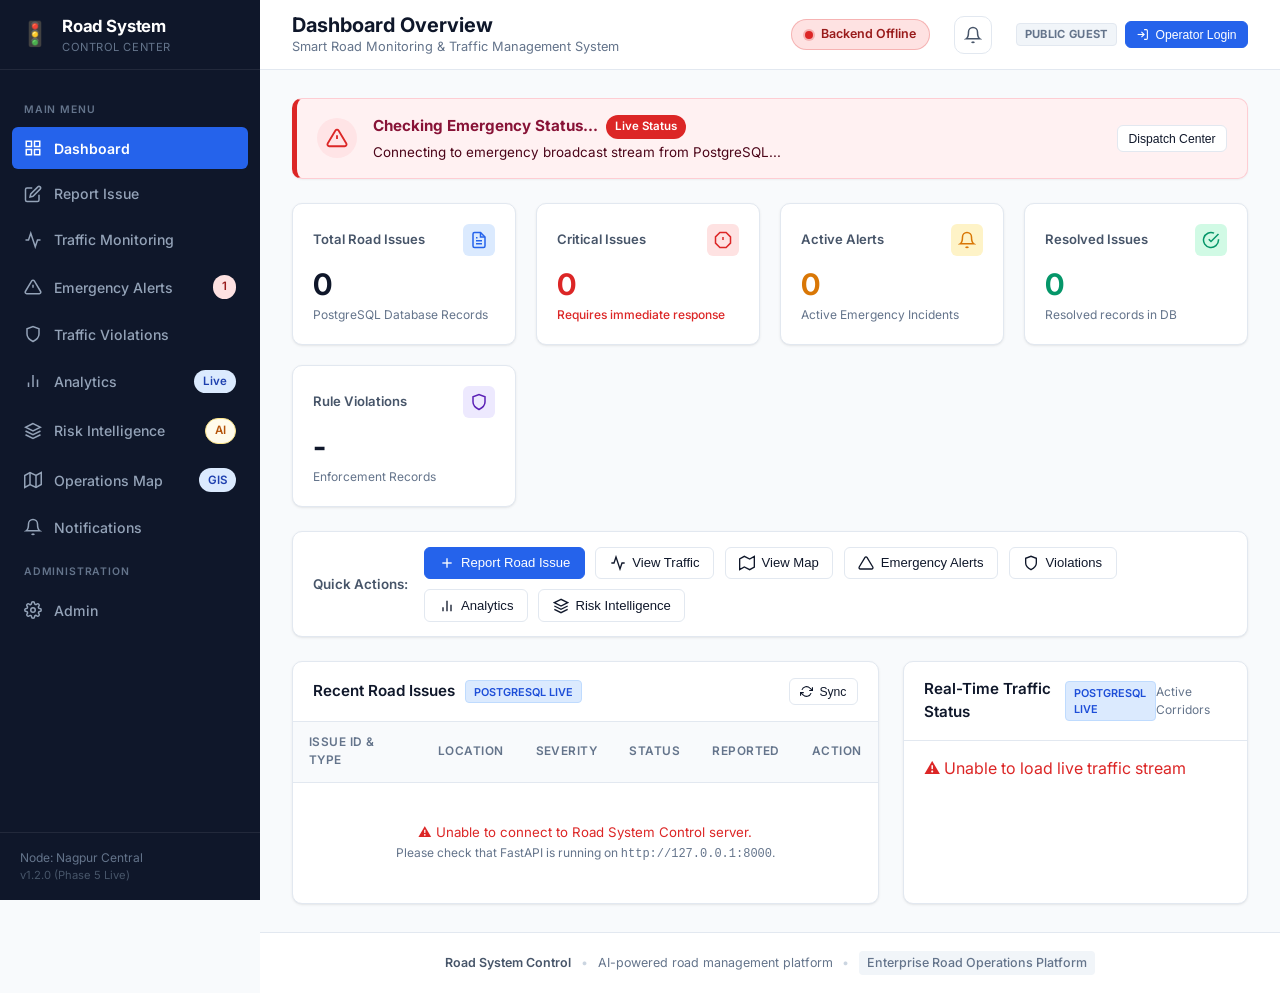
==== commit ac8e5e11: "Notification API created and phase 13 completed" ====
--- a/frontend/index.html
+++ b/frontend/index.html
@@ -66,6 +66,11 @@
                     <span>Operations Map</span>
                     <span class="badge badge-info ml-auto" id="sidebarMapBadge">GIS</span>
                 </a>
+                <a href="#notifications" class="nav-item" data-section="notifications" id="navNotifications">
+                    <svg class="nav-icon" viewBox="0 0 24 24" fill="none" stroke="currentColor" stroke-width="2"><path d="M18 8A6 6 0 0 0 6 8c0 7-3 9-3 9h18s-3-2-3-9"></path><path d="M13.73 21a2 2 0 0 1-3.46 0"></path></svg>
+                    <span>Notifications</span>
+                    <span class="badge badge-danger ml-auto" id="sidebarNotifBadge" style="display: none;">0</span>
+                </a>
 
                 <span class="nav-category">Administration</span>
                 <a href="#admin" class="nav-item" data-section="admin">
@@ -105,6 +110,12 @@
                         <span class="status-dot" id="systemStatusDot"></span>
                         <span class="status-text" id="systemStatusText">Connecting...</span>
                     </div>
+
+                    <!-- Notification Bell Quick-Access (Phase 13) -->
+                    <button class="header-notif-btn" id="headerNotifBtn" title="Operational Escalations & Notifications" aria-label="Notifications">
+                        <svg viewBox="0 0 24 24" width="18" height="18" fill="none" stroke="currentColor" stroke-width="2"><path d="M18 8A6 6 0 0 0 6 8c0 7-3 9-3 9h18s-3-2-3-9"></path><path d="M13.73 21a2 2 0 0 1-3.46 0"></path></svg>
+                        <span class="header-notif-badge" id="headerNotifBadge" style="display: none;">0</span>
+                    </button>
 
                     <!-- User Authentication & Role Area -->
                     <div class="user-auth-panel" id="headerAuthPanel">
@@ -1501,6 +1512,126 @@
                                     </button>
                                 </div>
                             </div>
+                        </div>
+                    </div>
+                <!-- SECTION 7: NOTIFICATIONS & OPERATIONAL ESCALATION (PHASE 13) -->
+                <section class="view-section" id="section-notifications">
+                    <!-- HEADER BAR -->
+                    <div class="traffic-header-bar">
+                        <div class="traffic-header-titles">
+                            <h2>Notifications & Operational Escalation</h2>
+                            <p>Role-routed operational alerts, hazard escalations, and incident acknowledgement audit trails</p>
+                        </div>
+                        <div class="admin-header-actions">
+                            <button class="btn btn-primary btn-sm" id="syncNotificationsBtn" title="Scan operational modules for new high/critical events">
+                                <svg viewBox="0 0 24 24" width="14" height="14" fill="none" stroke="currentColor" stroke-width="2"><polyline points="23 4 23 10 17 10"></polyline><polyline points="1 20 1 14 7 14"></polyline><path d="M3.51 9a9 9 0 0 1 14.85-3.36L23 10M1 14l4.64 4.36A9 9 0 0 0 20.49 15"></path></svg>
+                                Sync Alerts
+                            </button>
+                            <button class="btn btn-outline btn-sm" id="markAllReadBtn" title="Mark visible notifications as read">
+                                <svg viewBox="0 0 24 24" width="13" height="13" fill="none" stroke="currentColor" stroke-width="2"><polyline points="20 6 9 17 4 12"></polyline></svg>
+                                Mark All Read
+                            </button>
+                            <button class="btn btn-outline btn-sm" id="refreshNotificationsBtn" title="Refresh notification feed">
+                                <svg viewBox="0 0 24 24" width="13" height="13" fill="none" stroke="currentColor" stroke-width="2"><polyline points="23 4 23 10 17 10"></polyline><polyline points="1 20 1 14 7 14"></polyline><path d="M3.51 9a9 9 0 0 1 14.85-3.36L23 10M1 14l4.64 4.36A9 9 0 0 0 20.49 15"></path></svg>
+                                Refresh
+                            </button>
+                        </div>
+                    </div>
+
+                    <!-- NOTIFICATION SUMMARY KPI METRIC CARDS -->
+                    <div class="metrics-grid" style="margin-bottom: 1.5rem;">
+                        <div class="metric-card">
+                            <div class="metric-header">
+                                <span class="metric-title">Unread Escalations</span>
+                                <span class="metric-icon-box red">
+                                    <svg viewBox="0 0 24 24" fill="none" stroke="currentColor" stroke-width="2"><path d="M18 8A6 6 0 0 0 6 8c0 7-3 9-3 9h18s-3-2-3-9"></path><path d="M13.73 21a2 2 0 0 1-3.46 0"></path></svg>
+                                </span>
+                            </div>
+                            <div class="metric-value" id="metricNotifUnread">0</div>
+                            <div class="metric-subtext">Requires Operator Attention</div>
+                        </div>
+
+                        <div class="metric-card">
+                            <div class="metric-header">
+                                <span class="metric-title">Critical Severity</span>
+                                <span class="metric-icon-box orange">
+                                    <svg viewBox="0 0 24 24" fill="none" stroke="currentColor" stroke-width="2"><polygon points="7.86 2 16.14 2 22 7.86 22 16.14 16.14 22 7.86 22 2 16.14 2 7.86 7.86 2"></polygon><line x1="12" y1="8" x2="12" y2="12"></line><line x1="12" y1="16" x2="12.01" y2="16"></line></svg>
+                                </span>
+                            </div>
+                            <div class="metric-value" id="metricNotifCritical">0</div>
+                            <div class="metric-subtext">High/Critical Priority Alerts</div>
+                        </div>
+
+                        <div class="metric-card">
+                            <div class="metric-header">
+                                <span class="metric-title">Acknowledged</span>
+                                <span class="metric-icon-box green">
+                                    <svg viewBox="0 0 24 24" fill="none" stroke="currentColor" stroke-width="2"><polyline points="20 6 9 17 4 12"></polyline></svg>
+                                </span>
+                            </div>
+                            <div class="metric-value" id="metricNotifAck">0</div>
+                            <div class="metric-subtext">Resolved / Action Taken</div>
+                        </div>
+
+                        <div class="metric-card">
+                            <div class="metric-header">
+                                <span class="metric-title">Total Logged</span>
+                                <span class="metric-icon-box blue">
+                                    <svg viewBox="0 0 24 24" fill="none" stroke="currentColor" stroke-width="2"><path d="M14 2H6a2 2 0 0 0-2 2v16a2 2 0 0 0 2 2h12a2 2 0 0 0 2-2V8z"></path><polyline points="14 2 14 8 20 8"></polyline><line x1="16" y1="13" x2="8" y2="13"></line><line x1="16" y1="17" x2="8" y2="17"></line></svg>
+                                </span>
+                            </div>
+                            <div class="metric-value" id="metricNotifTotal">0</div>
+                            <div class="metric-subtext">Scoped to Active Role</div>
+                        </div>
+                    </div>
+
+                    <!-- NOTIFICATION CONTROLS & FILTER TOOLBAR -->
+                    <div class="map-toolbar" style="margin-bottom: 1.25rem;">
+                        <div class="domain-pill-group">
+                            <button type="button" class="domain-pill-btn active notif-status-pill" data-status="ALL">
+                                <span>All Statuses</span>
+                            </button>
+                            <button type="button" class="domain-pill-btn notif-status-pill" data-status="UNREAD">
+                                <span>Unread Only</span>
+                            </button>
+                            <button type="button" class="domain-pill-btn notif-status-pill" data-status="READ">
+                                <span>Read</span>
+                            </button>
+                            <button type="button" class="domain-pill-btn notif-status-pill" data-status="ACKNOWLEDGED">
+                                <span>Acknowledged</span>
+                            </button>
+                        </div>
+
+                        <div class="map-dropdown-filters">
+                            <select id="notifSeverityFilter" class="map-select-filter">
+                                <option value="">All Severities</option>
+                                <option value="Critical">Critical Only</option>
+                                <option value="High">High Priority</option>
+                                <option value="Medium">Medium</option>
+                                <option value="Low">Low</option>
+                            </select>
+
+                            <select id="notifDomainFilter" class="map-select-filter">
+                                <option value="">All Domains</option>
+                                <option value="emergency_alerts">🚨 Emergency Alerts</option>
+                                <option value="traffic">🚗 Traffic Congestion</option>
+                                <option value="traffic_violations">📸 Traffic Violations</option>
+                                <option value="issues">⚠️ Road Issues</option>
+                                <option value="risk">🛡️ AI Risk Spikes</option>
+                            </select>
+
+                            <button type="button" class="btn btn-outline btn-sm" id="resetNotifFiltersBtn">
+                                Reset
+                            </button>
+                        </div>
+                    </div>
+
+                    <!-- NOTIFICATIONS LIST FEED CONTAINER -->
+                    <div class="notifications-feed" id="notificationsFeedContainer">
+                        <div class="panel-card empty-state-panel" id="notificationsEmptyState">
+                            <div class="empty-state-icon">🔔</div>
+                            <h3>No Notifications</h3>
+                            <p class="text-muted">No operational escalations found matching the selected criteria.</p>
                         </div>
                     </div>
                 </section>
@@ -1944,6 +2075,41 @@
                 </div>
             </form>
         </div>
+    <!-- NOTIFICATION ACKNOWLEDGEMENT MODAL (Phase 13) -->
+    <div class="modal-backdrop" id="acknowledgeModal" role="dialog" aria-modal="true" aria-labelledby="ackModalTitle" style="display: none;">
+        <div class="modal-card" style="max-width: 480px;">
+            <div class="modal-header">
+                <div class="modal-header-info">
+                    <span class="badge badge-success" id="ackModalNotifId">NTF-0000</span>
+                    <h3 class="modal-title" id="ackModalTitle">Acknowledge Escalation</h3>
+                </div>
+                <button type="button" class="modal-close-btn" id="closeAckModalBtn" aria-label="Close form">&times;</button>
+            </div>
+            <form id="acknowledgeForm">
+                <div class="modal-body">
+                    <div id="ackModalAlertSummary" style="margin-bottom: 1rem; padding: 0.75rem; background: var(--bg-card-alt, #f8fafc); border-radius: 6px; font-size: 0.82rem; border-left: 3px solid var(--primary-color, #2563eb);">
+                        <strong id="ackModalAlertTitle">Alert Title</strong>
+                        <p id="ackModalAlertMessage" style="margin: 0.35rem 0 0 0; color: var(--text-secondary);">Alert details...</p>
+                    </div>
+
+                    <div class="form-group">
+                        <label for="ackRemarksInput" class="form-label">Operational Remarks / Action Taken</label>
+                        <textarea id="ackRemarksInput" class="form-control" rows="3" placeholder="e.g. Field crew dispatched, traffic diverted to Ring Road, camera footage logged..."></textarea>
+                    </div>
+
+                    <input type="hidden" id="ackNotifIdInput" value="">
+                </div>
+                <div class="modal-footer">
+                    <button type="submit" class="btn btn-primary" id="confirmAckBtn">
+                        <svg viewBox="0 0 24 24" width="14" height="14" fill="none" stroke="currentColor" stroke-width="2"><polyline points="20 6 9 17 4 12"></polyline></svg>
+                        Confirm Acknowledgement
+                    </button>
+                    <button type="button" class="btn btn-outline" id="cancelAckModalBtn">
+                        Cancel
+                    </button>
+                </div>
+            </form>
+        </div>
     </div>
 
     <!-- TOAST NOTIFICATION CONTAINER -->
--- a/frontend/style.css
+++ b/frontend/style.css
@@ -2735,4 +2735,254 @@
     #operationsMapContainer {
         height: 380px;
     }
+}
+
+/* ==========================================================================
+   PHASE 13: NOTIFICATIONS & OPERATIONAL ESCALATION
+   ========================================================================== */
+
+/* Header Quick-Access Notification Bell */
+.header-notif-btn {
+    position: relative;
+    display: inline-flex;
+    align-items: center;
+    justify-content: center;
+    width: 38px;
+    height: 38px;
+    border-radius: var(--radius-md);
+    background-color: var(--bg-card);
+    border: 1px solid var(--border-color);
+    color: var(--text-secondary);
+    cursor: pointer;
+    transition: all 0.2s ease;
+}
+
+.header-notif-btn:hover {
+    background-color: #f1f5f9;
+    color: var(--primary-color);
+    border-color: var(--primary-color);
+}
+
+.header-notif-badge {
+    position: absolute;
+    top: -4px;
+    right: -4px;
+    min-width: 18px;
+    height: 18px;
+    padding: 0 4px;
+    border-radius: 9px;
+    background-color: #ef4444;
+    color: #ffffff;
+    font-size: 0.68rem;
+    font-weight: 700;
+    line-height: 18px;
+    text-align: center;
+    box-shadow: 0 2px 5px rgba(239, 68, 68, 0.4);
+    animation: notifPulse 2s infinite ease-in-out;
+}
+
+@keyframes notifPulse {
+    0%, 100% {
+        transform: scale(1);
+    }
+    50% {
+        transform: scale(1.15);
+    }
+}
+
+/* Notification Feed Container */
+.notifications-feed {
+    display: flex;
+    flex-direction: column;
+    gap: 0.85rem;
+}
+
+/* Notification Card Component */
+.notification-card {
+    position: relative;
+    background-color: var(--bg-card);
+    border: 1px solid var(--border-color);
+    border-left: 4px solid #94a3b8;
+    border-radius: var(--radius-md);
+    padding: 1.1rem 1.35rem;
+    box-shadow: var(--shadow-sm);
+    transition: all 0.2s cubic-bezier(0.16, 1, 0.3, 1);
+}
+
+.notification-card:hover {
+    box-shadow: var(--shadow-md);
+    transform: translateY(-1px);
+}
+
+/* Severity Border Accents */
+.notification-card.severity-critical {
+    border-left-color: #ef4444;
+}
+
+.notification-card.severity-high {
+    border-left-color: #f97316;
+}
+
+.notification-card.severity-medium {
+    border-left-color: #3b82f6;
+}
+
+.notification-card.severity-low {
+    border-left-color: #10b981;
+}
+
+/* Unread Notification State */
+.notification-card.is-unread {
+    background: linear-gradient(to right, rgba(239, 68, 68, 0.03), var(--bg-card) 25%);
+    border-color: rgba(239, 68, 68, 0.3);
+}
+
+.notification-card.is-unread.severity-critical {
+    background: linear-gradient(to right, rgba(239, 68, 68, 0.05), var(--bg-card) 20%);
+    border-color: rgba(239, 68, 68, 0.4);
+}
+
+/* Acknowledged State */
+.notification-card.is-acknowledged {
+    opacity: 0.82;
+    background-color: #f8fafc;
+}
+
+.notification-card.is-acknowledged:hover {
+    opacity: 1;
+}
+
+/* Card Header */
+.notif-card-header {
+    display: flex;
+    justify-content: space-between;
+    align-items: flex-start;
+    gap: 1rem;
+    margin-bottom: 0.5rem;
+}
+
+.notif-title-area {
+    display: flex;
+    align-items: center;
+    gap: 0.6rem;
+    flex-wrap: wrap;
+}
+
+.notif-unread-dot {
+    width: 8px;
+    height: 8px;
+    border-radius: 50%;
+    background-color: #ef4444;
+    box-shadow: 0 0 6px #ef4444;
+    flex-shrink: 0;
+}
+
+.notif-title {
+    font-size: 0.95rem;
+    font-weight: 700;
+    color: var(--text-primary);
+    margin: 0;
+}
+
+.notif-timestamp {
+    font-size: 0.75rem;
+    color: var(--text-muted);
+    white-space: nowrap;
+}
+
+/* Card Message */
+.notif-message {
+    font-size: 0.85rem;
+    line-height: 1.5;
+    color: var(--text-secondary);
+    margin: 0 0 0.75rem 0;
+}
+
+/* Meta Bar / Tags */
+.notif-meta-bar {
+    display: flex;
+    align-items: center;
+    justify-content: space-between;
+    flex-wrap: wrap;
+    gap: 0.75rem;
+    padding-top: 0.65rem;
+    border-top: 1px solid rgba(0, 0, 0, 0.05);
+}
+
+.notif-tags-group {
+    display: flex;
+    align-items: center;
+    gap: 0.45rem;
+    flex-wrap: wrap;
+}
+
+.notif-chip {
+    display: inline-flex;
+    align-items: center;
+    gap: 0.3rem;
+    padding: 0.2rem 0.55rem;
+    border-radius: 4px;
+    font-size: 0.72rem;
+    font-weight: 600;
+    background-color: #f1f5f9;
+    color: var(--text-secondary);
+    border: 1px solid var(--border-color);
+}
+
+.notif-chip.chip-domain {
+    background-color: #eff6ff;
+    color: #1d4ed8;
+    border-color: #bfdbfe;
+}
+
+.notif-chip.chip-area {
+    background-color: #f8fafc;
+    color: var(--text-primary);
+}
+
+.notif-chip.chip-source {
+    font-family: monospace;
+    font-weight: 700;
+    background-color: #f3e8ff;
+    color: #7e22ce;
+    border-color: #e9d5ff;
+}
+
+/* Action Buttons */
+.notif-actions-group {
+    display: flex;
+    align-items: center;
+    gap: 0.5rem;
+}
+
+.btn-notif-action {
+    display: inline-flex;
+    align-items: center;
+    gap: 0.35rem;
+    padding: 0.25rem 0.65rem;
+    font-size: 0.75rem;
+    font-weight: 600;
+    border-radius: 4px;
+    cursor: pointer;
+    transition: all 0.15s ease;
+}
+
+/* Mobile Responsiveness for Notifications */
+@media (max-width: 768px) {
+    .notif-card-header {
+        flex-direction: column;
+        align-items: flex-start;
+        gap: 0.35rem;
+    }
+
+    .notif-meta-bar {
+        flex-direction: column;
+        align-items: flex-start;
+        gap: 0.6rem;
+    }
+
+    .notif-actions-group {
+        width: 100%;
+        justify-content: flex-end;
+    }
 }
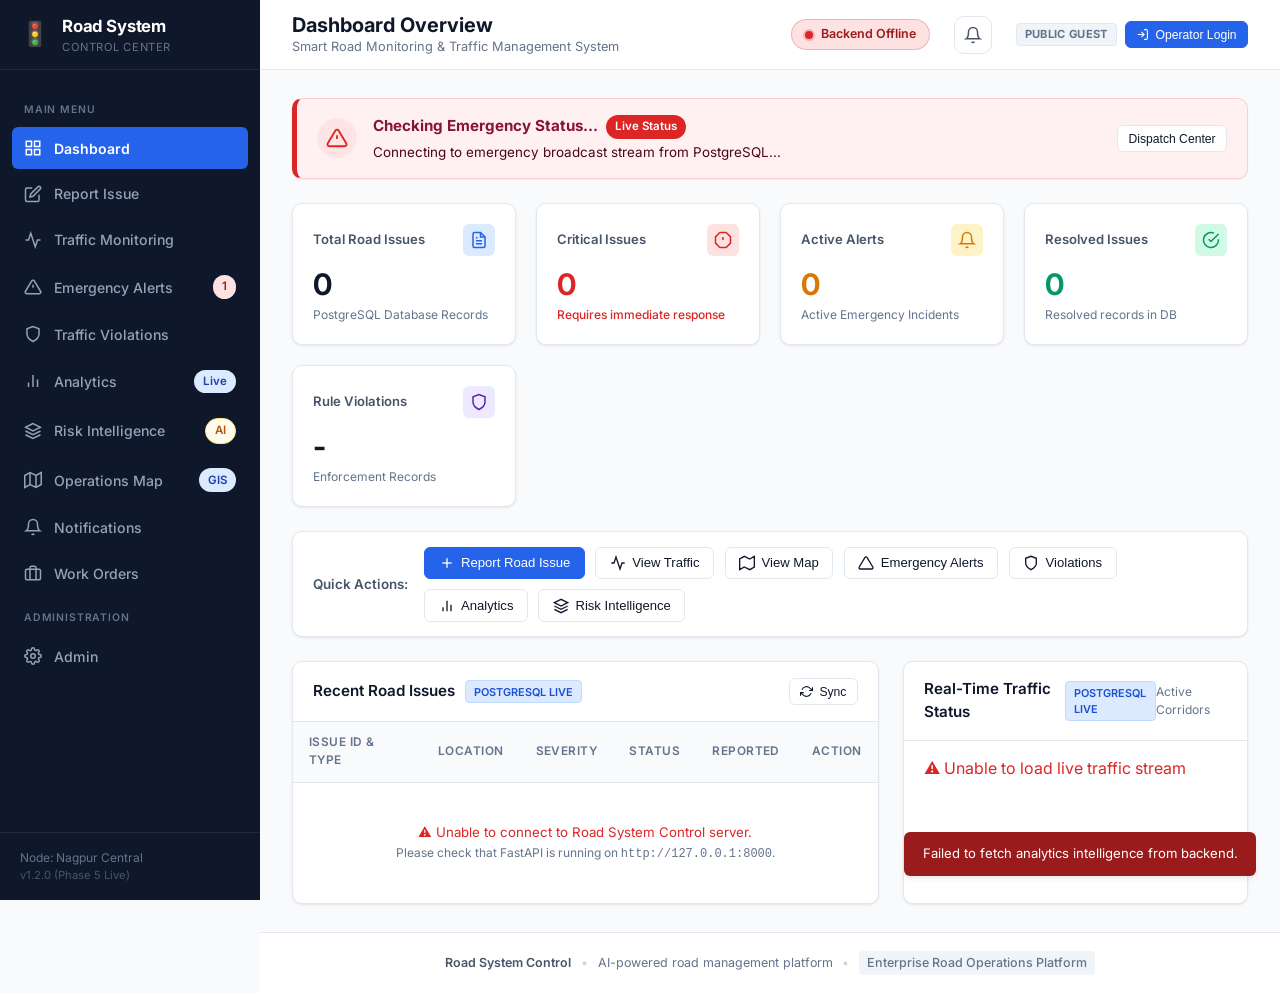
==== commit 70f53fc5: "Phase 15 completed" ====
--- a/frontend/index.html
+++ b/frontend/index.html
@@ -71,6 +71,11 @@
                     <span>Notifications</span>
                     <span class="badge badge-danger ml-auto" id="sidebarNotifBadge" style="display: none;">0</span>
                 </a>
+                <a href="#work-orders" class="nav-item" data-section="work-orders" id="navWorkOrders">
+                    <svg class="nav-icon" viewBox="0 0 24 24" fill="none" stroke="currentColor" stroke-width="2"><rect x="2" y="7" width="20" height="14" rx="2" ry="2"></rect><path d="M16 21V5a2 2 0 0 0-2-2h-4a2 2 0 0 0-2 2v16"></path></svg>
+                    <span>Work Orders</span>
+                    <span class="badge badge-info ml-auto" id="sidebarWorkOrdersBadge" style="display: none;">0</span>
+                </a>
 
                 <span class="nav-category">Administration</span>
                 <a href="#admin" class="nav-item" data-section="admin">
@@ -1720,6 +1725,144 @@
                                 </table>
                             </div>
                         </div>
+                </section>
+
+                <!-- ============================================== -->
+                <!-- SECTION 8: FIELD WORK ORDERS (Phase 14)        -->
+                <!-- ============================================== -->
+                <section class="view-section" id="section-work-orders">
+                    <div class="section-header-toolbar">
+                        <div class="toolbar-left">
+                            <h2 class="section-heading">Field Work Orders & Incident Dispatch</h2>
+                            <p class="section-subheading">Municipal field crew assignment, SLA remediation tracking, and closed-loop resolution.</p>
+                        </div>
+                        <div class="toolbar-right">
+                            <button class="btn btn-outline btn-sm" id="refreshWorkOrdersBtn" title="Reload work orders">
+                                <svg viewBox="0 0 24 24" width="14" height="14" fill="none" stroke="currentColor" stroke-width="2"><polyline points="23 4 23 10 17 10"></polyline><polyline points="1 20 1 14 7 14"></polyline><path d="M3.51 9a9 9 0 0 1 14.85-3.36L23 10M1 14l4.64 4.36A9 9 0 0 0 20.49 15"></path></svg>
+                                Refresh
+                            </button>
+                            <button class="btn btn-primary btn-sm" id="openCreateWorkOrderModalBtn">
+                                <svg viewBox="0 0 24 24" width="14" height="14" fill="none" stroke="currentColor" stroke-width="2"><line x1="12" y1="5" x2="12" y2="19"></line><line x1="5" y1="12" x2="19" y2="12"></line></svg>
+                                Dispatch Work Order
+                            </button>
+                        </div>
+                    </div>
+
+                    <!-- WORK ORDER METRIC CARDS -->
+                    <div class="metrics-grid" style="margin-bottom: 1.5rem;">
+                        <div class="metric-card">
+                            <div class="metric-header">
+                                <span class="metric-title">Total Dispatches</span>
+                                <span class="metric-icon-box blue">
+                                    <svg viewBox="0 0 24 24" fill="none" stroke="currentColor" stroke-width="2"><rect x="2" y="7" width="20" height="14" rx="2" ry="2"></rect><path d="M16 21V5a2 2 0 0 0-2-2h-4a2 2 0 0 0-2 2v16"></path></svg>
+                                </span>
+                            </div>
+                            <div class="metric-value-row">
+                                <span class="metric-number" id="woKpiTotal">0</span>
+                            </div>
+                            <span class="metric-subtext" id="woKpiTotalSubtext">Total dispatches logged</span>
+                        </div>
+
+                        <div class="metric-card">
+                            <div class="metric-header">
+                                <span class="metric-title">Active & In-Progress</span>
+                                <span class="metric-icon-box amber">
+                                    <svg viewBox="0 0 24 24" fill="none" stroke="currentColor" stroke-width="2"><circle cx="12" cy="12" r="10"></circle><polyline points="12 6 12 12 16 14"></polyline></svg>
+                                </span>
+                            </div>
+                            <div class="metric-value-row">
+                                <span class="metric-number" id="woKpiActive">0</span>
+                            </div>
+                            <span class="metric-subtext" id="woKpiActiveSubtext">Crews deployed in field</span>
+                        </div>
+
+                        <div class="metric-card" id="woBreachedCard">
+                            <div class="metric-header">
+                                <span class="metric-title">SLA Overdue / Breached</span>
+                                <span class="metric-icon-box red">
+                                    <svg viewBox="0 0 24 24" fill="none" stroke="currentColor" stroke-width="2"><path d="M10.29 3.86L1.82 18a2 2 0 0 0 1.71 3h16.94a2 2 0 0 0 1.71-3L13.71 3.86a2 2 0 0 0-3.42 0z"></path><line x1="12" y1="9" x2="12" y2="13"></line><line x1="12" y1="17" x2="12.01" y2="17"></line></svg>
+                                </span>
+                            </div>
+                            <div class="metric-value-row">
+                                <span class="metric-number" id="woKpiBreached">0</span>
+                            </div>
+                            <span class="metric-subtext" id="woKpiBreachedSubtext">Active SLA overdue orders</span>
+                        </div>
+
+                        <div class="metric-card">
+                            <div class="metric-header">
+                                <span class="metric-title">Completed & Remediation</span>
+                                <span class="metric-icon-box green">
+                                    <svg viewBox="0 0 24 24" fill="none" stroke="currentColor" stroke-width="2"><path d="M22 11.08V12a10 10 0 1 1-5.93-9.14"></path><polyline points="22 4 12 14.01 9 11.01"></polyline></svg>
+                                </span>
+                            </div>
+                            <div class="metric-value-row">
+                                <span class="metric-number" id="woKpiCompleted">0</span>
+                            </div>
+                            <span class="metric-subtext" id="woKpiCostSubtext">₹0 total expenditure</span>
+                        </div>
+                    </div>
+
+                    <!-- WORK ORDER FILTERS -->
+                    <div class="table-card">
+                        <div class="table-header-row" style="flex-wrap: wrap; gap: 0.75rem;">
+                            <div class="filter-controls" style="display: flex; gap: 0.5rem; flex-wrap: wrap; align-items: center;">
+                                <select id="woStatusFilter" class="form-control form-control-sm" style="width: auto;">
+                                    <option value="">All Statuses</option>
+                                    <option value="PENDING">Pending</option>
+                                    <option value="DISPATCHED">Dispatched</option>
+                                    <option value="IN_PROGRESS">In Progress</option>
+                                    <option value="COMPLETED">Completed</option>
+                                    <option value="CANCELLED">Cancelled</option>
+                                </select>
+                                <select id="woPriorityFilter" class="form-control form-control-sm" style="width: auto;">
+                                    <option value="">All Priorities</option>
+                                    <option value="Critical">Critical</option>
+                                    <option value="High">High</option>
+                                    <option value="Medium">Medium</option>
+                                    <option value="Low">Low</option>
+                                </select>
+                                <select id="woTypeFilter" class="form-control form-control-sm" style="width: auto;">
+                                    <option value="">All Types</option>
+                                    <option value="ROAD_REPAIR">Road Repair</option>
+                                    <option value="FIELD_INSPECTION">Field Inspection</option>
+                                    <option value="EMERGENCY_RESPONSE">Emergency Response</option>
+                                    <option value="TRAFFIC_DIVERSION">Traffic Diversion</option>
+                                </select>
+                                <input type="text" id="woAreaSearch" class="form-control form-control-sm" placeholder="Search area/location..." style="width: 180px;">
+                                <button type="button" class="btn btn-outline btn-sm" id="resetWoFiltersBtn">Reset</button>
+                            </div>
+                            <div class="table-meta">
+                                <span id="woCountBadge" class="badge badge-info">0 Orders</span>
+                            </div>
+                        </div>
+
+                        <!-- WORK ORDERS DATA TABLE -->
+                        <div class="table-container">
+                            <table class="data-table">
+                                <thead>
+                                    <tr>
+                                        <th>Order ID</th>
+                                        <th>Order Type</th>
+                                        <th>Title & Scope</th>
+                                        <th>Source Entity</th>
+                                        <th>Area & Location</th>
+                                        <th>Assigned Crew</th>
+                                        <th>Priority</th>
+                                        <th>SLA Status</th>
+                                        <th>Status</th>
+                                        <th class="text-right">Action</th>
+                                    </tr>
+                                </thead>
+                                <tbody id="workOrdersTableBody">
+                                    <tr>
+                                        <td colspan="10" class="table-loading-cell">
+                                            <span class="spinner-inline"></span> Loading work orders from PostgreSQL...
+                                        </td>
+                                    </tr>
+                                </tbody>
+                            </table>
+                        </div>
                     </div>
                 </section>
             </main>
@@ -2075,6 +2218,8 @@
                 </div>
             </form>
         </div>
+    </div>
+
     <!-- NOTIFICATION ACKNOWLEDGEMENT MODAL (Phase 13) -->
     <div class="modal-backdrop" id="acknowledgeModal" role="dialog" aria-modal="true" aria-labelledby="ackModalTitle" style="display: none;">
         <div class="modal-card" style="max-width: 480px;">
@@ -2112,6 +2257,168 @@
         </div>
     </div>
 
+    <!-- CREATE WORK ORDER DISPATCH MODAL (Phase 14) -->
+    <div class="modal-backdrop" id="createWorkOrderModal" role="dialog" aria-modal="true" aria-labelledby="createWoModalTitle" style="display: none;">
+        <div class="modal-card" style="max-width: 580px;">
+            <div class="modal-header">
+                <div class="modal-header-info">
+                    <span class="badge badge-info">Dispatch</span>
+                    <h3 class="modal-title" id="createWoModalTitle">Dispatch Field Work Order</h3>
+                </div>
+                <button type="button" class="modal-close-btn" id="closeCreateWoModalBtn" aria-label="Close form">&times;</button>
+            </div>
+            <form id="createWorkOrderForm">
+                <div class="modal-body">
+                    <div class="auth-alert-banner" id="createWoErrorBanner"></div>
+
+                    <div class="form-group">
+                        <label for="woTitleInput" class="form-label">Work Order Title <span class="required-star">*</span></label>
+                        <input type="text" id="woTitleInput" class="form-control" placeholder="e.g. Emergency Pothole Patching — Wardha Road" required minlength="3" maxlength="150">
+                    </div>
+
+                    <div class="form-grid-2">
+                        <div class="form-group">
+                            <label for="woOrderTypeInput" class="form-label">Order Type <span class="required-star">*</span></label>
+                            <select id="woOrderTypeInput" class="form-control" required>
+                                <option value="ROAD_REPAIR" selected>Road Repair (Issues)</option>
+                                <option value="FIELD_INSPECTION">Field Inspection (Issues)</option>
+                                <option value="EMERGENCY_RESPONSE">Emergency Response (Alerts)</option>
+                                <option value="TRAFFIC_DIVERSION">Traffic Diversion (Traffic)</option>
+                            </select>
+                        </div>
+                        <div class="form-group">
+                            <label for="woSourceIdInput" class="form-label">Source Entity ID</label>
+                            <input type="text" id="woSourceIdInput" class="form-control" placeholder="e.g. ISS-0001 or EMG-0002">
+                        </div>
+                    </div>
+
+                    <div class="form-grid-2">
+                        <div class="form-group">
+                            <label for="woAreaInput" class="form-label">Area / Sector <span class="required-star">*</span></label>
+                            <input type="text" id="woAreaInput" class="form-control" placeholder="e.g. Sitabuldi" required minlength="2">
+                        </div>
+                        <div class="form-group">
+                            <label for="woLocationInput" class="form-label">Location / Street <span class="required-star">*</span></label>
+                            <input type="text" id="woLocationInput" class="form-control" placeholder="e.g. Wardha Road Junction" required minlength="2">
+                        </div>
+                    </div>
+
+                    <div class="form-grid-3">
+                        <div class="form-group">
+                            <label for="woPriorityInput" class="form-label">Priority <span class="required-star">*</span></label>
+                            <select id="woPriorityInput" class="form-control" required>
+                                <option value="Critical">Critical</option>
+                                <option value="High" selected>High</option>
+                                <option value="Medium">Medium</option>
+                                <option value="Low">Low</option>
+                            </select>
+                        </div>
+                        <div class="form-group">
+                            <label for="woAssignedCrewInput" class="form-label">Assigned Crew / Unit <span class="required-star">*</span></label>
+                            <input type="text" id="woAssignedCrewInput" class="form-control" placeholder="e.g. Asphalt Unit 2" required minlength="2">
+                        </div>
+                        <div class="form-group">
+                            <label for="woTargetSlaInput" class="form-label">Target SLA (Hours) <span class="required-star">*</span></label>
+                            <select id="woTargetSlaInput" class="form-control" required>
+                                <option value="2">2 Hours (Immediate)</option>
+                                <option value="4">4 Hours (Urgent)</option>
+                                <option value="12">12 Hours (High)</option>
+                                <option value="24" selected>24 Hours (Standard)</option>
+                                <option value="48">48 Hours (Routine)</option>
+                                <option value="72">72 Hours (Planned)</option>
+                            </select>
+                        </div>
+                    </div>
+
+                    <div class="form-grid-2">
+                        <div class="form-group">
+                            <label for="woLatitudeInput" class="form-label">Latitude (Optional)</label>
+                            <input type="number" step="any" id="woLatitudeInput" class="form-control" placeholder="e.g. 21.1458">
+                        </div>
+                        <div class="form-group">
+                            <label for="woLongitudeInput" class="form-label">Longitude (Optional)</label>
+                            <input type="number" step="any" id="woLongitudeInput" class="form-control" placeholder="e.g. 79.0882">
+                        </div>
+                    </div>
+
+                    <div class="form-group">
+                        <label for="woDescriptionInput" class="form-label">Work Scope & Instructions <span class="required-star">*</span></label>
+                        <textarea id="woDescriptionInput" class="form-control" rows="3" placeholder="Specify required machinery, materials, traffic safety precautions..." required minlength="5"></textarea>
+                    </div>
+
+                    <input type="hidden" id="woSourceDomainHidden" value="issues">
+                </div>
+                <div class="modal-footer">
+                    <button type="submit" class="btn btn-primary" id="submitCreateWoBtn">
+                        <svg viewBox="0 0 24 24" width="14" height="14" fill="none" stroke="currentColor" stroke-width="2"><line x1="12" y1="5" x2="12" y2="19"></line><line x1="5" y1="12" x2="19" y2="12"></line></svg>
+                        Issue Dispatch
+                    </button>
+                    <button type="button" class="btn btn-outline" id="cancelCreateWoBtn">
+                        Cancel
+                    </button>
+                </div>
+            </form>
+        </div>
+    </div>
+
+    <!-- UPDATE WORK ORDER STATUS & RESOLUTION MODAL (Phase 14) -->
+    <div class="modal-backdrop" id="updateWorkOrderModal" role="dialog" aria-modal="true" aria-labelledby="updateWoModalTitle" style="display: none;">
+        <div class="modal-card" style="max-width: 500px;">
+            <div class="modal-header">
+                <div class="modal-header-info">
+                    <span class="badge badge-info" id="updateWoBadgeId">WO-0000</span>
+                    <h3 class="modal-title" id="updateWoModalTitle">Update Work Order Status</h3>
+                </div>
+                <button type="button" class="modal-close-btn" id="closeUpdateWoModalBtn" aria-label="Close form">&times;</button>
+            </div>
+            <form id="updateWorkOrderForm">
+                <div class="modal-body">
+                    <div class="auth-alert-banner" id="updateWoErrorBanner"></div>
+
+                    <div id="updateWoSummaryBox" style="margin-bottom: 1rem; padding: 0.75rem; background: var(--bg-card-alt, #f8fafc); border-radius: 6px; font-size: 0.82rem; border-left: 3px solid var(--primary-color, #2563eb);">
+                        <strong id="updateWoTitleDisplay">Work Order Title</strong>
+                        <p id="updateWoLocationDisplay" style="margin: 0.35rem 0 0 0; color: var(--text-secondary);">Location & Crew...</p>
+                    </div>
+
+                    <div class="form-group">
+                        <label for="updateWoStatusSelect" class="form-label">Target Lifecycle Status <span class="required-star">*</span></label>
+                        <select id="updateWoStatusSelect" class="form-control" required>
+                            <option value="DISPATCHED">DISPATCHED (Mobilized to Site)</option>
+                            <option value="IN_PROGRESS">IN_PROGRESS (Active Remediation)</option>
+                            <option value="COMPLETED">COMPLETED (Remediation Verified)</option>
+                            <option value="CANCELLED">CANCELLED (Aborted)</option>
+                        </select>
+                    </div>
+
+                    <div class="form-group" id="updateWoCostGroup">
+                        <label for="updateWoActualCostInput" class="form-label">Remediation Expenditure (₹ INR)</label>
+                        <input type="number" id="updateWoActualCostInput" class="form-control" placeholder="e.g. 15000" min="0" step="100">
+                    </div>
+
+                    <div class="form-group">
+                        <label for="updateWoNotesInput" class="form-label" id="updateWoNotesLabel">Operational / Resolution Notes</label>
+                        <textarea id="updateWoNotesInput" class="form-control" rows="3" placeholder="Enter site inspection findings, materials used, or resolution notes..."></textarea>
+                    </div>
+
+                    <div class="text-muted text-xs" style="margin-top: 0.5rem; line-height: 1.4;">
+                        ℹ Marking as <strong>COMPLETED</strong> automatically resolves the linked source issue or emergency alert and records your operator identity.
+                    </div>
+
+                    <input type="hidden" id="updateWoIdHidden" value="">
+                </div>
+                <div class="modal-footer">
+                    <button type="submit" class="btn btn-primary" id="submitUpdateWoBtn">
+                        <svg viewBox="0 0 24 24" width="14" height="14" fill="none" stroke="currentColor" stroke-width="2"><polyline points="20 6 9 17 4 12"></polyline></svg>
+                        Update Status
+                    </button>
+                    <button type="button" class="btn btn-outline" id="cancelUpdateWoBtn">
+                        Cancel
+                    </button>
+                </div>
+            </form>
+        </div>
+    </div>
+
     <!-- TOAST NOTIFICATION CONTAINER -->
     <div class="toast-notification" id="toastNotification" role="status" aria-live="polite"></div>
 
--- a/frontend/style.css
+++ b/frontend/style.css
@@ -2985,4 +2985,118 @@
         width: 100%;
         justify-content: flex-end;
     }
+}
+
+/* ==========================================================================
+   PHASE 14 — FIELD WORK ORDERS & INCIDENT DISPATCH STYLES
+   ========================================================================== */
+
+/* Work Order Lifecycle Badges */
+.badge-pending {
+    background-color: #fef3c7;
+    color: #92400e;
+    border: 1px solid #fde68a;
+}
+
+.badge-dispatched {
+    background-color: #dbeafe;
+    color: #1e40af;
+    border: 1px solid #bfdbfe;
+}
+
+.badge-inprogress {
+    background-color: #e0e7ff;
+    color: #3730a3;
+    border: 1px solid #c7d2fe;
+}
+
+.badge-completed {
+    background-color: #dcfce7;
+    color: #166534;
+    border: 1px solid #bbf7d0;
+}
+
+.badge-cancelled {
+    background-color: #f1f5f9;
+    color: #64748b;
+    border: 1px solid #cbd5e1;
+}
+
+/* SLA Status Indicators */
+.sla-pill {
+    display: inline-flex;
+    align-items: center;
+    gap: 0.35rem;
+    padding: 0.2rem 0.55rem;
+    border-radius: 9999px;
+    font-size: 0.72rem;
+    font-weight: 600;
+    line-height: 1.2;
+}
+
+.sla-dot {
+    width: 6px;
+    height: 6px;
+    border-radius: 50%;
+    display: inline-block;
+}
+
+.sla-ontrack {
+    background-color: #f0fdf4;
+    color: #15803d;
+    border: 1px solid #bbf7d0;
+}
+.sla-ontrack .sla-dot {
+    background-color: #22c55e;
+}
+
+.sla-expiring {
+    background-color: #fffbeb;
+    color: #b45309;
+    border: 1px solid #fde68a;
+}
+.sla-expiring .sla-dot {
+    background-color: #f59e0b;
+}
+
+.sla-breached {
+    background-color: #fef2f2;
+    color: #b91c1c;
+    border: 1px solid #fecaca;
+    font-weight: 700;
+}
+.sla-breached .sla-dot {
+    background-color: #ef4444;
+}
+
+.wo-source-chip {
+    font-family: monospace;
+    font-size: 0.75rem;
+    padding: 0.15rem 0.4rem;
+    border-radius: 4px;
+    background-color: #f1f5f9;
+    color: #475569;
+    border: 1px solid #e2e8f0;
+    text-decoration: none;
+    display: inline-flex;
+    align-items: center;
+    gap: 0.25rem;
+}
+
+.wo-crew-label {
+    display: flex;
+    align-items: center;
+    gap: 0.35rem;
+    font-size: 0.8rem;
+    font-weight: 500;
+}
+
+.btn-wo-action {
+    display: inline-flex;
+    align-items: center;
+    gap: 0.3rem;
+    padding: 0.25rem 0.55rem;
+    font-size: 0.74rem;
+    font-weight: 600;
+    border-radius: 4px;
 }
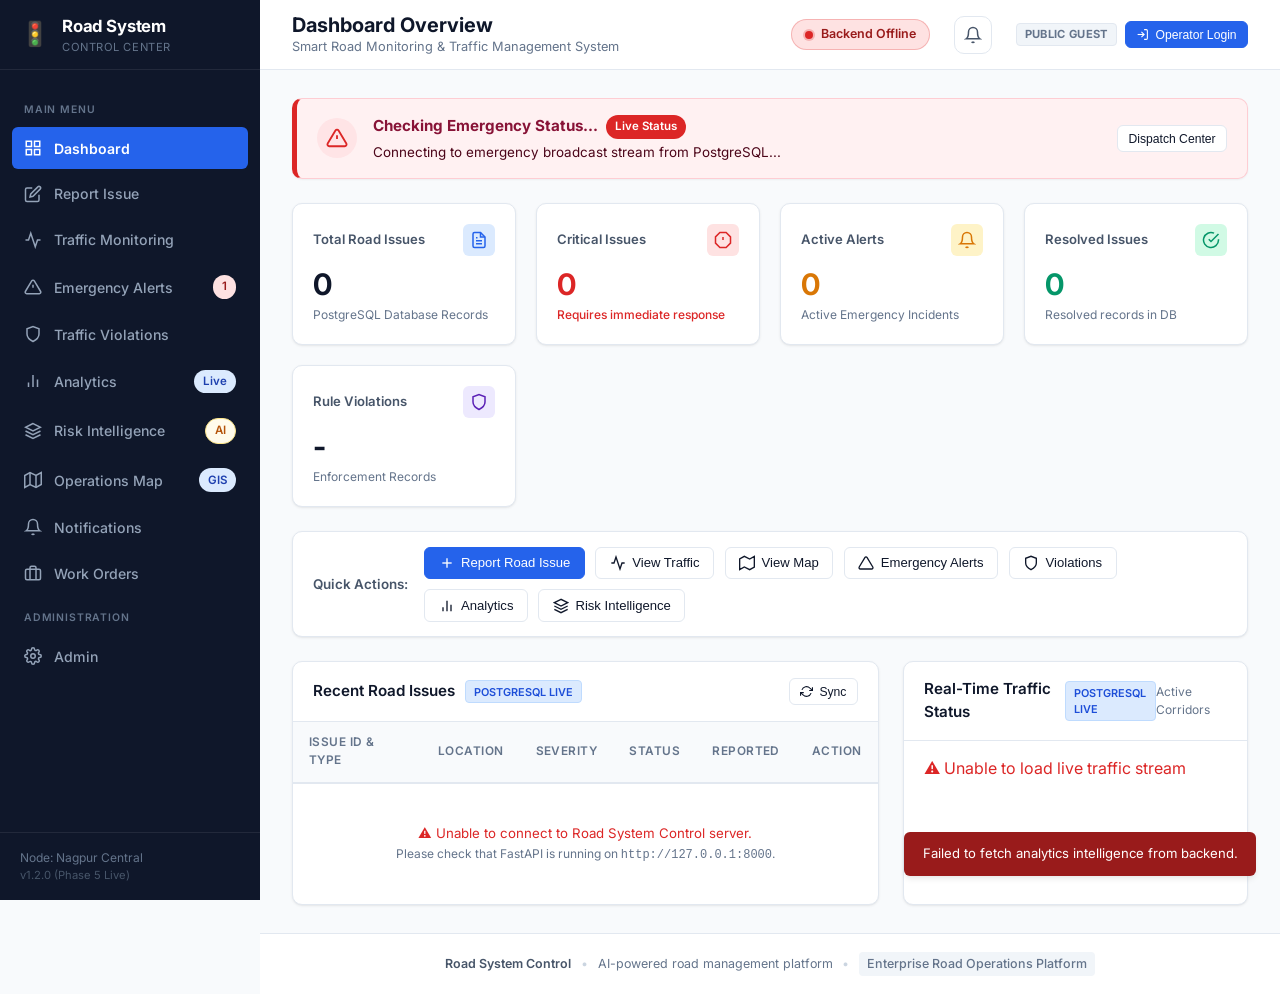
==== commit 5a9ce34f: "fix(ui): polish UI/UX consistency, accessibility, and responsive layouts" ====
--- a/frontend/index.html
+++ b/frontend/index.html
@@ -1355,6 +1355,17 @@
 
                         <div class="metric-card">
                             <div class="metric-header">
+                                <span class="metric-title">Traffic Violations</span>
+                                <span class="metric-icon-box purple">
+                                    <svg viewBox="0 0 24 24" fill="none" stroke="currentColor" stroke-width="2"><path d="M12 22s8-4 8-10V5l-8-3-8 3v7c0 6 8 10 8 10z"></path></svg>
+                                </span>
+                            </div>
+                            <div class="metric-value text-purple" id="mapKpiViolations">0</div>
+                            <div class="metric-subtext">Automated Enforcements</div>
+                        </div>
+
+                        <div class="metric-card">
+                            <div class="metric-header">
                                 <span class="metric-title">High Risk Sectors</span>
                                 <span class="metric-icon-box purple">
                                     <svg viewBox="0 0 24 24" fill="none" stroke="currentColor" stroke-width="2"><path d="M12 2L2 7l10 5 10-5-10-5zM2 17l10 5 10-5M2 12l10 5 10-5"></path></svg>
@@ -1376,6 +1387,7 @@
                                 <button type="button" class="domain-pill-btn pill-issue" data-domain="issue">🟠 Road Hazards</button>
                                 <button type="button" class="domain-pill-btn pill-violation" data-domain="violation">🟣 Violations</button>
                                 <button type="button" class="domain-pill-btn pill-risk" data-domain="risk">🟡 Risk Intelligence</button>
+                                <button type="button" class="domain-pill-btn pill-workorder" data-domain="work_order">👷 Work Orders</button>
                             </div>
                         </div>
 
@@ -1430,6 +1442,7 @@
                                     <div class="legend-item"><span class="legend-pin pin-issue"></span> Road Hazard / Defect</div>
                                     <div class="legend-item"><span class="legend-pin pin-violation"></span> Radar Infringement</div>
                                     <div class="legend-item"><span class="legend-pin pin-risk"></span> Risk Sector Centroid</div>
+                                    <div class="legend-item"><span class="legend-pin pin-workorder"></span> Field Dispatch Crew</div>
                                 </div>
                             </div>
 
@@ -1511,14 +1524,19 @@
                                     </p>
                                 </div>
 
-                                <div class="drawer-actions">
+                                <div class="drawer-actions" style="display: flex; gap: 0.5rem;">
                                     <button class="btn btn-outline btn-sm" id="drawerCenterBtn" style="flex: 1;">
                                         Center in Map
                                     </button>
-                                </div>
-                            </div>
-                        </div>
-                    </div>
+                                    <button class="btn btn-primary btn-sm" id="drawerInspectWoBtn" style="display: none; flex: 1;">
+                                        View Work Order &rarr;
+                                    </button>
+                                </div>
+                            </div>
+                        </div>
+                    </div>
+                </section>
+
                 <!-- SECTION 7: NOTIFICATIONS & OPERATIONAL ESCALATION (PHASE 13) -->
                 <section class="view-section" id="section-notifications">
                     <!-- HEADER BAR -->
@@ -1725,6 +1743,7 @@
                                 </table>
                             </div>
                         </div>
+                    </div>
                 </section>
 
                 <!-- ============================================== -->
@@ -1829,6 +1848,12 @@
                                     <option value="EMERGENCY_RESPONSE">Emergency Response</option>
                                     <option value="TRAFFIC_DIVERSION">Traffic Diversion</option>
                                 </select>
+                                <select id="woSlaFilter" class="form-control form-control-sm" style="width: auto;">
+                                    <option value="">All SLA States</option>
+                                    <option value="ON_TRACK">On Track</option>
+                                    <option value="EXPIRING_SOON">Expiring Soon</option>
+                                    <option value="BREACHED">SLA Breached</option>
+                                </select>
                                 <input type="text" id="woAreaSearch" class="form-control form-control-sm" placeholder="Search area/location..." style="width: 180px;">
                                 <button type="button" class="btn btn-outline btn-sm" id="resetWoFiltersBtn">Reset</button>
                             </div>
@@ -1842,16 +1867,18 @@
                             <table class="data-table">
                                 <thead>
                                     <tr>
-                                        <th>Order ID</th>
+                                        <th>Work Order ID</th>
                                         <th>Order Type</th>
-                                        <th>Title & Scope</th>
-                                        <th>Source Entity</th>
+                                        <th>Title</th>
+                                        <th>Source</th>
                                         <th>Area & Location</th>
                                         <th>Assigned Crew</th>
                                         <th>Priority</th>
+                                        <th>SLA Deadline</th>
                                         <th>SLA Status</th>
                                         <th>Status</th>
-                                        <th class="text-right">Action</th>
+                                        <th>Created At</th>
+                                        <th class="text-right">Actions</th>
                                     </tr>
                                 </thead>
                                 <tbody id="workOrdersTableBody">
@@ -2419,6 +2446,133 @@
         </div>
     </div>
 
+    <!-- WORK ORDER DETAILS MODAL (Phase 16) -->
+    <div class="modal-backdrop" id="workOrderDetailsModal" role="dialog" aria-modal="true" aria-labelledby="woDetailsModalTitle" style="display: none;">
+        <div class="modal-card" style="max-width: 680px;">
+            <div class="modal-header">
+                <div class="modal-header-info">
+                    <span class="badge badge-info" id="woDetailIdBadge">WO-0000</span>
+                    <span class="badge badge-neutral" id="woDetailStatusBadge">PENDING</span>
+                    <h3 class="modal-title" id="woDetailsModalTitle">Work Order Details</h3>
+                </div>
+                <button type="button" class="modal-close-btn" id="closeWoDetailsModalBtn" aria-label="Close details">&times;</button>
+            </div>
+            <div class="modal-body" style="max-height: 75vh; overflow-y: auto;">
+                <div class="auth-alert-banner" id="woDetailErrorBanner" style="display: none;"></div>
+
+                <div class="wo-details-headline-card" style="padding: 0.85rem; background: var(--bg-card-alt, #f8fafc); border-radius: 6px; border-left: 4px solid var(--primary-color, #2563eb); margin-bottom: 1rem;">
+                    <h4 id="woDetailTitle" style="font-size: 1.05rem; font-weight: 700; margin: 0 0 0.35rem 0; color: var(--text-primary);"></h4>
+                    <p id="woDetailDescription" style="font-size: 0.84rem; color: var(--text-secondary); margin: 0; line-height: 1.45; white-space: pre-line;"></p>
+                </div>
+
+                <!-- SLA & TELEMETRY PANEL -->
+                <div class="wo-sla-banner" id="woDetailSlaBanner" style="margin-bottom: 1rem; padding: 0.75rem 1rem; background: #fafafa; border: 1px solid var(--border-color, #e2e8f0); border-radius: 6px;">
+                    <div style="display: flex; justify-content: space-between; align-items: center; flex-wrap: wrap; gap: 0.75rem;">
+                        <div>
+                            <span style="font-size: 0.72rem; text-transform: uppercase; letter-spacing: 0.05em; font-weight: 700; color: var(--text-muted); display: block;">SLA State:</span>
+                            <div id="woDetailSlaStatus" style="margin-top: 0.2rem;"></div>
+                        </div>
+                        <div style="text-align: right;">
+                            <span style="font-size: 0.72rem; text-transform: uppercase; letter-spacing: 0.05em; font-weight: 700; color: var(--text-muted); display: block;">SLA Countdown:</span>
+                            <div id="woDetailSlaCountdown" style="font-size: 0.88rem; font-weight: 700; margin-top: 0.2rem;"></div>
+                        </div>
+                    </div>
+                </div>
+
+                <!-- 2-COLUMN METADATA GRID -->
+                <div class="wo-meta-grid" style="display: grid; grid-template-columns: repeat(auto-fit, minmax(260px, 1fr)); gap: 0.75rem; margin-bottom: 1rem;">
+                    <div class="wo-meta-item">
+                        <span class="info-label" style="font-size: 0.75rem; color: var(--text-muted); display: block;">Order Type:</span>
+                        <span class="info-value" id="woDetailOrderType" style="font-size: 0.85rem; font-weight: 600;">-</span>
+                    </div>
+                    <div class="wo-meta-item">
+                        <span class="info-label" style="font-size: 0.75rem; color: var(--text-muted); display: block;">Assigned Role:</span>
+                        <span class="info-value" id="woDetailAssignedRole" style="font-size: 0.85rem; font-weight: 600;">-</span>
+                    </div>
+                    <div class="wo-meta-item">
+                        <span class="info-label" style="font-size: 0.75rem; color: var(--text-muted); display: block;">Assigned Field Crew:</span>
+                        <span class="info-value" id="woDetailCrew" style="font-size: 0.85rem; font-weight: 600;">-</span>
+                    </div>
+                    <div class="wo-meta-item">
+                        <span class="info-label" style="font-size: 0.75rem; color: var(--text-muted); display: block;">Priority:</span>
+                        <span class="info-value" id="woDetailPriority" style="font-size: 0.85rem;">-</span>
+                    </div>
+                    <div class="wo-meta-item">
+                        <span class="info-label" style="font-size: 0.75rem; color: var(--text-muted); display: block;">Source Entity:</span>
+                        <span class="info-value" id="woDetailSource" style="font-size: 0.85rem;">-</span>
+                    </div>
+                    <div class="wo-meta-item">
+                        <span class="info-label" style="font-size: 0.75rem; color: var(--text-muted); display: block;">Municipal Sector / Area:</span>
+                        <span class="info-value" id="woDetailArea" style="font-size: 0.85rem; font-weight: 500;">-</span>
+                    </div>
+                    <div class="wo-meta-item">
+                        <span class="info-label" style="font-size: 0.75rem; color: var(--text-muted); display: block;">Location / Street:</span>
+                        <span class="info-value" id="woDetailLocation" style="font-size: 0.85rem; font-weight: 500;">-</span>
+                    </div>
+                    <div class="wo-meta-item">
+                        <span class="info-label" style="font-size: 0.75rem; color: var(--text-muted); display: block;">Target SLA Window:</span>
+                        <span class="info-value" id="woDetailTargetSla" style="font-size: 0.85rem;">-</span>
+                    </div>
+                    <div class="wo-meta-item">
+                        <span class="info-label" style="font-size: 0.75rem; color: var(--text-muted); display: block;">SLA Deadline:</span>
+                        <span class="info-value" id="woDetailSlaDeadline" style="font-size: 0.85rem; font-weight: 500;">-</span>
+                    </div>
+                    <div class="wo-meta-item">
+                        <span class="info-label" style="font-size: 0.75rem; color: var(--text-muted); display: block;">Coordinates Provenance:</span>
+                        <span class="info-value" id="woDetailCoordSource" style="font-size: 0.85rem;">-</span>
+                    </div>
+                    <div class="wo-meta-item" style="grid-column: 1 / -1;">
+                        <span class="info-label" style="font-size: 0.75rem; color: var(--text-muted); display: block;">GIS Latitude & Longitude:</span>
+                        <span class="info-value" id="woDetailCoords" style="font-size: 0.85rem; font-family: monospace;">-</span>
+                    </div>
+                </div>
+
+                <!-- AUDIT TRAIL & RESOLUTION SECTION -->
+                <div class="wo-audit-section" style="padding: 0.85rem; background: var(--bg-card-alt, #f8fafc); border-radius: 6px; border: 1px solid var(--border-color, #e2e8f0);">
+                    <h5 style="margin: 0 0 0.6rem 0; font-size: 0.82rem; text-transform: uppercase; letter-spacing: 0.04em; color: var(--text-muted);">Audit Trail & Lifecycle Timestamps</h5>
+                    <div style="display: grid; grid-template-columns: repeat(auto-fit, minmax(180px, 1fr)); gap: 0.6rem; font-size: 0.8rem;">
+                        <div>
+                            <span class="text-muted text-xs" style="display: block;">Created By:</span>
+                            <div id="woDetailCreatedBy" style="font-weight: 500;">-</div>
+                        </div>
+                        <div>
+                            <span class="text-muted text-xs" style="display: block;">Created At:</span>
+                            <div id="woDetailCreatedAt" style="font-weight: 500;">-</div>
+                        </div>
+                        <div>
+                            <span class="text-muted text-xs" style="display: block;">Dispatched At:</span>
+                            <div id="woDetailDispatchedAt" style="font-weight: 500;">-</div>
+                        </div>
+                        <div>
+                            <span class="text-muted text-xs" style="display: block;">Completed At:</span>
+                            <div id="woDetailCompletedAt" style="font-weight: 500;">-</div>
+                        </div>
+                        <div>
+                            <span class="text-muted text-xs" style="display: block;">Completed By:</span>
+                            <div id="woDetailCompletedBy" style="font-weight: 500;">-</div>
+                        </div>
+                        <div>
+                            <span class="text-muted text-xs" style="display: block;">Actual Expenditure:</span>
+                            <div id="woDetailActualCost" style="font-weight: 600; color: var(--primary-color, #2563eb);">-</div>
+                        </div>
+                    </div>
+
+                    <div id="woDetailResolutionBox" style="margin-top: 0.75rem; padding-top: 0.6rem; border-top: 1px dashed var(--border-color, #cbd5e1); display: none;">
+                        <span class="text-muted text-xs" style="font-weight: 600;">Resolution & Remediation Report:</span>
+                        <p id="woDetailResolutionNotes" style="margin: 0.3rem 0 0 0; font-size: 0.83rem; line-height: 1.45; color: var(--text-primary);"></p>
+                    </div>
+                </div>
+            </div>
+            <div class="modal-footer" style="display: flex; justify-content: space-between;">
+                <button type="button" class="btn btn-outline" id="closeWoDetailsModalFooterBtn">Close</button>
+                <button type="button" class="btn btn-primary" id="woDetailUpdateStatusBtn">
+                    <svg viewBox="0 0 24 24" width="14" height="14" fill="none" stroke="currentColor" stroke-width="2"><polyline points="20 6 9 17 4 12"></polyline></svg>
+                    Update Lifecycle Status
+                </button>
+            </div>
+        </div>
+    </div>
+
     <!-- TOAST NOTIFICATION CONTAINER -->
     <div class="toast-notification" id="toastNotification" role="status" aria-live="polite"></div>
 
--- a/frontend/style.css
+++ b/frontend/style.css
@@ -7,10 +7,19 @@
     /* Color Palette */
     --bg-main: #f8fafc;
     --bg-surface: #ffffff;
+    --bg-surface-secondary: #f8fafc;
+    --bg-card: #ffffff;
+    --bg-card-alt: #f8fafc;
+    --bg-hover: #f1f5f9;
     --bg-sidebar: #0f172a;
     --bg-sidebar-hover: #1e293b;
     --bg-sidebar-active: #2563eb;
     
+    /* Primary Colors */
+    --primary-base: #2563eb;
+    --primary-color: #2563eb;
+    --primary-hover: #1d4ed8;
+
     /* Text Colors */
     --text-primary: #0f172a;
     --text-secondary: #475569;
@@ -50,10 +59,15 @@
     --radius-lg: 14px;
     
     /* Box Shadows */
+    --shadow-subtle: 0 1px 2px 0 rgba(0, 0, 0, 0.04);
     --shadow-sm: 0 1px 2px 0 rgba(0, 0, 0, 0.05);
     --shadow-card: 0 1px 3px 0 rgba(0, 0, 0, 0.07), 0 1px 2px -1px rgba(0, 0, 0, 0.07);
     --shadow-md: 0 4px 6px -1px rgba(0, 0, 0, 0.08), 0 2px 4px -2px rgba(0, 0, 0, 0.05);
     --shadow-modal: 0 20px 25px -5px rgba(0, 0, 0, 0.15), 0 10px 10px -5px rgba(0, 0, 0, 0.08);
+
+    /* Accessibility Focus Tokens */
+    --focus-ring: 0 0 0 3px rgba(37, 99, 235, 0.2);
+    --focus-ring-danger: 0 0 0 3px rgba(220, 38, 38, 0.2);
 }
 
 /* ----------------- Reset & Base ----------------- */
@@ -61,6 +75,28 @@
     margin: 0;
     padding: 0;
     box-sizing: border-box;
+}
+
+/* Accessibility Focus Ring Defaults */
+:focus-visible {
+    outline: 2px solid var(--info-base);
+    outline-offset: 2px;
+}
+
+/* Custom Clean Scrollbars */
+::-webkit-scrollbar {
+    width: 6px;
+    height: 6px;
+}
+::-webkit-scrollbar-track {
+    background: transparent;
+}
+::-webkit-scrollbar-thumb {
+    background: #cbd5e1;
+    border-radius: 9999px;
+}
+::-webkit-scrollbar-thumb:hover {
+    background: #94a3b8;
 }
 
 body {
@@ -460,6 +496,12 @@
     box-shadow: var(--shadow-card);
     display: flex;
     flex-direction: column;
+    transition: transform 0.15s ease, box-shadow 0.15s ease;
+}
+
+.metric-card:hover {
+    box-shadow: var(--shadow-md);
+    transform: translateY(-1px);
 }
 
 .metric-header {
@@ -576,6 +618,16 @@
     transition: all 0.15s ease;
     text-decoration: none;
     background: transparent;
+    user-select: none;
+}
+
+.btn:active:not(:disabled) {
+    transform: translateY(1px);
+}
+
+.btn:focus-visible {
+    box-shadow: var(--focus-ring);
+    outline: none;
 }
 
 .btn:disabled {
@@ -684,6 +736,8 @@
 .table-container {
     overflow-x: auto;
     width: 100%;
+    -webkit-overflow-scrolling: touch;
+    scrollbar-width: thin;
 }
 
 .data-table {
@@ -701,7 +755,7 @@
     text-transform: uppercase;
     letter-spacing: 0.04em;
     padding: 0.75rem 1rem;
-    border-bottom: 1px solid var(--border-color);
+    border-bottom: 2px solid var(--border-color);
 }
 
 .data-table td {
@@ -1018,6 +1072,12 @@
     gap: 1.25rem;
 }
 
+.form-grid-2 {
+    display: grid;
+    grid-template-columns: repeat(2, 1fr);
+    gap: 1.25rem;
+}
+
 .form-grid-3 {
     display: grid;
     grid-template-columns: repeat(3, 1fr);
@@ -1204,6 +1264,8 @@
     width: 100%;
     height: 100%;
     background-color: rgba(15, 23, 42, 0.65);
+    backdrop-filter: blur(4px);
+    -webkit-backdrop-filter: blur(4px);
     display: flex;
     align-items: center;
     justify-content: center;
@@ -1228,6 +1290,12 @@
     flex-direction: column;
     overflow: hidden;
     max-height: 90vh;
+    animation: modalPop 0.2s cubic-bezier(0.16, 1, 0.3, 1);
+}
+
+@keyframes modalPop {
+    from { transform: scale(0.96) translateY(6px); opacity: 0; }
+    to { transform: scale(1) translateY(0); opacity: 1; }
 }
 
 .modal-header {
@@ -1805,7 +1873,9 @@
     }
 
     /* Form responsive adjustments */
-    .form-grid {
+    .form-grid,
+    .form-grid-2,
+    .form-grid-3 {
         grid-template-columns: 1fr;
     }
 
@@ -1831,6 +1901,44 @@
 
     .details-grid {
         grid-template-columns: 1fr;
+    }
+}
+
+@media (max-width: 640px) {
+    .modal-backdrop {
+        padding: 0.5rem;
+    }
+
+    .modal-card {
+        max-height: 95vh;
+        border-radius: var(--radius-md);
+    }
+
+    .modal-header {
+        padding: 0.85rem 1rem;
+    }
+
+    .modal-body {
+        padding: 1rem;
+    }
+
+    .modal-footer {
+        padding: 0.85rem 1rem;
+        flex-direction: column-reverse;
+        gap: 0.5rem;
+    }
+
+    .modal-footer .btn {
+        width: 100%;
+        justify-content: center;
+    }
+
+    .quick-actions-bar {
+        padding: 0.75rem;
+    }
+
+    .action-buttons-group .btn {
+        flex: 1 1 100%;
     }
 }
 
@@ -3099,4 +3207,56 @@
     font-size: 0.74rem;
     font-weight: 600;
     border-radius: 4px;
+}
+
+/* Phase 16: Work Order Operational UI & Map Integrations */
+.domain-pill-btn.pill-workorder.active {
+    background-color: #ea580c;
+    border-color: #ea580c;
+    color: #ffffff;
+    box-shadow: 0 2px 4px rgba(234, 88, 12, 0.25);
+}
+
+.pin-workorder {
+    background-color: #f97316;
+    border: 2px solid #ffffff;
+    box-shadow: 0 0 0 1px #ea580c;
+}
+
+.marker-workorder {
+    background: linear-gradient(135deg, #f97316, #c2410c);
+}
+
+.header-work_order {
+    background: linear-gradient(135deg, #ea580c, #9a3412);
+    color: #ffffff;
+}
+
+.wo-btn-view {
+    border-color: var(--border-color, #cbd5e1);
+    color: var(--text-primary, #1e293b);
+    background-color: #ffffff;
+}
+
+.wo-btn-view:hover {
+    background-color: #f1f5f9;
+    border-color: #94a3b8;
+}
+
+.wo-details-headline-card {
+    border-left: 4px solid var(--primary-color, #2563eb);
+}
+
+.sla-pill.sla-countdown {
+    font-family: monospace;
+    font-size: 0.75rem;
+}
+
+.table-row-clickable {
+    cursor: pointer;
+    transition: background-color 0.15s ease;
+}
+
+.table-row-clickable:hover {
+    background-color: var(--bg-hover, #f8fafc);
 }
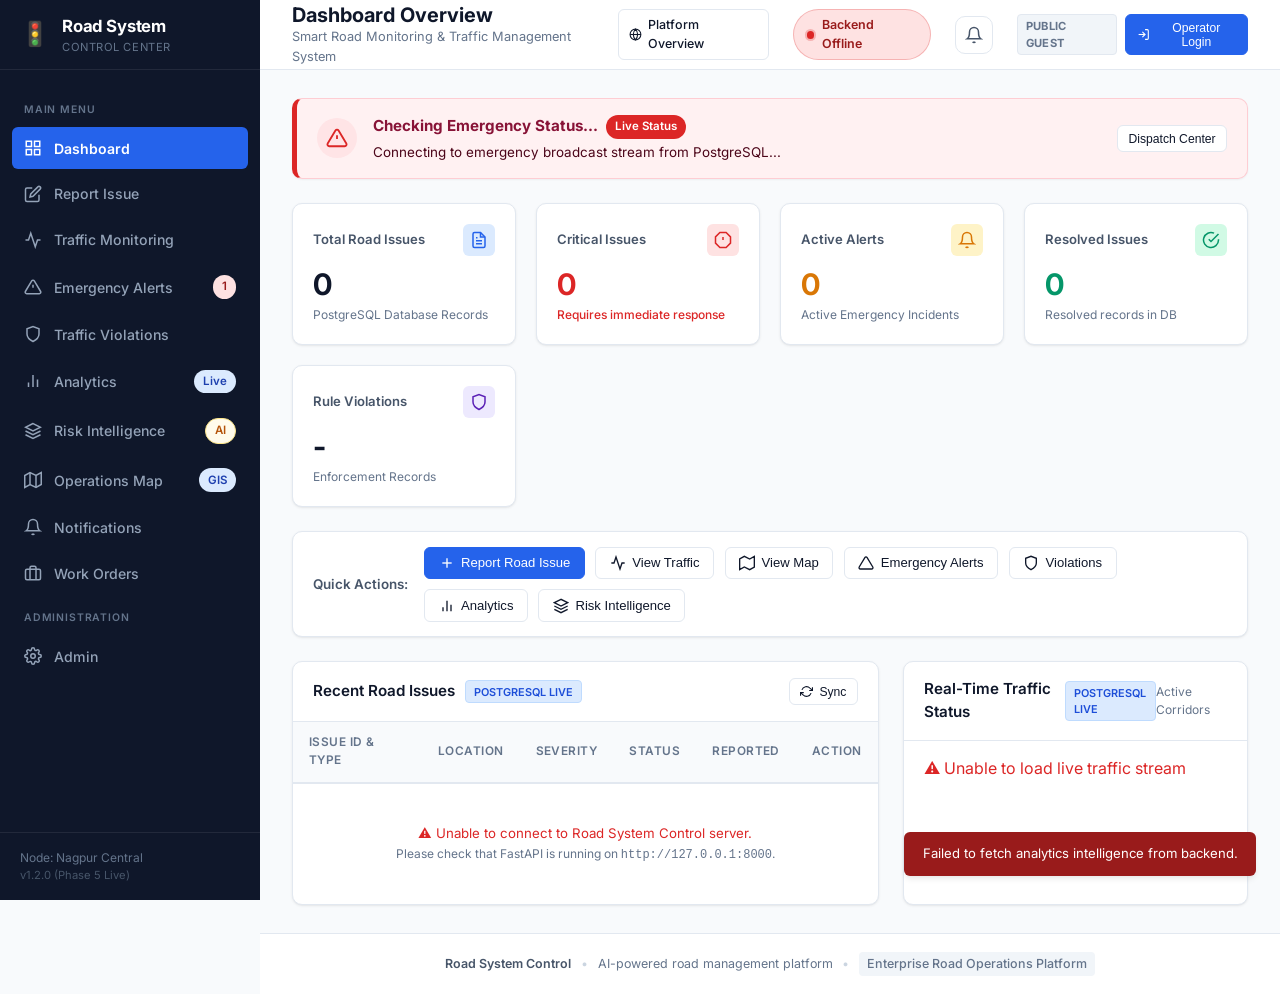
==== commit b05c4e1a: "add landing page" ====
--- a/frontend/index.html
+++ b/frontend/index.html
@@ -110,6 +110,12 @@
                 </div>
 
                 <div class="header-right">
+                    <!-- Platform Overview Landing Link -->
+                    <a href="landing.html" class="btn btn-outline btn-sm" style="display: inline-flex; align-items: center; gap: 0.35rem; font-size: 0.78rem;" title="View Road System Control Platform Overview">
+                        <svg viewBox="0 0 24 24" width="13" height="13" fill="none" stroke="currentColor" stroke-width="2"><circle cx="12" cy="12" r="10"></circle><line x1="2" y1="12" x2="22" y2="12"></line><path d="M12 2a15.3 15.3 0 0 1 4 10 15.3 15.3 0 0 1-4 10 15.3 15.3 0 0 1-4-10 15.3 15.3 0 0 1 4-10z"></path></svg>
+                        Platform Overview
+                    </a>
+
                     <!-- Dynamic Backend Health Indicator -->
                     <div class="status-indicator" id="systemStatusIndicator" title="Checking server connection...">
                         <span class="status-dot" id="systemStatusDot"></span>
@@ -2578,6 +2584,27 @@
 
     <!-- Leaflet JS (Phase 12 Operations Map) -->
     <script src="vendor/leaflet/leaflet.js"></script>
-    <script src="script.js"></script>
+
+    <!-- Core Application Layer -->
+    <script src="js/core/state.js"></script>
+    <script src="js/core/utils.js"></script>
+    <script src="js/core/api.js"></script>
+    <script src="js/core/auth.js"></script>
+
+    <!-- Domain Feature Modules -->
+    <script src="js/modules/dashboard.js"></script>
+    <script src="js/modules/issues.js"></script>
+    <script src="js/modules/traffic.js"></script>
+    <script src="js/modules/emergencies.js"></script>
+    <script src="js/modules/violations.js"></script>
+    <script src="js/modules/analytics.js"></script>
+    <script src="js/modules/risk.js"></script>
+    <script src="js/modules/map.js"></script>
+    <script src="js/modules/notifications.js"></script>
+    <script src="js/modules/work-orders.js"></script>
+    <script src="js/modules/admin.js"></script>
+
+    <!-- Application Orchestrator & Bootstrap -->
+    <script src="script.js?v=20260925"></script>
 </body>
 </html>
